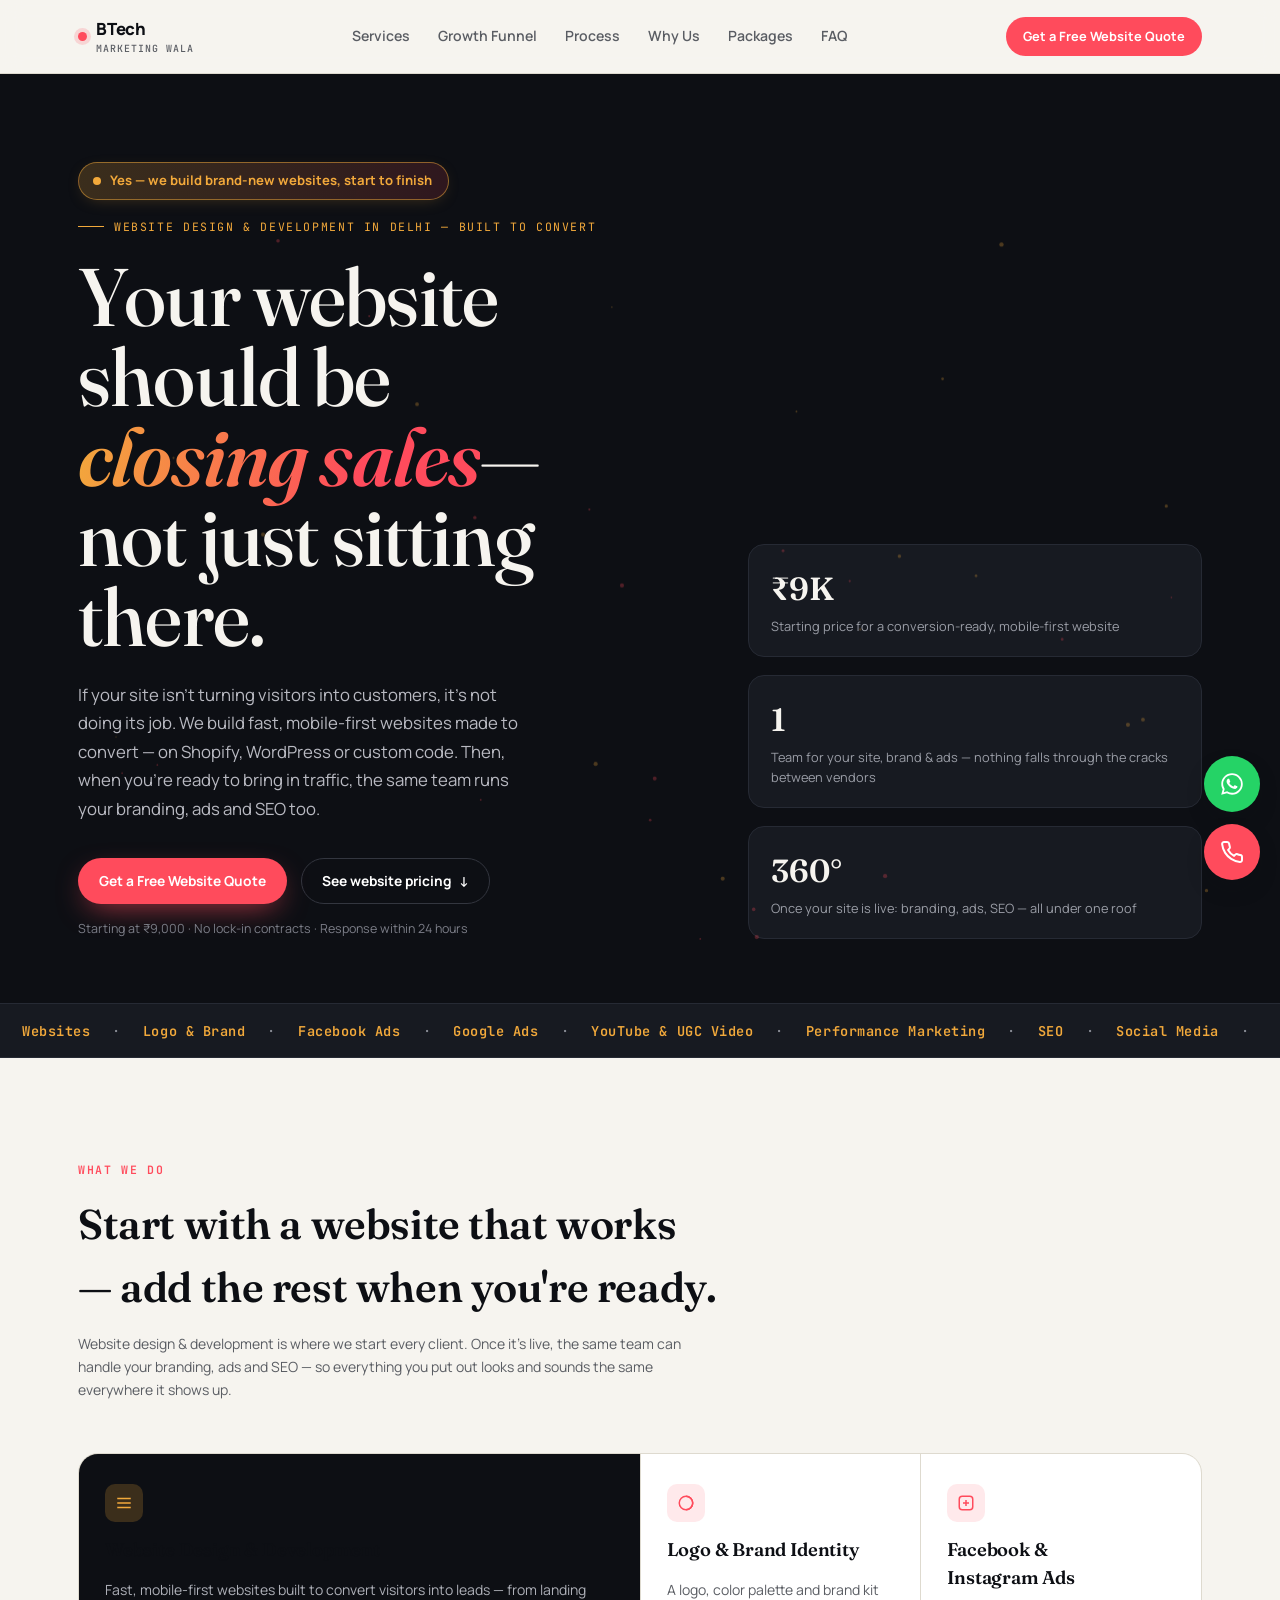
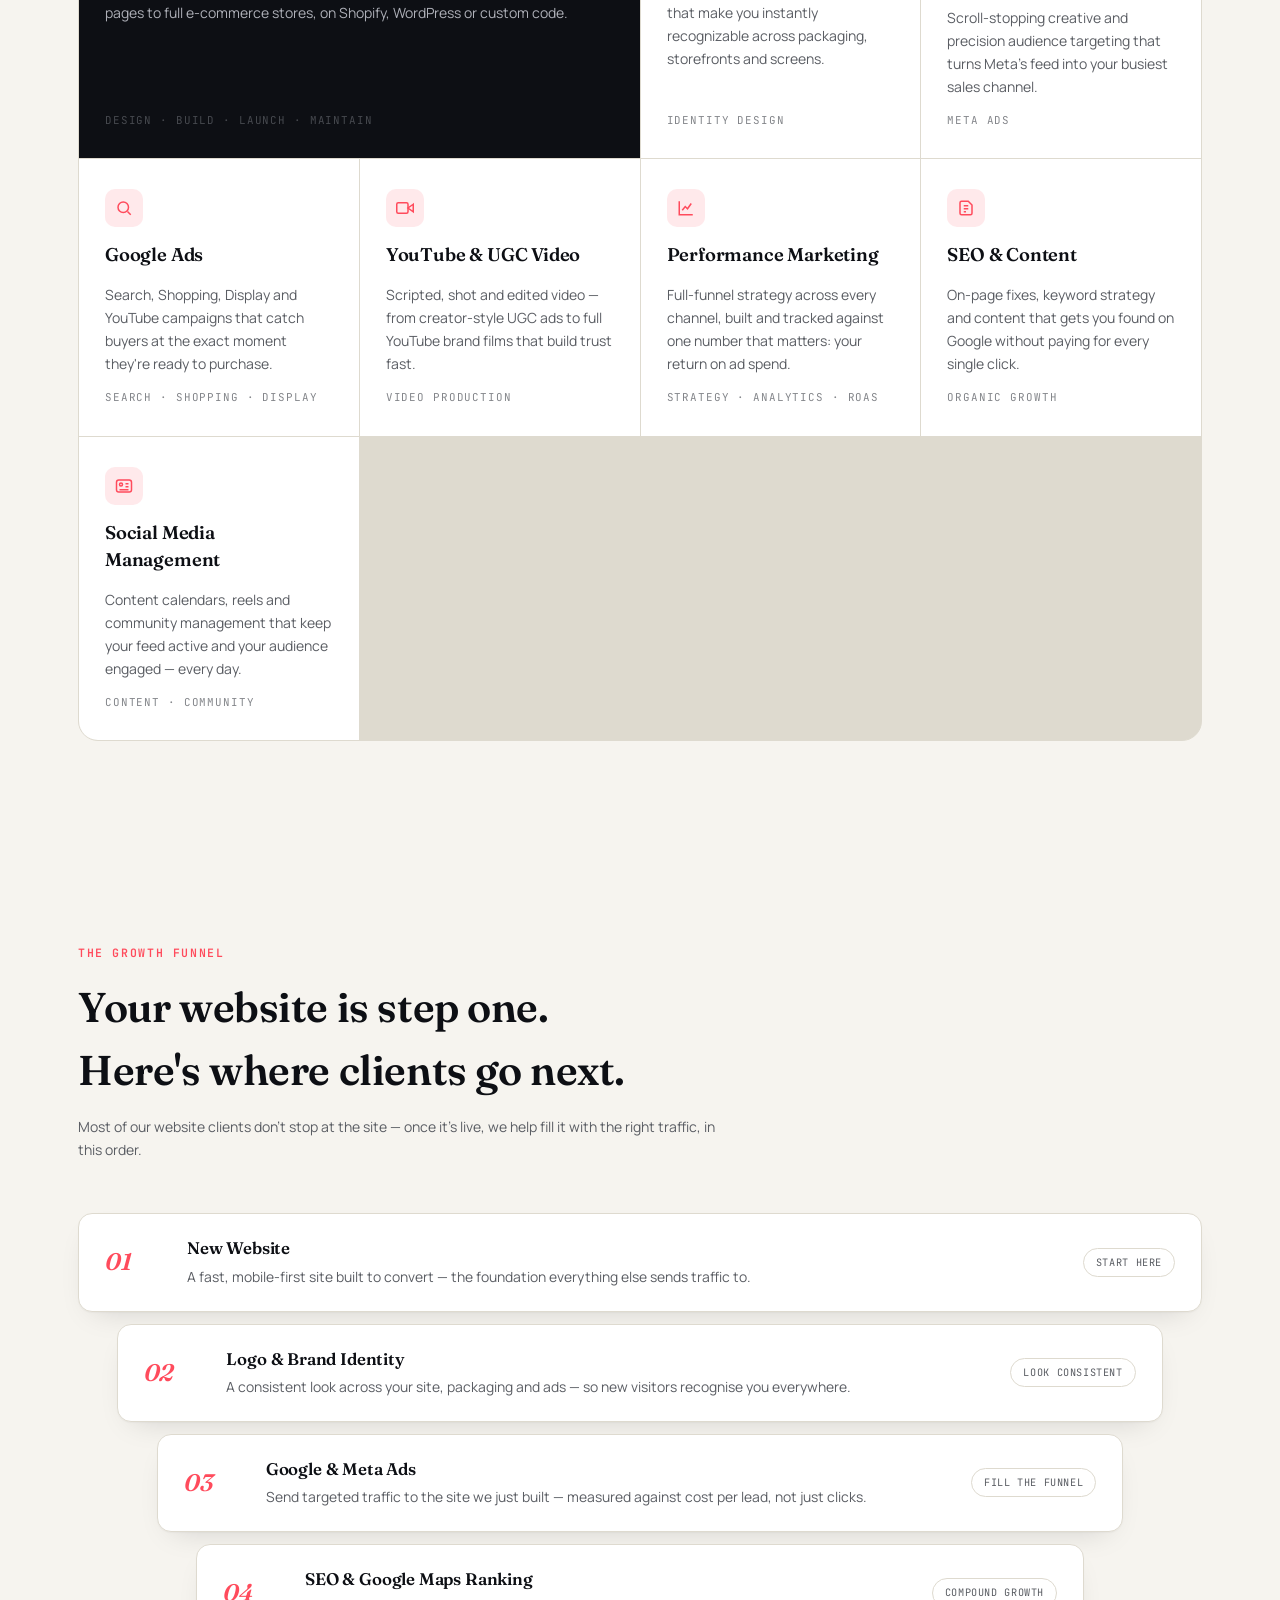
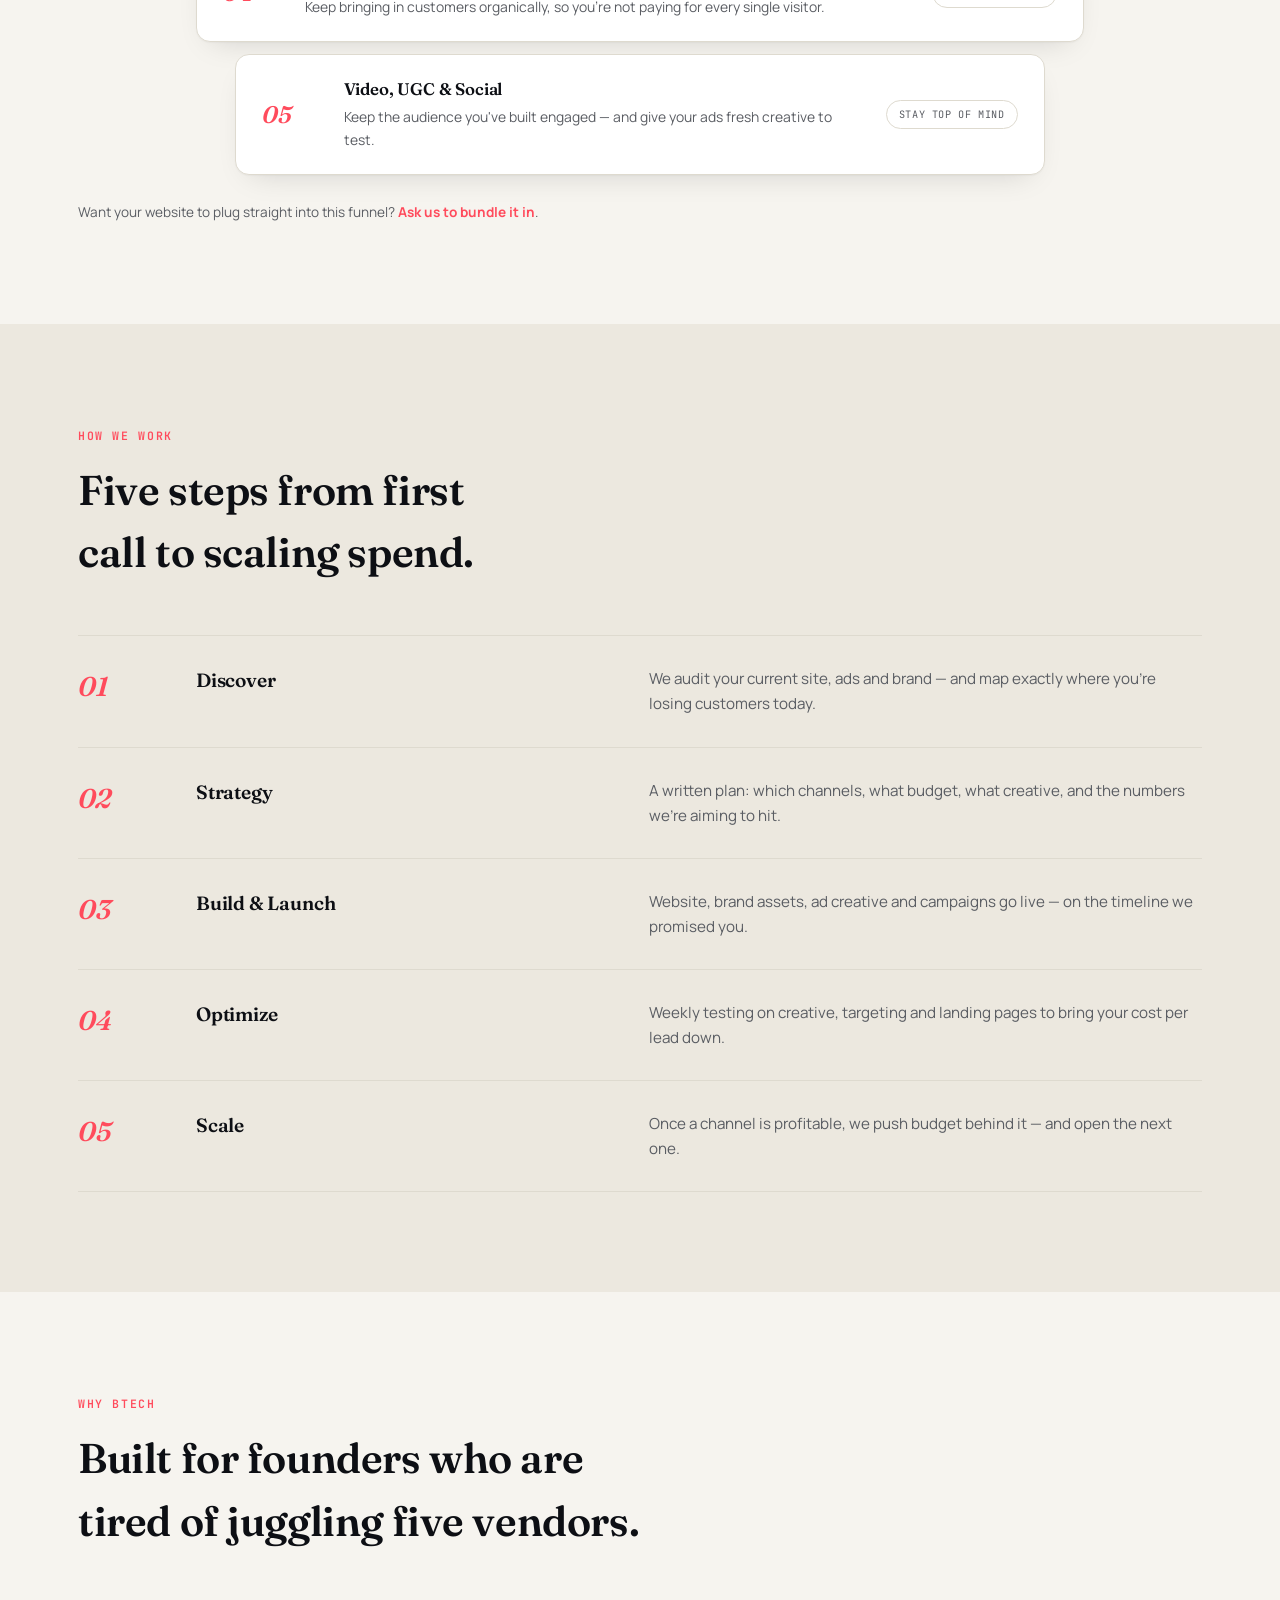
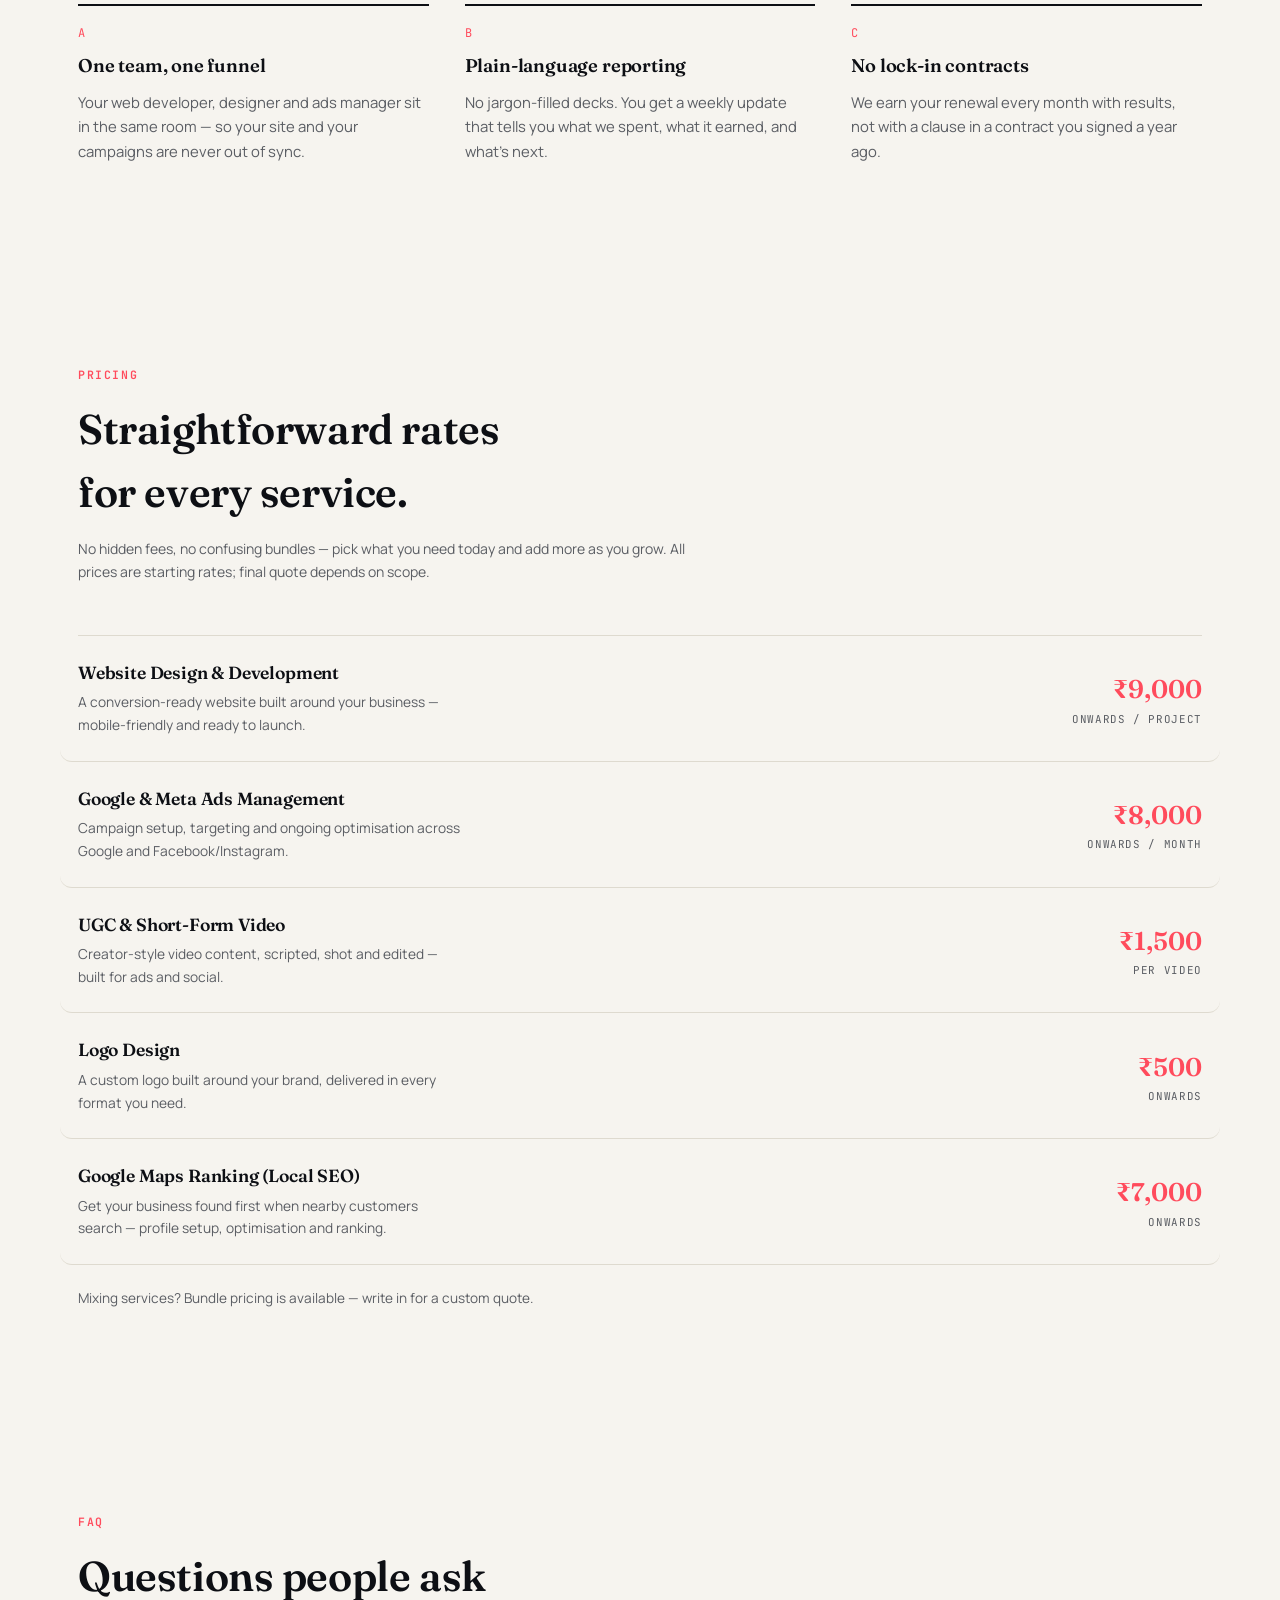
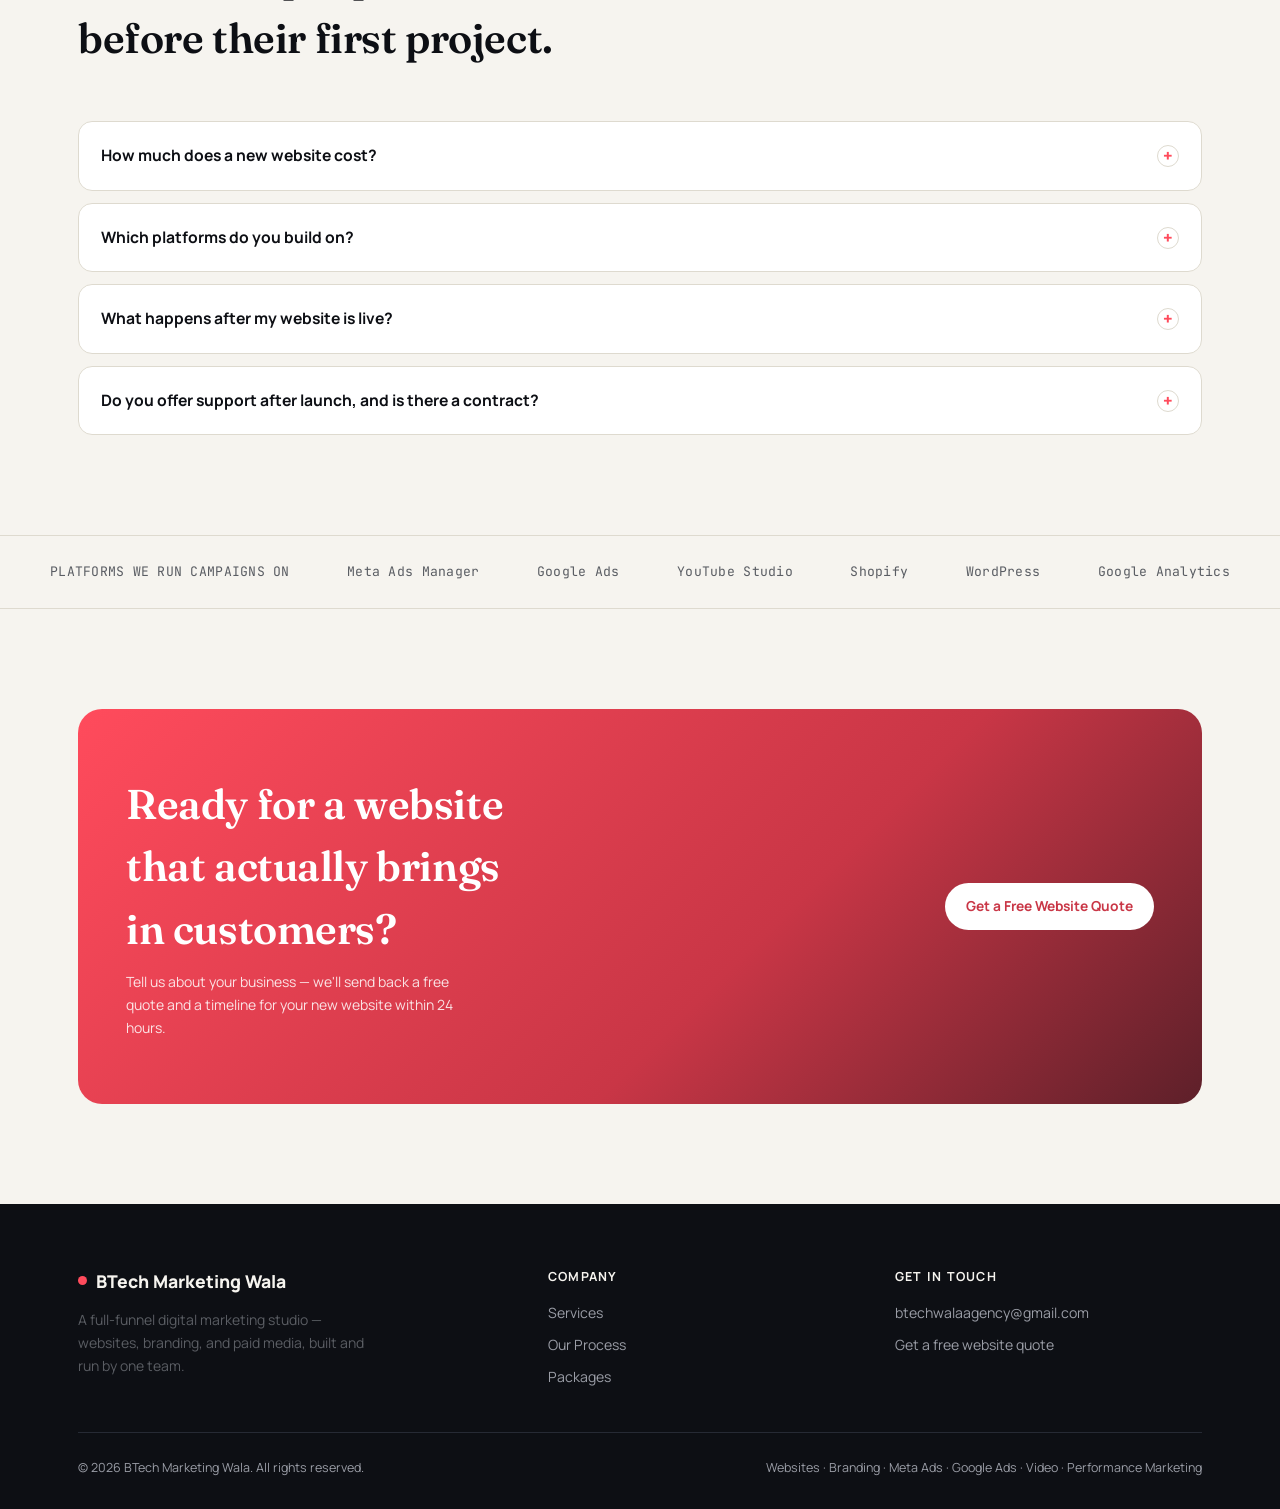
==== index.html @ d3431520 "Fix mobile navigation and tighten responsive rough edges - Add a hamburger menu with slide-down pane" ====
<!DOCTYPE html>
<html lang="en-IN">
<head>
<meta charset="utf-8">
<meta name="viewport" content="width=device-width, initial-scale=1">
<title>Website Design &amp; Development in Delhi | BTech Marketing Wala</title>
<meta name="description" content="Need a new website? Fast, mobile-first sites built to convert, starting at ₹9,000 — plus branding, ads and SEO from the same team once you're live. Free quote in 24 hours.">
<meta name="robots" content="index, follow, max-image-preview:large">
<link rel="canonical" href="https://btechmarketingwala.in/">
<meta name="theme-color" content="#0D0F14">
<meta name="author" content="BTech Marketing Wala">
<link rel="icon" type="image/svg+xml" href="data:image/svg+xml,%3Csvg xmlns='http://www.w3.org/2000/svg' viewBox='0 0 32 32'%3E%3Crect width='32' height='32' rx='7' fill='%230D0F14'/%3E%3Ccircle cx='16' cy='16' r='7' fill='%23FF4B5C'/%3E%3C/svg%3E">

<!-- Open Graph -->
<meta property="og:site_name" content="BTech Marketing Wala">
<meta property="og:title" content="Website Design &amp; Development in Delhi | BTech Marketing Wala">
<meta property="og:description" content="A conversion-ready website built around your business, starting at ₹9,000 — then the branding, ads and SEO to fill it with customers, all from one team.">
<meta property="og:type" content="website">
<meta property="og:url" content="https://btechmarketingwala.in/">
<meta property="og:locale" content="en_IN">
<meta property="og:image" content="https://btechmarketingwala.in/assets/og-image.png">
<meta property="og:image:width" content="1200">
<meta property="og:image:height" content="630">
<meta property="og:image:alt" content="BTech Marketing Wala — Website Design &amp; Development in Delhi">

<!-- Twitter -->
<meta name="twitter:card" content="summary_large_image">
<meta name="twitter:title" content="Website Design &amp; Development in Delhi | BTech Marketing Wala">
<meta name="twitter:description" content="Fast, mobile-first websites that convert — starting at ₹9,000. Branding, ads and SEO from the same team once you're live.">
<meta name="twitter:image" content="https://btechmarketingwala.in/assets/og-image.png">

<link rel="preconnect" href="https://fonts.googleapis.com">
<link rel="preconnect" href="https://fonts.gstatic.com" crossorigin>
<link rel="stylesheet" href="https://fonts.googleapis.com/css2?family=Fraunces:ital,opsz,wght@0,9..144,300..900;1,9..144,300..900&family=Manrope:wght@400;500;600;700;800&family=JetBrains+Mono:wght@400;500;600&display=swap">

<script type="application/ld+json">
{
  "@context": "https://schema.org",
  "@type": "AdvertisingAgency",
  "name": "BTech Marketing Wala",
  "alternateName": "BTech Marketing Wala Agency",
  "description": "Website design & development agency in Delhi, building fast, mobile-first, conversion-ready websites — with logo & brand identity, Facebook & Instagram Ads, Google Ads, YouTube & UGC video, performance marketing, SEO and Google Maps / local ranking available from the same team.",
  "url": "https://btechmarketingwala.in/",
  "image": "https://btechmarketingwala.in/assets/og-image.png",
  "email": "btechwalaagency@gmail.com",
  "telephone": "+91-72910-04406",
  "priceRange": "₹500 - ₹9,000+",
  "address": {
    "@type": "PostalAddress",
    "addressLocality": "Delhi",
    "addressRegion": "Delhi",
    "addressCountry": "IN"
  },
  "areaServed": {
    "@type": "Country",
    "name": "India"
  },
  "hasOfferCatalog": {
    "@type": "OfferCatalog",
    "name": "Digital Marketing Services",
    "itemListElement": [
      { "@type": "Offer", "itemOffered": { "@type": "Service", "name": "Website Design & Development" } },
      { "@type": "Offer", "itemOffered": { "@type": "Service", "name": "Logo & Brand Identity" } },
      { "@type": "Offer", "itemOffered": { "@type": "Service", "name": "Facebook & Instagram Ads" } },
      { "@type": "Offer", "itemOffered": { "@type": "Service", "name": "Google Ads" } },
      { "@type": "Offer", "itemOffered": { "@type": "Service", "name": "YouTube & UGC Video" } },
      { "@type": "Offer", "itemOffered": { "@type": "Service", "name": "Performance Marketing" } },
      { "@type": "Offer", "itemOffered": { "@type": "Service", "name": "SEO & Content" } },
      { "@type": "Offer", "itemOffered": { "@type": "Service", "name": "Social Media Management" } },
      { "@type": "Offer", "itemOffered": { "@type": "Service", "name": "Google Maps / Local SEO" } }
    ]
  }
}
</script>

<script type="application/ld+json">
{
  "@context": "https://schema.org",
  "@type": "FAQPage",
  "mainEntity": [
    {
      "@type": "Question",
      "name": "How much does a new website cost?",
      "acceptedAnswer": {
        "@type": "Answer",
        "text": "Website design & development starts at ₹9,000. The exact price depends on the number of pages, features and whether you need e-commerce — we'll confirm it after a quick chat about your business."
      }
    },
    {
      "@type": "Question",
      "name": "Which platforms do you build on?",
      "acceptedAnswer": {
        "@type": "Answer",
        "text": "Whatever fits your business best — Shopify for online stores, WordPress for content-heavy sites, or fully custom code when you need something specific."
      }
    },
    {
      "@type": "Question",
      "name": "What happens after my website is live?",
      "acceptedAnswer": {
        "@type": "Answer",
        "text": "You can stop there, or plug straight into our growth funnel — branding, Google & Meta Ads, SEO and video, all run by the same team that built your site."
      }
    },
    {
      "@type": "Question",
      "name": "Do you offer support after launch, and is there a contract?",
      "acceptedAnswer": {
        "@type": "Answer",
        "text": "Yes — we design, build, launch and maintain your site, and there's no lock-in contract. We earn your renewal every month with results."
      }
    }
  ]
}
</script>

<style>
  *{box-sizing:border-box}
  html{-webkit-text-size-adjust:100%}
  body{margin:0;font:400 14px/1.5 'Manrope',system-ui,-apple-system,sans-serif;background:#F6F4EF;color:#0D0F14}
  img{max-width:100%}
  [hidden]{display:none!important}
</style>
<style>
  :root{
    --ink:#0D0F14;
    --ink-2:#171A21;
    --paper:#F6F4EF;
    --paper-2:#ECE8DF;
    --coral:#FF4B5C;
    --coral-dim:#C93646;
    --gold:#F2A93B;
    --ash:#5A5D63;
    --line:#DEDACF;

    --bg: var(--paper);
    --bg-raised: #FFFFFF;
    --bg-sunken: var(--paper-2);
    --fg: var(--ink);
    --fg-soft: var(--ash);
    --border: var(--line);
    --accent: var(--coral);
    --accent-2: var(--gold);
    --on-accent: #FFFFFF;
    --shadow: 0 1px 2px rgba(13,15,20,.04), 0 12px 32px -16px rgba(13,15,20,.18);
  }

  @media (prefers-color-scheme: dark){
    :root:not([data-theme="light"]){
      --bg: var(--ink);
      --bg-raised: var(--ink-2);
      --bg-sunken: #0A0B0F;
      --fg: var(--paper);
      --fg-soft: #9A9DA6;
      --border: #2A2E38;
      --accent: var(--coral);
      --accent-2: var(--gold);
      --on-accent: #16090B;
      --shadow: 0 1px 2px rgba(0,0,0,.3), 0 20px 48px -20px rgba(0,0,0,.6);
    }
  }
  :root[data-theme="dark"]{
    --bg: var(--ink);
    --bg-raised: var(--ink-2);
    --bg-sunken: #0A0B0F;
    --fg: var(--paper);
    --fg-soft: #9A9DA6;
    --border: #2A2E38;
    --accent: var(--coral);
    --accent-2: var(--gold);
    --on-accent: #16090B;
    --shadow: 0 1px 2px rgba(0,0,0,.3), 0 20px 48px -20px rgba(0,0,0,.6);
  }

  *{box-sizing:border-box;}
  html{scroll-behavior:smooth;}
  body{
    margin:0;
    background:var(--bg);
    color:var(--fg);
    font-family:'Manrope',ui-sans-serif,system-ui,-apple-system,sans-serif;
    -webkit-font-smoothing:antialiased;
    overflow-x:hidden;
  }
  ::selection{ background:var(--accent); color:var(--on-accent); }

  h1,h2,h3,h4{
    font-family:'Fraunces',Georgia,'Times New Roman',serif;
    font-weight:600;
    letter-spacing:-0.01em;
    text-wrap:balance;
    margin:0;
    color:var(--fg);
  }
  p{ margin:0; color:var(--fg-soft); line-height:1.65; }
  a{ color:inherit; text-decoration:none; }
  .mono{
    font-family:'JetBrains Mono', ui-monospace, monospace;
    font-variant-numeric: tabular-nums;
  }
  .eyebrow{
    font-family:'JetBrains Mono', ui-monospace, monospace;
    font-size:.72rem;
    letter-spacing:.14em;
    text-transform:uppercase;
    color:var(--accent);
    font-weight:600;
  }

  .wrap{ max-width:1180px; margin:0 auto; padding:0 28px; }
  @media (max-width:640px){ .wrap{ padding:0 20px; } }

  section{ position:relative; }

  /* ---------- NAV ---------- */
  header.nav{
    position:sticky; top:0; z-index:50;
    background:color-mix(in srgb, var(--bg) 88%, transparent);
    backdrop-filter:blur(10px);
    border-bottom:1px solid var(--border);
  }
  .nav-inner{
    max-width:1180px; margin:0 auto; padding:16px 28px;
    display:flex; align-items:center; justify-content:space-between; gap:24px;
  }
  .logo{ display:flex; align-items:center; gap:9px; font-weight:800; font-size:1.05rem; letter-spacing:-0.01em; }
  .logo .dot{
    width:9px; height:9px; border-radius:50%; background:var(--accent);
    box-shadow:0 0 0 4px color-mix(in srgb, var(--accent) 18%, transparent);
  }
  .logo small{ font-family:'JetBrains Mono',monospace; font-weight:500; font-size:.62rem; letter-spacing:.1em; color:var(--fg-soft); display:block; margin-top:1px; }
  nav.links{ display:flex; gap:28px; }
  nav.links a{
    font-size:.88rem; font-weight:600; color:var(--fg-soft);
    padding:6px 0; border-bottom:2px solid transparent; transition:color .15s, border-color .15s;
  }
  nav.links a:hover{ color:var(--fg); border-color:var(--accent); }
  @media (max-width:860px){ nav.links{ display:none; } }

  .nav-toggle{
    display:none; flex-direction:column; justify-content:center; gap:5px;
    width:38px; height:38px; padding:0; border:1px solid var(--border); border-radius:10px;
    background:transparent; cursor:pointer; flex-shrink:0;
  }
  .nav-toggle span{
    display:block; width:16px; height:2px; margin:0 auto; background:var(--fg);
    transition:transform .2s ease, opacity .2s ease;
  }
  .nav-toggle[aria-expanded="true"] span:nth-child(1){ transform:translateY(7px) rotate(45deg); }
  .nav-toggle[aria-expanded="true"] span:nth-child(2){ opacity:0; }
  .nav-toggle[aria-expanded="true"] span:nth-child(3){ transform:translateY(-7px) rotate(-45deg); }
  @media (max-width:860px){ .nav-toggle{ display:flex; } }

  .mobile-menu{
    display:none; flex-direction:column;
    border-top:1px solid var(--border); background:var(--bg);
    padding:16px 20px 18px;
  }
  .mobile-menu.open{ display:flex; }
  .mobile-menu .btn-primary{ justify-content:center; margin-bottom:10px; }
  .mobile-menu a:not(.btn){
    padding:14px 2px; font-size:.95rem; font-weight:600; color:var(--fg-soft);
    border-bottom:1px solid var(--border);
  }
  .mobile-menu a:not(.btn):last-child{ border-bottom:none; }
  @media (min-width:861px){ .mobile-menu{ display:none!important; } }
  @media (max-width:640px){
    .nav-inner{ padding:14px 20px; gap:12px; }
    .nav-inner > a.btn{ display:none; }
  }

  .btn{
    display:inline-flex; align-items:center; gap:8px;
    font-family:'Manrope',sans-serif; font-weight:700; font-size:.86rem;
    padding:12px 20px; border-radius:100px; border:1px solid transparent;
    cursor:pointer; transition:transform .15s ease, box-shadow .15s ease, background .15s;
    white-space:nowrap;
  }
  .btn:focus-visible{ outline:2px solid var(--accent); outline-offset:3px; }
  .btn-primary{
    background:var(--accent); color:var(--on-accent);
    position:relative; overflow:hidden;
  }
  .btn-primary::after{
    content:''; position:absolute; inset:0;
    background:linear-gradient(115deg, transparent 30%, rgba(255,255,255,.45) 50%, transparent 70%);
    transform:translateX(-120%);
    transition:transform .6s ease;
  }
  .btn-primary:hover{ transform:translateY(-2px) scale(1.03); box-shadow:0 12px 28px -10px color-mix(in srgb, var(--accent) 75%, transparent); }
  .btn-primary:hover::after{ transform:translateX(120%); }
  .btn-ghost{ background:transparent; color:var(--fg); border-color:var(--border); }
  .btn-ghost:hover{ border-color:var(--fg-soft); transform:translateY(-1px); }
  .btn-ghost .arrow-bounce{ display:inline-block; animation:arrowBounce 1.6s ease-in-out infinite; }
  @keyframes arrowBounce{ 0%,100%{ transform:translateY(0); } 50%{ transform:translateY(4px); } }
  .btn-sm{ padding:9px 16px; font-size:.8rem; }
  @media (prefers-reduced-motion: reduce){
    .btn-primary::after{ display:none; }
    .btn-ghost .arrow-bounce{ animation:none; }
  }

  /* ---------- HERO ---------- */
  .hero{
    background:var(--ink); color:var(--paper);
    padding:88px 0 0;
    overflow:hidden;
  }
  :root[data-theme="light"] .hero, :root:not([data-theme]) .hero { }
  .hero-grid{
    max-width:1180px; margin:0 auto; padding:0 28px 64px;
    display:grid; grid-template-columns:1.15fr .85fr; gap:56px; align-items:end;
    position:relative;
  }
  @media (max-width:900px){ .hero-grid{ grid-template-columns:1fr; gap:36px; } }

  .hero h1{
    color:var(--paper);
    font-size:clamp(2.6rem, 6.4vw, 5.1rem);
    line-height:.98;
    font-weight:500;
  }
  .hero h1 em{
    font-style:italic; font-weight:600;
    background:linear-gradient(100deg, var(--gold), var(--coral) 70%);
    -webkit-background-clip:text; background-clip:text; color:transparent;
  }
  .hero-eyebrow{
    display:flex; align-items:center; gap:10px; margin-bottom:22px;
    font-family:'JetBrains Mono',monospace; font-size:.72rem; letter-spacing:.14em; text-transform:uppercase;
    color:var(--gold);
  }
  .hero-eyebrow::before{ content:''; width:26px; height:1px; background:var(--gold); }

  @keyframes fadeUp{ from{ opacity:0; transform:translateY(16px); } to{ opacity:1; transform:translateY(0); } }
  @keyframes pulseDot{
    0%{ box-shadow:0 0 0 0 rgba(242,169,59,.55); }
    70%{ box-shadow:0 0 0 9px rgba(242,169,59,0); }
    100%{ box-shadow:0 0 0 0 rgba(242,169,59,0); }
  }
  @keyframes ctaGlow{
    0%, 100%{ box-shadow:0 10px 30px -10px color-mix(in srgb, var(--accent) 75%, transparent); }
    50%{ box-shadow:0 14px 38px -8px color-mix(in srgb, var(--accent) 95%, transparent); }
  }

  .hero-badge{
    display:inline-flex; align-items:center; gap:9px; margin-bottom:18px;
    padding:8px 16px 8px 14px; border-radius:100px; border:1px solid color-mix(in srgb, var(--gold) 50%, transparent);
    background:linear-gradient(100deg, color-mix(in srgb, var(--gold) 20%, transparent), color-mix(in srgb, var(--coral) 14%, transparent));
    font-family:'Manrope',sans-serif; font-weight:700; font-size:.82rem; color:var(--gold);
    box-shadow:0 4px 18px -8px rgba(242,169,59,.35);
    animation:fadeUp .6s ease both;
  }
  .hero-badge .dot2{
    width:8px; height:8px; border-radius:50%; background:var(--gold); flex-shrink:0;
    animation:pulseDot 1.8s ease-out infinite;
  }

  .hero-sub{
    max-width:46ch; margin-top:24px; font-size:1.05rem; color:#B9BAC2; line-height:1.7;
    animation:fadeUp .7s ease .26s both;
  }
  .hero-cta{
    display:flex; gap:14px; margin-top:34px; flex-wrap:wrap;
    animation:fadeUp .7s ease .36s both;
  }
  .hero-cta .btn-primary{
    box-shadow:0 10px 30px -10px color-mix(in srgb, var(--accent) 75%, transparent);
    animation:ctaGlow 2.6s ease-in-out infinite;
  }
  .hero-note{
    margin-top:16px; font-size:.78rem; color:#7C7E88;
    animation:fadeUp .7s ease .46s both;
  }
  .hero-eyebrow{ animation:fadeUp .6s ease .08s both; }
  .hero h1{ animation:fadeUp .7s ease .16s both; }

  @media (prefers-reduced-motion: reduce){
    .hero-badge, .hero-eyebrow, .hero h1, .hero-sub, .hero-cta, .hero-note,
    .hero-badge .dot2, .hero-cta .btn-primary{ animation:none!important; }
  }

  .hero-side{ display:flex; flex-direction:column; gap:18px; }
  .hero-card{
    background:var(--ink-2); border:1px solid #262A34; border-radius:16px;
    padding:20px 22px;
  }
  .hero-card .num{ font-family:'Fraunces',serif; font-size:2rem; font-weight:600; color:var(--paper); }
  .hero-card .label{ font-size:.8rem; color:#9A9DA6; margin-top:4px; }

  /* marquee */
  .marquee{
    border-top:1px solid #262A34; border-bottom:1px solid #262A34;
    background:var(--ink-2);
    overflow:hidden; white-space:nowrap;
    padding:16px 0;
  }
  .marquee-track{
    display:inline-flex; gap:0; animation:scroll 34s linear infinite;
  }
  @media (prefers-reduced-motion: reduce){ .marquee-track{ animation:none; } .marquee{ overflow-x:auto; } }
  .marquee-track span{
    font-family:'JetBrains Mono',monospace; font-size:.85rem; letter-spacing:.04em;
    color:#8B8E97; padding:0 22px; display:inline-flex; align-items:center; gap:22px;
  }
  .marquee-track span b{ color:var(--gold); font-weight:600; }
  @keyframes scroll{ from{ transform:translateX(0); } to{ transform:translateX(-50%); } }

  /* ---------- SECTION HEADERS ---------- */
  .sec-head{ max-width:640px; margin-bottom:52px; }
  .sec-head h2{ font-size:clamp(1.8rem, 3.4vw, 2.6rem); margin-top:14px; }
  .sec-pad{ padding:100px 0; }
  @media (max-width:640px){ .sec-pad{ padding:70px 0; } }

  /* ---------- SERVICES ---------- */
  .service-grid{
    display:grid; grid-template-columns:repeat(4, 1fr); gap:1px;
    background:var(--border); border:1px solid var(--border); border-radius:20px; overflow:hidden;
  }
  @media (max-width:940px){ .service-grid{ grid-template-columns:repeat(2,1fr); } }
  @media (max-width:560px){ .service-grid{ grid-template-columns:1fr; } }
  .service-card{
    background:var(--bg-raised); padding:30px 26px; min-height:220px;
    display:flex; flex-direction:column; gap:14px; position:relative; z-index:1;
    transition:background .18s, transform .22s ease, box-shadow .22s ease;
  }
  .service-card:hover{
    background:var(--bg-sunken); transform:translateY(-6px); z-index:2;
    box-shadow:0 20px 40px -18px rgba(13,15,20,.35);
  }
  .service-card .ic{
    width:38px; height:38px; border-radius:10px; display:flex; align-items:center; justify-content:center;
    background:color-mix(in srgb, var(--accent) 12%, transparent); color:var(--accent);
    transition:transform .22s ease;
  }
  .service-card:hover .ic{ transform:scale(1.12) rotate(-4deg); }
  .service-card.lead{ grid-column:span 2; grid-row:span 1; background:var(--ink); color:var(--paper); }
  .service-card.lead p{ color:#AEB0B8; }
  .service-card.lead .ic{ background:color-mix(in srgb, var(--gold) 20%, transparent); color:var(--gold); }
  .service-card h3{ font-size:1.15rem; font-weight:600; }
  .service-card .tag{
    margin-top:auto; font-family:'JetBrains Mono',monospace; font-size:.68rem; letter-spacing:.08em;
    text-transform:uppercase; color:var(--fg-soft); opacity:.75;
  }

  /* ---------- FUNNEL ---------- */
  .funnel-list{ display:flex; flex-direction:column; gap:12px; }
  .funnel-row{
    display:grid; grid-template-columns:60px 1fr auto; gap:22px; align-items:center;
    padding:22px 26px; border:1px solid var(--border); border-radius:14px; background:var(--bg-raised);
    box-shadow:var(--shadow);
  }
  .funnel-row:nth-child(1){ width:100%; margin-inline:auto; }
  .funnel-row:nth-child(2){ width:93%; margin-inline:auto; }
  .funnel-row:nth-child(3){ width:86%; margin-inline:auto; }
  .funnel-row:nth-child(4){ width:79%; margin-inline:auto; }
  .funnel-row:nth-child(5){ width:72%; margin-inline:auto; }
  .funnel-num{ font-family:'Fraunces',serif; font-style:italic; font-size:1.5rem; color:var(--accent); font-weight:600; }
  .funnel-body h3{ font-size:1.05rem; margin-bottom:4px; }
  .funnel-body p{ font-size:.87rem; }
  .funnel-tag{
    font-family:'JetBrains Mono',monospace; font-size:.64rem; letter-spacing:.06em; text-transform:uppercase;
    color:var(--fg-soft); white-space:nowrap; padding:6px 12px; border:1px solid var(--border); border-radius:100px;
  }
  @media (max-width:700px){
    .funnel-row{ grid-template-columns:40px 1fr; padding:18px 20px; }
    .funnel-tag{ grid-column:2/3; justify-self:start; margin-top:4px; }
    .funnel-row:nth-child(n){ width:100%!important; }
  }

  /* ---------- PROCESS ---------- */
  .process{ background:var(--bg-sunken); }
  .process-list{ display:flex; flex-direction:column; }
  .process-row{
    display:grid; grid-template-columns:90px 1fr 1.3fr; gap:28px; padding:30px 0;
    border-top:1px solid var(--border); align-items:start;
  }
  .process-row:last-child{ border-bottom:1px solid var(--border); }
  @media (max-width:760px){ .process-row{ grid-template-columns:50px 1fr; } .process-row p.step-desc{ grid-column:2/3; } }
  .process-row .step-num{ font-family:'Fraunces',serif; font-style:italic; font-size:1.7rem; color:var(--accent); font-weight:600; }
  .process-row h3{ font-size:1.2rem; }
  .process-row p{ font-size:.95rem; }

  /* ---------- WHY ---------- */
  .why-grid{ display:grid; grid-template-columns:repeat(3,1fr); gap:36px; }
  @media (max-width:820px){ .why-grid{ grid-template-columns:1fr; gap:28px; } }
  .why-item{ border-top:2px solid var(--fg); padding-top:18px; }
  .why-item .n{ font-family:'JetBrains Mono',monospace; font-size:.75rem; color:var(--accent); margin-bottom:10px; display:block; }
  .why-item h3{ font-size:1.15rem; margin-bottom:10px; }
  .why-item p{ font-size:.93rem; }

  /* ---------- PACKAGES ---------- */
  .rate-list{ display:flex; flex-direction:column; border-top:1px solid var(--border); }
  .rate-row{
    display:grid; grid-template-columns:1fr auto; gap:18px; align-items:center;
    padding:24px 18px; margin:0 -18px; border-bottom:1px solid var(--border); border-radius:12px;
    transition:background .2s ease, transform .2s ease;
  }
  .rate-row:hover{ background:var(--bg-sunken); transform:translateX(4px); }
  .rate-row h3{ font-size:1.1rem; margin-bottom:5px; }
  .rate-row p{ font-size:.86rem; max-width:48ch; }
  .rate-price{ text-align:right; white-space:nowrap; }
  .rate-price .amt{ font-family:'Fraunces',serif; font-weight:600; font-size:1.6rem; color:var(--accent); transition:transform .2s ease; }
  .rate-row:hover .rate-price .amt{ transform:scale(1.08); }
  .rate-price .unit{ display:block; font-family:'JetBrains Mono',monospace; font-size:.68rem; letter-spacing:.06em; text-transform:uppercase; color:var(--fg-soft); margin-top:2px; }
  @media (max-width:600px){
    .rate-row{ grid-template-columns:1fr; gap:8px; padding:20px 14px; margin:0 -14px; }
    .rate-row:hover{ transform:none; }
    .rate-price{ text-align:left; }
  }
  .pkg-grid{ display:grid; grid-template-columns:repeat(3,1fr); gap:22px; }
  @media (max-width:900px){ .pkg-grid{ grid-template-columns:1fr; } }
  .pkg{
    border:1px solid var(--border); border-radius:18px; padding:32px 28px; background:var(--bg-raised);
    display:flex; flex-direction:column; box-shadow:var(--shadow);
  }
  .pkg.feat{ border-color:var(--accent); position:relative; background:var(--ink); }
  .pkg.feat h3, .pkg.feat .price, .pkg.feat li{ color:var(--paper); }
  .pkg.feat p{ color:#AEB0B8; }
  .pkg.feat li{ border-color:#2A2E38; }
  .pkg .pill{
    align-self:flex-start; font-family:'JetBrains Mono',monospace; font-size:.66rem; letter-spacing:.08em;
    text-transform:uppercase; background:var(--accent); color:var(--on-accent); padding:4px 10px; border-radius:100px;
    margin-bottom:18px;
  }
  .pkg h3{ font-size:1.3rem; margin-bottom:6px; }
  .pkg .price{ font-family:'Fraunces',serif; font-size:2.1rem; font-weight:600; margin:10px 0 4px; }
  .pkg .price span{ font-family:'Manrope',sans-serif; font-size:.85rem; font-weight:600; color:var(--fg-soft); }
  .pkg .desc{ font-size:.88rem; margin-bottom:22px; }
  .pkg ul{ list-style:none; margin:0 0 26px; padding:0; display:flex; flex-direction:column; gap:11px; flex:1; }
  .pkg li{ font-size:.87rem; padding-bottom:11px; border-bottom:1px dashed var(--border); display:flex; gap:9px; color:var(--fg); }
  .pkg li:last-child{ border-bottom:none; padding-bottom:0; }
  .pkg li::before{ content:'—'; color:var(--accent); flex-shrink:0; }

  /* ---------- FAQ ---------- */
  .faq-list{ display:flex; flex-direction:column; gap:12px; }
  .faq-item{
    border:1px solid var(--border); border-radius:14px; background:var(--bg-raised);
    padding:4px 22px; transition:border-color .18s, background .18s;
  }
  .faq-item[open]{ border-color:var(--accent); background:var(--bg-sunken); }
  .faq-item summary{
    list-style:none; cursor:pointer; padding:18px 0;
    display:flex; align-items:center; justify-content:space-between; gap:16px;
    font-family:'Manrope',sans-serif; font-weight:700; font-size:.98rem; color:var(--fg);
  }
  .faq-item summary::-webkit-details-marker{ display:none; }
  .faq-item summary .plus{
    flex-shrink:0; width:22px; height:22px; border-radius:50%; border:1px solid var(--border);
    display:flex; align-items:center; justify-content:center; font-family:'JetBrains Mono',monospace;
    font-size:1rem; color:var(--accent); transition:transform .2s ease;
  }
  .faq-item[open] summary .plus{ transform:rotate(45deg); }
  .faq-item p{ font-size:.9rem; padding-bottom:20px; max-width:64ch; }

  /* ---------- TOOLS STRIP ---------- */
  .tools{ border-top:1px solid var(--border); border-bottom:1px solid var(--border); }
  .tools-inner{ display:flex; flex-wrap:wrap; gap:10px 0; justify-content:space-between; padding:26px 0; }
  .tools-inner span{
    font-family:'JetBrains Mono',monospace; font-size:.82rem; color:var(--fg-soft); letter-spacing:.02em;
  }

  /* ---------- CTA BANNER ---------- */
  .cta-banner{
    background:linear-gradient(135deg, var(--coral), var(--coral-dim) 60%, var(--ink) 130%);
    color:#fff; border-radius:24px; padding:64px 48px; text-align:left;
    display:flex; justify-content:space-between; align-items:center; gap:32px; flex-wrap:wrap;
  }
  .cta-banner h2{ color:#fff; font-size:clamp(1.8rem,3.6vw,2.6rem); max-width:16ch; }
  .cta-banner p{ color:rgba(255,255,255,.85); margin-top:10px; max-width:40ch; }
  .cta-banner .btn-primary{ background:#fff; color:var(--coral-dim); }
  @media (max-width:640px){ .cta-banner{ padding:44px 26px; } }

  /* ---------- FOOTER ---------- */
  footer{ background:var(--ink); color:#9A9DA6; padding:64px 0 32px; }
  .foot-grid{ display:grid; grid-template-columns:1.4fr 1fr 1fr; gap:40px; padding-bottom:44px; border-bottom:1px solid #262A34; }
  @media (max-width:700px){ .foot-grid{ grid-template-columns:1fr; gap:32px; } }
  footer h4{ color:var(--paper); font-family:'Manrope',sans-serif; font-size:.78rem; text-transform:uppercase; letter-spacing:.1em; font-weight:700; margin-bottom:16px; }
  footer .flinks{ display:flex; flex-direction:column; gap:11px; }
  footer .flinks a{ font-size:.88rem; color:#9A9DA6; transition:color .15s; }
  footer .flinks a:hover{ color:var(--gold); }
  footer .foot-logo{ color:var(--paper); font-weight:800; font-size:1.1rem; display:flex; align-items:center; gap:9px; margin-bottom:14px; }
  footer .foot-bottom{ display:flex; justify-content:space-between; padding-top:26px; font-size:.78rem; flex-wrap:wrap; gap:12px; }

  .reveal{ opacity:1; }

  #hookCanvas{ position:absolute; inset:0; width:100%; height:100%; pointer-events:none; opacity:.55; }

  /* ---------- FLOATING CONTACT BUTTONS ---------- */
  .float-contact{
    position:fixed; right:20px; bottom:20px; z-index:60;
    display:flex; flex-direction:column; gap:12px; align-items:flex-end;
  }
  .float-btn{
    width:56px; height:56px; border-radius:50%;
    display:flex; align-items:center; justify-content:center;
    color:#fff; box-shadow:0 10px 24px -8px rgba(13,15,20,.45);
    transition:transform .15s ease, box-shadow .15s ease;
  }
  .float-btn:hover{ transform:translateY(-2px) scale(1.08); }
  .float-btn:focus-visible{ outline:2px solid var(--accent); outline-offset:3px; }
  .float-btn.whatsapp{ background:#25D366; position:relative; }
  .float-btn.call{ background:var(--accent); position:relative; }
  .float-btn::before{
    content:''; position:absolute; inset:0; border-radius:50%;
    box-shadow:0 0 0 0 currentColor; opacity:.55;
    animation:floatPing 2.4s ease-out infinite;
  }
  .float-btn.whatsapp::before{ color:#25D366; }
  .float-btn.call::before{ color:var(--accent); animation-delay:1.2s; }
  @keyframes floatPing{
    0%{ box-shadow:0 0 0 0 currentColor; opacity:.45; }
    75%{ box-shadow:0 0 0 16px currentColor; opacity:0; }
    100%{ box-shadow:0 0 0 16px currentColor; opacity:0; }
  }
  @media (max-width:640px){
    .float-contact{ right:14px; bottom:14px; gap:10px; }
    .float-btn{ width:50px; height:50px; }
  }
  @media (prefers-reduced-motion: reduce){
    .float-btn::before{ animation:none; display:none; }
  }

  /* ---------- SCROLL REVEAL ---------- */
  .reveal-up{
    opacity:0; transform:translateY(28px);
    transition:opacity .7s cubic-bezier(.16,.84,.44,1), transform .7s cubic-bezier(.16,.84,.44,1);
  }
  .reveal-up.is-visible{ opacity:1; transform:translateY(0); }
  @media (prefers-reduced-motion: reduce){
    .reveal-up{ opacity:1; transform:none; transition:none; }
  }
</style>
</head>
<body>

<header class="nav">
  <div class="nav-inner">
    <a class="logo" href="#top">
      <span class="dot"></span>
      <span>BTech<small>MARKETING WALA</small></span>
    </a>
    <nav class="links">
      <a href="#services">Services</a>
      <a href="#funnel">Growth Funnel</a>
      <a href="#process">Process</a>
      <a href="#why">Why Us</a>
      <a href="#packages">Packages</a>
      <a href="#faq">FAQ</a>
    </nav>
    <a class="btn btn-primary btn-sm" href="https://wa.me/917291004406?text=Hi%2C%20I%27d%20like%20a%20free%20website%20quote" target="_blank" rel="noopener">Get a Free Website Quote</a>
    <button class="nav-toggle" id="navToggle" aria-label="Open menu" aria-expanded="false" aria-controls="mobileMenu">
      <span></span><span></span><span></span>
    </button>
  </div>
  <nav class="mobile-menu" id="mobileMenu">
    <a class="btn btn-primary" href="https://wa.me/917291004406?text=Hi%2C%20I%27d%20like%20a%20free%20website%20quote" target="_blank" rel="noopener">Get a Free Website Quote</a>
    <a href="#services">Services</a>
    <a href="#funnel">Growth Funnel</a>
    <a href="#process">Process</a>
    <a href="#why">Why Us</a>
    <a href="#packages">Packages</a>
    <a href="#faq">FAQ</a>
  </nav>
</header>

<main id="top">

  <section class="hero">
    <div class="hero-grid" style="position:relative;">
      <canvas id="hookCanvas"></canvas>
      <div style="position:relative;">
        <div class="hero-badge"><span class="dot2"></span> Yes &mdash; we build brand-new websites, start to finish</div>
        <div class="hero-eyebrow">Website Design &amp; Development in Delhi &mdash; Built to Convert</div>
        <h1>Your website should be <em>closing sales</em>&mdash;<br>not just sitting there.</h1>
        <p class="hero-sub">If your site isn't turning visitors into customers, it's not doing its job. We build fast, mobile-first websites made to convert &mdash; on Shopify, WordPress or custom code. Then, when you're ready to bring in traffic, the same team runs your branding, ads and SEO too.</p>
        <div class="hero-cta">
          <a class="btn btn-primary" href="https://wa.me/917291004406?text=Hi%2C%20I%27d%20like%20a%20free%20website%20quote" target="_blank" rel="noopener">Get a Free Website Quote</a>
          <a class="btn btn-ghost" href="#packages" style="color:#fff;border-color:#33363F;">See website pricing <span class="arrow-bounce">&darr;</span></a>
        </div>
        <div class="hero-note">Starting at &#8377;9,000 &middot; No lock-in contracts &middot; Response within 24 hours</div>
      </div>
      <div class="hero-side">
        <div class="hero-card">
          <div class="num">&#8377;9K</div>
          <div class="label">Starting price for a conversion-ready, mobile-first website</div>
        </div>
        <div class="hero-card">
          <div class="num">1</div>
          <div class="label">Team for your site, brand &amp; ads &mdash; nothing falls through the cracks between vendors</div>
        </div>
        <div class="hero-card">
          <div class="num">360&deg;</div>
          <div class="label">Once your site is live: branding, ads, SEO &mdash; all under one roof</div>
        </div>
      </div>
    </div>
    <div class="marquee" aria-hidden="true">
      <div class="marquee-track">
        <span><b>Websites</b> &middot; <b>Logo &amp; Brand</b> &middot; <b>Facebook Ads</b> &middot; <b>Google Ads</b> &middot; <b>YouTube &amp; UGC Video</b> &middot; <b>Performance Marketing</b> &middot; <b>SEO</b> &middot; <b>Social Media</b> &middot;</span>
        <span><b>Websites</b> &middot; <b>Logo &amp; Brand</b> &middot; <b>Facebook Ads</b> &middot; <b>Google Ads</b> &middot; <b>YouTube &amp; UGC Video</b> &middot; <b>Performance Marketing</b> &middot; <b>SEO</b> &middot; <b>Social Media</b> &middot;</span>
      </div>
    </div>
  </section>

  <section class="sec-pad" id="services">
    <div class="wrap">
      <div class="sec-head reveal-up">
        <span class="eyebrow">What We Do</span>
        <h2>Start with a website that works &mdash; add the rest when you're ready.</h2>
        <p style="margin-top:14px;">Website design &amp; development is where we start every client. Once it's live, the same team can handle your branding, ads and SEO &mdash; so everything you put out looks and sounds the same everywhere it shows up.</p>
      </div>

      <div class="service-grid">
        <div class="service-card lead reveal-up">
          <div class="ic">
            <svg width="18" height="18" viewBox="0 0 24 24" fill="none" stroke="currentColor" stroke-width="2" aria-hidden="true" focusable="false"><path d="M3 12h18M3 6h18M3 18h18"/></svg>
          </div>
          <h3>Website Design &amp; Development</h3>
          <p>Fast, mobile-first websites built to convert visitors into leads &mdash; from landing pages to full e-commerce stores, on Shopify, WordPress or custom code.</p>
          <span class="tag">Design &middot; Build &middot; Launch &middot; Maintain</span>
        </div>

        <div class="service-card reveal-up">
          <div class="ic"><svg width="18" height="18" viewBox="0 0 24 24" fill="none" stroke="currentColor" stroke-width="2" aria-hidden="true" focusable="false"><circle cx="12" cy="12" r="9"/><path d="M12 3a9 9 0 0 1 0 18"/></svg></div>
          <h3>Logo &amp; Brand Identity</h3>
          <p>A logo, color palette and brand kit that make you instantly recognizable across packaging, storefronts and screens.</p>
          <span class="tag">Identity Design</span>
        </div>

        <div class="service-card reveal-up">
          <div class="ic"><svg width="18" height="18" viewBox="0 0 24 24" fill="none" stroke="currentColor" stroke-width="2" aria-hidden="true" focusable="false"><rect x="3" y="3" width="18" height="18" rx="4"/><path d="M12 8v8M8 12h8"/></svg></div>
          <h3>Facebook &amp; Instagram Ads</h3>
          <p>Scroll-stopping creative and precision audience targeting that turns Meta's feed into your busiest sales channel.</p>
          <span class="tag">Meta Ads</span>
        </div>

        <div class="service-card reveal-up">
          <div class="ic"><svg width="18" height="18" viewBox="0 0 24 24" fill="none" stroke="currentColor" stroke-width="2" aria-hidden="true" focusable="false"><circle cx="11" cy="11" r="7"/><path d="M21 21l-4.35-4.35"/></svg></div>
          <h3>Google Ads</h3>
          <p>Search, Shopping, Display and YouTube campaigns that catch buyers at the exact moment they're ready to purchase.</p>
          <span class="tag">Search &middot; Shopping &middot; Display</span>
        </div>

        <div class="service-card reveal-up">
          <div class="ic"><svg width="18" height="18" viewBox="0 0 24 24" fill="none" stroke="currentColor" stroke-width="2" aria-hidden="true" focusable="false"><path d="M23 7l-7 5 7 5V7z"/><rect x="1" y="5" width="15" height="14" rx="2"/></svg></div>
          <h3>YouTube &amp; UGC Video</h3>
          <p>Scripted, shot and edited video &mdash; from creator-style UGC ads to full YouTube brand films that build trust fast.</p>
          <span class="tag">Video Production</span>
        </div>

        <div class="service-card reveal-up">
          <div class="ic"><svg width="18" height="18" viewBox="0 0 24 24" fill="none" stroke="currentColor" stroke-width="2" aria-hidden="true" focusable="false"><path d="M3 3v18h18"/><path d="M7 15l4-5 3 3 5-7"/></svg></div>
          <h3>Performance Marketing</h3>
          <p>Full-funnel strategy across every channel, built and tracked against one number that matters: your return on ad spend.</p>
          <span class="tag">Strategy &middot; Analytics &middot; ROAS</span>
        </div>

        <div class="service-card reveal-up">
          <div class="ic"><svg width="18" height="18" viewBox="0 0 24 24" fill="none" stroke="currentColor" stroke-width="2" aria-hidden="true" focusable="false"><path d="M4 19V5a2 2 0 0 1 2-2h9l5 5v11a2 2 0 0 1-2 2H6a2 2 0 0 1-2-2z"/><path d="M9 9h6M9 13h6M9 17h3"/></svg></div>
          <h3>SEO &amp; Content</h3>
          <p>On-page fixes, keyword strategy and content that gets you found on Google without paying for every single click.</p>
          <span class="tag">Organic Growth</span>
        </div>

        <div class="service-card reveal-up">
          <div class="ic"><svg width="18" height="18" viewBox="0 0 24 24" fill="none" stroke="currentColor" stroke-width="2" aria-hidden="true" focusable="false"><rect x="2" y="4" width="20" height="16" rx="3"/><circle cx="8" cy="10" r="2"/><path d="M14 9h4M14 13h4M6 17h12"/></svg></div>
          <h3>Social Media Management</h3>
          <p>Content calendars, reels and community management that keep your feed active and your audience engaged &mdash; every day.</p>
          <span class="tag">Content &middot; Community</span>
        </div>
      </div>
    </div>
  </section>

  <section class="sec-pad" id="funnel">
    <div class="wrap">
      <div class="sec-head reveal-up">
        <span class="eyebrow">The Growth Funnel</span>
        <h2>Your website is step one. Here's where clients go next.</h2>
        <p style="margin-top:14px;">Most of our website clients don't stop at the site &mdash; once it's live, we help fill it with the right traffic, in this order.</p>
      </div>
      <div class="funnel-list">
        <div class="funnel-row reveal-up">
          <div class="funnel-num mono">01</div>
          <div class="funnel-body">
            <h3>New Website</h3>
            <p>A fast, mobile-first site built to convert &mdash; the foundation everything else sends traffic to.</p>
          </div>
          <span class="funnel-tag">Start here</span>
        </div>
        <div class="funnel-row reveal-up">
          <div class="funnel-num mono">02</div>
          <div class="funnel-body">
            <h3>Logo &amp; Brand Identity</h3>
            <p>A consistent look across your site, packaging and ads &mdash; so new visitors recognise you everywhere.</p>
          </div>
          <span class="funnel-tag">Look consistent</span>
        </div>
        <div class="funnel-row reveal-up">
          <div class="funnel-num mono">03</div>
          <div class="funnel-body">
            <h3>Google &amp; Meta Ads</h3>
            <p>Send targeted traffic to the site we just built &mdash; measured against cost per lead, not just clicks.</p>
          </div>
          <span class="funnel-tag">Fill the funnel</span>
        </div>
        <div class="funnel-row reveal-up">
          <div class="funnel-num mono">04</div>
          <div class="funnel-body">
            <h3>SEO &amp; Google Maps Ranking</h3>
            <p>Keep bringing in customers organically, so you're not paying for every single visitor.</p>
          </div>
          <span class="funnel-tag">Compound growth</span>
        </div>
        <div class="funnel-row reveal-up">
          <div class="funnel-num mono">05</div>
          <div class="funnel-body">
            <h3>Video, UGC &amp; Social</h3>
            <p>Keep the audience you've built engaged &mdash; and give your ads fresh creative to test.</p>
          </div>
          <span class="funnel-tag">Stay top of mind</span>
        </div>
      </div>
      <p style="margin-top:26px; font-size:.85rem;">Want your website to plug straight into this funnel? <a href="mailto:btechwalaagency@gmail.com?subject=Website%20%2B%20Growth%20Funnel%20Quote" style="color:var(--accent); font-weight:700;">Ask us to bundle it in</a>.</p>
    </div>
  </section>

  <section class="sec-pad process" id="process">
    <div class="wrap">
      <div class="sec-head reveal-up">
        <span class="eyebrow">How We Work</span>
        <h2>Five steps from first call to scaling spend.</h2>
      </div>
      <div class="process-list">
        <div class="process-row reveal-up">
          <div class="step-num mono">01</div>
          <h3>Discover</h3>
          <p class="step-desc">We audit your current site, ads and brand &mdash; and map exactly where you're losing customers today.</p>
        </div>
        <div class="process-row reveal-up">
          <div class="step-num mono">02</div>
          <h3>Strategy</h3>
          <p class="step-desc">A written plan: which channels, what budget, what creative, and the numbers we're aiming to hit.</p>
        </div>
        <div class="process-row reveal-up">
          <div class="step-num mono">03</div>
          <h3>Build &amp; Launch</h3>
          <p class="step-desc">Website, brand assets, ad creative and campaigns go live &mdash; on the timeline we promised you.</p>
        </div>
        <div class="process-row reveal-up">
          <div class="step-num mono">04</div>
          <h3>Optimize</h3>
          <p class="step-desc">Weekly testing on creative, targeting and landing pages to bring your cost per lead down.</p>
        </div>
        <div class="process-row reveal-up">
          <div class="step-num mono">05</div>
          <h3>Scale</h3>
          <p class="step-desc">Once a channel is profitable, we push budget behind it &mdash; and open the next one.</p>
        </div>
      </div>
    </div>
  </section>

  <section class="sec-pad" id="why">
    <div class="wrap">
      <div class="sec-head reveal-up">
        <span class="eyebrow">Why BTech</span>
        <h2>Built for founders who are tired of juggling five vendors.</h2>
      </div>
      <div class="why-grid">
        <div class="why-item reveal-up">
          <span class="n mono">A</span>
          <h3>One team, one funnel</h3>
          <p>Your web developer, designer and ads manager sit in the same room &mdash; so your site and your campaigns are never out of sync.</p>
        </div>
        <div class="why-item reveal-up">
          <span class="n mono">B</span>
          <h3>Plain-language reporting</h3>
          <p>No jargon-filled decks. You get a weekly update that tells you what we spent, what it earned, and what's next.</p>
        </div>
        <div class="why-item reveal-up">
          <span class="n mono">C</span>
          <h3>No lock-in contracts</h3>
          <p>We earn your renewal every month with results, not with a clause in a contract you signed a year ago.</p>
        </div>
      </div>
    </div>
  </section>

  <section class="sec-pad" id="packages">
    <div class="wrap">
      <div class="sec-head reveal-up">
        <span class="eyebrow">Pricing</span>
        <h2>Straightforward rates for every service.</h2>
        <p style="margin-top:14px;">No hidden fees, no confusing bundles &mdash; pick what you need today and add more as you grow. All prices are starting rates; final quote depends on scope.</p>
      </div>
      <div class="rate-list">
        <div class="rate-row reveal-up">
          <div>
            <h3>Website Design &amp; Development</h3>
            <p>A conversion-ready website built around your business &mdash; mobile-friendly and ready to launch.</p>
          </div>
          <div class="rate-price"><span class="amt mono">&#8377;9,000</span><span class="unit">onwards / project</span></div>
        </div>
        <div class="rate-row reveal-up">
          <div>
            <h3>Google &amp; Meta Ads Management</h3>
            <p>Campaign setup, targeting and ongoing optimisation across Google and Facebook/Instagram.</p>
          </div>
          <div class="rate-price"><span class="amt mono">&#8377;8,000</span><span class="unit">onwards / month</span></div>
        </div>
        <div class="rate-row reveal-up">
          <div>
            <h3>UGC &amp; Short-Form Video</h3>
            <p>Creator-style video content, scripted, shot and edited &mdash; built for ads and social.</p>
          </div>
          <div class="rate-price"><span class="amt mono">&#8377;1,500</span><span class="unit">per video</span></div>
        </div>
        <div class="rate-row reveal-up">
          <div>
            <h3>Logo Design</h3>
            <p>A custom logo built around your brand, delivered in every format you need.</p>
          </div>
          <div class="rate-price"><span class="amt mono">&#8377;500</span><span class="unit">onwards</span></div>
        </div>
        <div class="rate-row reveal-up">
          <div>
            <h3>Google Maps Ranking (Local SEO)</h3>
            <p>Get your business found first when nearby customers search &mdash; profile setup, optimisation and ranking.</p>
          </div>
          <div class="rate-price"><span class="amt mono">&#8377;7,000</span><span class="unit">onwards</span></div>
        </div>
      </div>
      <p style="margin-top:22px; font-size:.85rem;">Mixing services? Bundle pricing is available &mdash; write in for a custom quote.</p>
    </div>
  </section>

  <section class="sec-pad" id="faq">
    <div class="wrap">
      <div class="sec-head reveal-up">
        <span class="eyebrow">FAQ</span>
        <h2>Questions people ask before their first project.</h2>
      </div>
      <div class="faq-list">
        <details class="faq-item reveal-up">
          <summary>How much does a new website cost?<span class="plus">+</span></summary>
          <p>Website design &amp; development starts at &#8377;9,000. The exact price depends on the number of pages, features and whether you need e-commerce &mdash; we'll confirm it after a quick chat about your business.</p>
        </details>
        <details class="faq-item reveal-up">
          <summary>Which platforms do you build on?<span class="plus">+</span></summary>
          <p>Whatever fits your business best &mdash; Shopify for online stores, WordPress for content-heavy sites, or fully custom code when you need something specific.</p>
        </details>
        <details class="faq-item reveal-up">
          <summary>What happens after my website is live?<span class="plus">+</span></summary>
          <p>You can stop there, or plug straight into our growth funnel &mdash; branding, Google &amp; Meta Ads, SEO and video, all run by the same team that built your site.</p>
        </details>
        <details class="faq-item reveal-up">
          <summary>Do you offer support after launch, and is there a contract?<span class="plus">+</span></summary>
          <p>Yes &mdash; we design, build, launch and maintain your site, and there's no lock-in contract. We earn your renewal every month with results.</p>
        </details>
      </div>
    </div>
  </section>

  <section class="tools">
    <div class="wrap tools-inner">
      <span>PLATFORMS WE RUN CAMPAIGNS ON</span>
      <span>Meta Ads Manager</span>
      <span>Google Ads</span>
      <span>YouTube Studio</span>
      <span>Shopify</span>
      <span>WordPress</span>
      <span>Google Analytics</span>
    </div>
  </section>

  <section class="sec-pad">
    <div class="wrap">
      <div class="cta-banner reveal-up">
        <div>
          <h2>Ready for a website that actually brings in customers?</h2>
          <p>Tell us about your business &mdash; we'll send back a free quote and a timeline for your new website within 24 hours.</p>
        </div>
        <a class="btn btn-primary" href="https://wa.me/917291004406?text=Hi%2C%20I%27d%20like%20a%20free%20website%20quote" target="_blank" rel="noopener">Get a Free Website Quote</a>
      </div>
    </div>
  </section>

  <div class="float-contact">
    <a class="float-btn whatsapp" href="https://wa.me/917291004406?text=Hi%2C%20I%27d%20like%20a%20free%20marketing%20audit" target="_blank" rel="noopener" aria-label="Chat with us on WhatsApp">
      <svg width="26" height="26" viewBox="0 0 24 24" fill="currentColor" aria-hidden="true" focusable="false"><path d="M12.04 2C6.58 2 2.13 6.45 2.13 11.91c0 1.75.46 3.45 1.32 4.95L2.05 22l5.25-1.38a9.9 9.9 0 0 0 4.74 1.21h.01c5.46 0 9.9-4.45 9.9-9.91C21.95 6.45 17.5 2 12.04 2zm0 18.06h-.01a8.2 8.2 0 0 1-4.18-1.14l-.3-.18-3.12.82.83-3.04-.2-.31a8.16 8.16 0 0 1-1.26-4.3c0-4.52 3.68-8.2 8.24-8.2 2.2 0 4.27.86 5.83 2.42a8.15 8.15 0 0 1 2.41 5.79c0 4.52-3.68 8.14-8.24 8.14zm4.52-6.14c-.25-.12-1.46-.72-1.69-.8-.23-.08-.39-.12-.56.12-.17.25-.64.8-.78.96-.14.17-.29.19-.53.06-.25-.12-1.05-.39-2-1.23-.74-.66-1.24-1.47-1.39-1.72-.14-.25-.02-.38.11-.51.11-.11.25-.29.37-.43.12-.14.16-.25.25-.41.08-.17.04-.31-.02-.43-.06-.12-.56-1.35-.77-1.85-.2-.48-.41-.42-.56-.42h-.48c-.17 0-.43.06-.66.31-.23.25-.86.84-.86 2.05 0 1.21.88 2.38 1 2.54.12.17 1.74 2.66 4.22 3.73.59.25 1.05.4 1.41.52.59.19 1.13.16 1.55.1.47-.07 1.46-.6 1.67-1.17.2-.58.2-1.08.14-1.18-.06-.11-.23-.17-.48-.29z"/></svg>
    </a>
    <a class="float-btn call" href="tel:+917291004406" aria-label="Call us">
      <svg width="24" height="24" viewBox="0 0 24 24" fill="none" stroke="currentColor" stroke-width="2" stroke-linecap="round" stroke-linejoin="round" aria-hidden="true" focusable="false"><path d="M22 16.92v3a2 2 0 0 1-2.18 2 19.79 19.79 0 0 1-8.63-3.07 19.5 19.5 0 0 1-6-6 19.79 19.79 0 0 1-3.07-8.67A2 2 0 0 1 4.11 2h3a2 2 0 0 1 2 1.72c.127.96.361 1.903.7 2.81a2 2 0 0 1-.45 2.11L8.09 9.91a16 16 0 0 0 6 6l1.27-1.27a2 2 0 0 1 2.11-.45c.907.339 1.85.573 2.81.7A2 2 0 0 1 22 16.92z"/></svg>
    </a>
  </div>

</main>

<footer>
  <div class="wrap">
    <div class="foot-grid">
      <div>
        <div class="foot-logo"><span class="dot" style="width:9px;height:9px;border-radius:50%;background:var(--coral);display:inline-block;"></span> BTech Marketing Wala</div>
        <p style="max-width:34ch;">A full-funnel digital marketing studio &mdash; websites, branding, and paid media, built and run by one team.</p>
      </div>
      <div>
        <h4>Company</h4>
        <div class="flinks">
          <a href="#services">Services</a>
          <a href="#process">Our Process</a>
          <a href="#packages">Packages</a>
        </div>
      </div>
      <div>
        <h4>Get in touch</h4>
        <div class="flinks">
          <a href="mailto:btechwalaagency@gmail.com">btechwalaagency@gmail.com</a>
          <a href="https://wa.me/917291004406?text=Hi%2C%20I%27d%20like%20a%20free%20website%20quote" target="_blank" rel="noopener">Get a free website quote</a>
        </div>
      </div>
    </div>
    <div class="foot-bottom">
      <span>&copy; <span id="yr"></span> BTech Marketing Wala. All rights reserved.</span>
      <span>Websites &middot; Branding &middot; Meta Ads &middot; Google Ads &middot; Video &middot; Performance Marketing</span>
    </div>
  </div>
</footer>

<script>
  document.getElementById('yr').textContent = new Date().getFullYear();

  // mobile nav toggle
  (function(){
    var toggle = document.getElementById('navToggle');
    var menu = document.getElementById('mobileMenu');
    if(!toggle || !menu) return;
    function close(){
      menu.classList.remove('open');
      toggle.setAttribute('aria-expanded', 'false');
    }
    toggle.addEventListener('click', function(){
      var open = menu.classList.toggle('open');
      toggle.setAttribute('aria-expanded', open ? 'true' : 'false');
    });
    menu.querySelectorAll('a').forEach(function(a){
      a.addEventListener('click', close);
    });
    window.addEventListener('resize', function(){
      if(window.innerWidth > 860) close();
    });
  })();

  // scroll-reveal: fade/rise sections and cards into view, staggered per group
  (function(){
    var items = document.querySelectorAll('.reveal-up');
    var reduce = window.matchMedia('(prefers-reduced-motion: reduce)').matches;
    if(reduce || !('IntersectionObserver' in window)){
      items.forEach(function(el){ el.classList.add('is-visible'); });
      return;
    }
    // stagger by position within immediate parent
    var parentCounts = new Map();
    items.forEach(function(el){
      var parent = el.parentElement;
      var i = parentCounts.get(parent) || 0;
      el.style.transitionDelay = Math.min(i, 6) * 70 + 'ms';
      parentCounts.set(parent, i + 1);
    });
    var io = new IntersectionObserver(function(entries){
      entries.forEach(function(entry){
        if(entry.isIntersecting){
          entry.target.classList.add('is-visible');
          io.unobserve(entry.target);
        }
      });
    }, { threshold: 0.15, rootMargin: '0px 0px -8% 0px' });
    items.forEach(function(el){ io.observe(el); });
  })();

  // subtle ambient hook animation behind hero headline
  (function(){
    var canvas = document.getElementById('hookCanvas');
    if(!canvas) return;
    var reduce = window.matchMedia('(prefers-reduced-motion: reduce)').matches;
    var ctx = canvas.getContext('2d');
    var dpr = Math.min(window.devicePixelRatio || 1, 2);
    var w, h, particles = [];
    function size(){
      var rect = canvas.parentElement.getBoundingClientRect();
      w = canvas.width = rect.width * dpr;
      h = canvas.height = rect.height * dpr;
      canvas.style.width = rect.width + 'px';
      canvas.style.height = rect.height + 'px';
    }
    function init(){
      particles = [];
      var count = Math.min(36, Math.floor((w*h) / (26000 * dpr * dpr)));
      for(var i=0;i<count;i++){
        particles.push({
          x: Math.random()*w, y: Math.random()*h,
          r: (Math.random()*1.6+0.6) * dpr,
          vx: (Math.random()-0.5)*0.18*dpr, vy: (Math.random()-0.5)*0.18*dpr,
          c: Math.random() > 0.6 ? '#F2A93B' : '#FF4B5C'
        });
      }
    }
    function tick(){
      ctx.clearRect(0,0,w,h);
      for(var i=0;i<particles.length;i++){
        var p = particles[i];
        p.x += p.vx; p.y += p.vy;
        if(p.x < 0 || p.x > w) p.vx *= -1;
        if(p.y < 0 || p.y > h) p.vy *= -1;
        ctx.beginPath();
        ctx.arc(p.x, p.y, p.r, 0, Math.PI*2);
        ctx.fillStyle = p.c;
        ctx.globalAlpha = 0.5;
        ctx.fill();
      }
      ctx.globalAlpha = 1;
      if(!reduce) requestAnimationFrame(tick);
    }
    size(); init();
    window.addEventListener('resize', function(){ size(); init(); });
    if(!reduce){ requestAnimationFrame(tick); } else { tick(); }
  })();
</script>

</body>
</html>
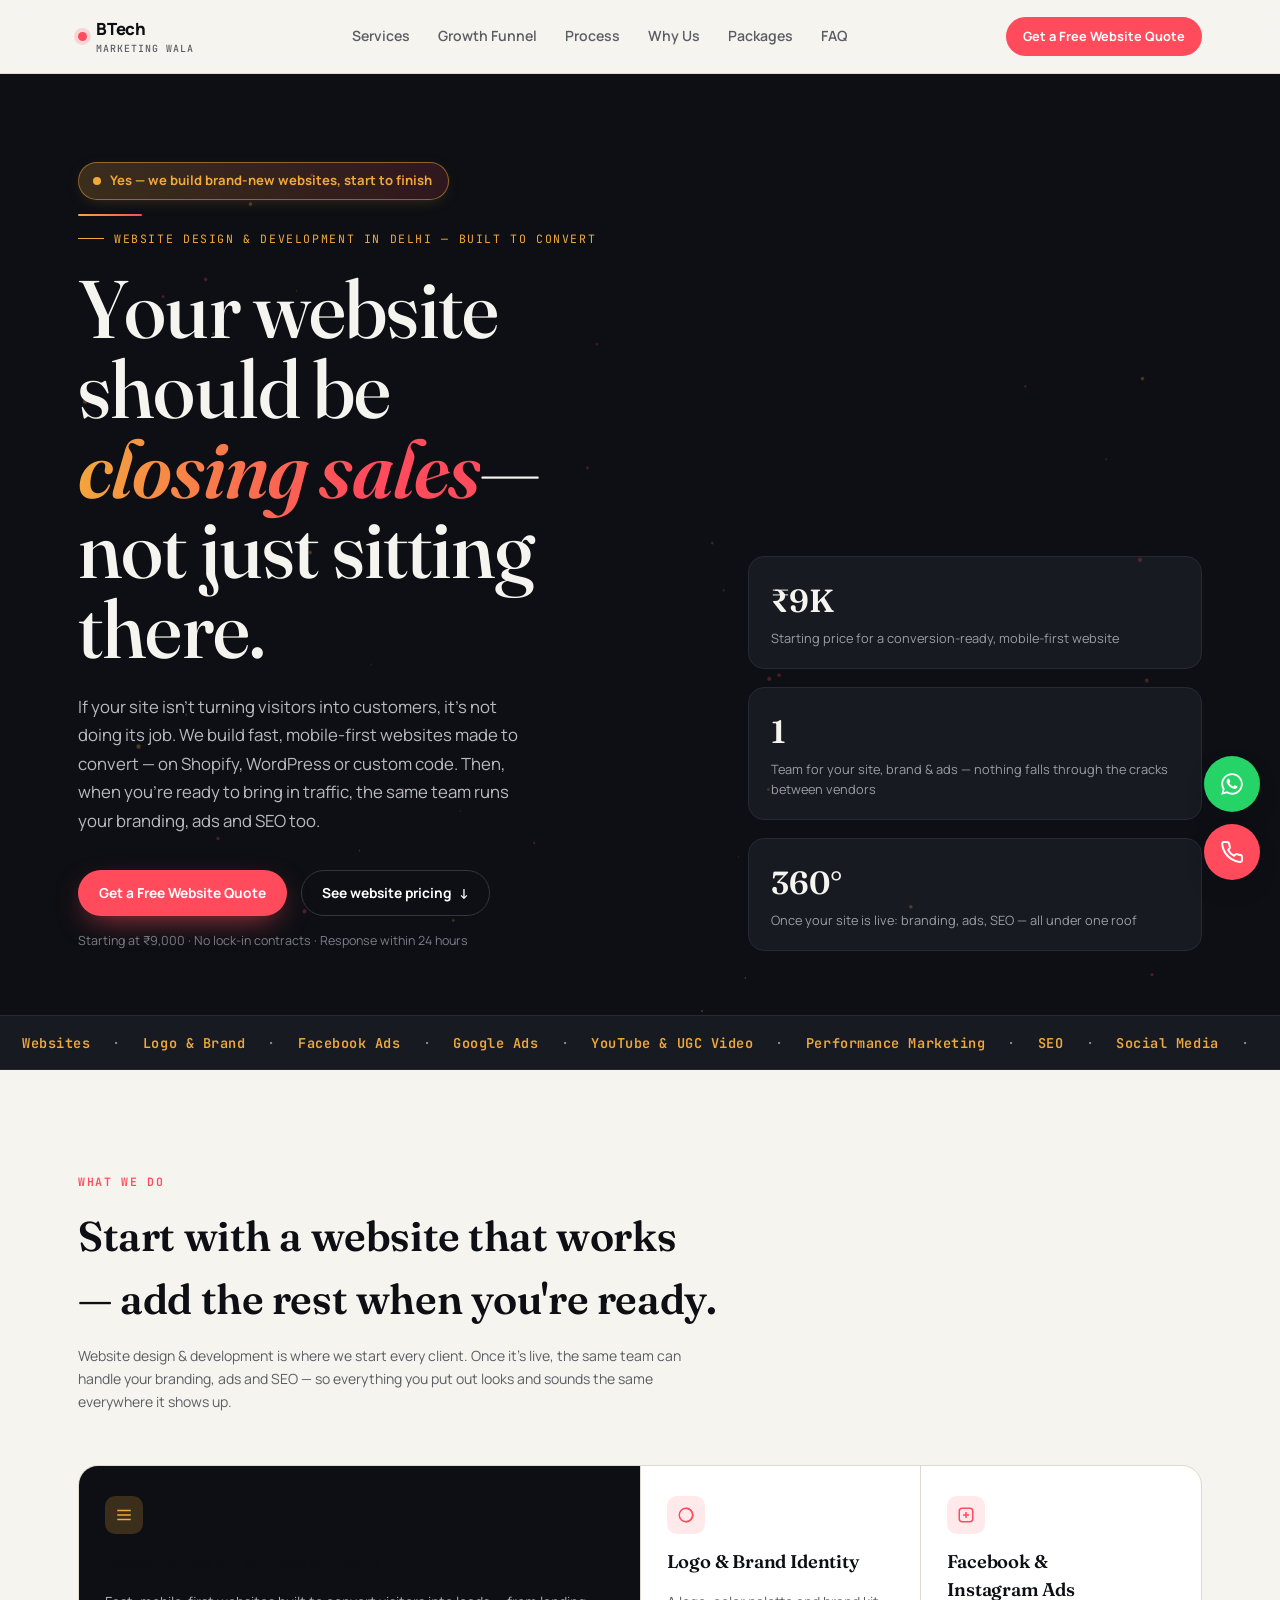
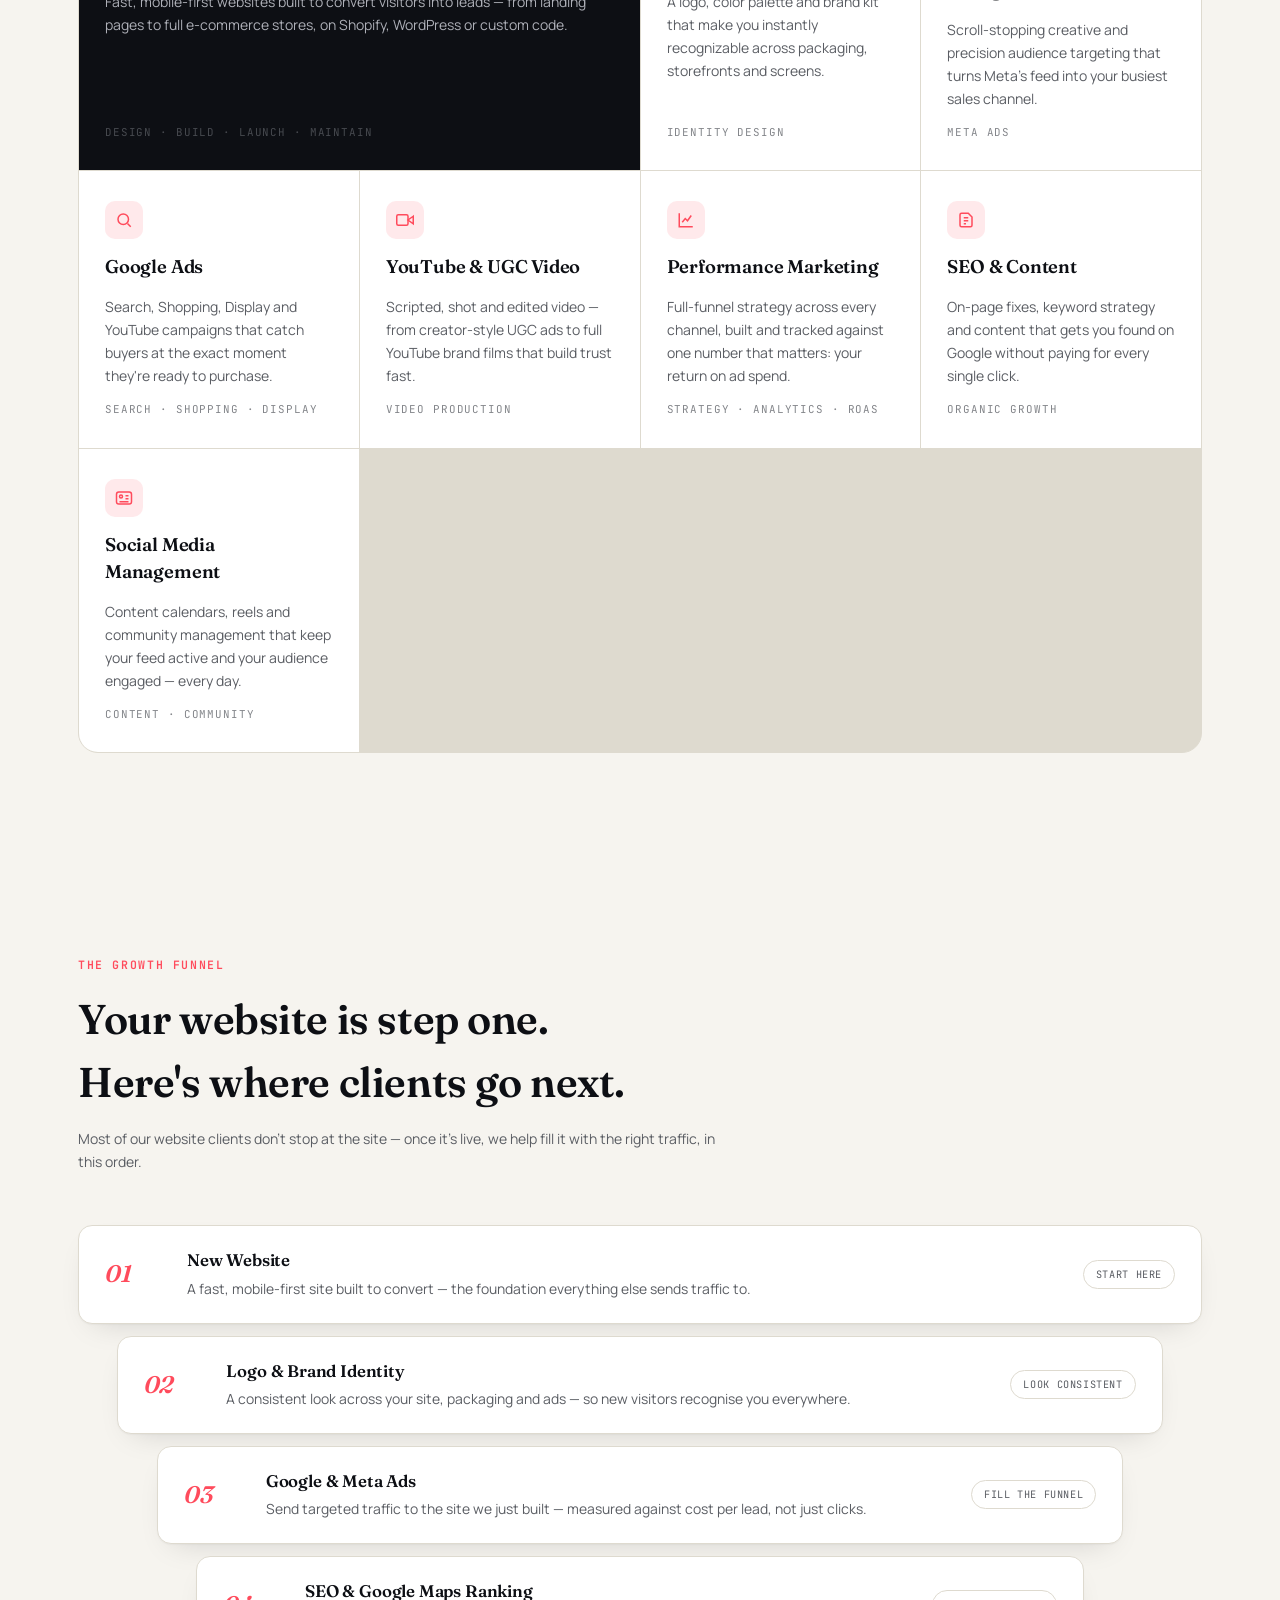
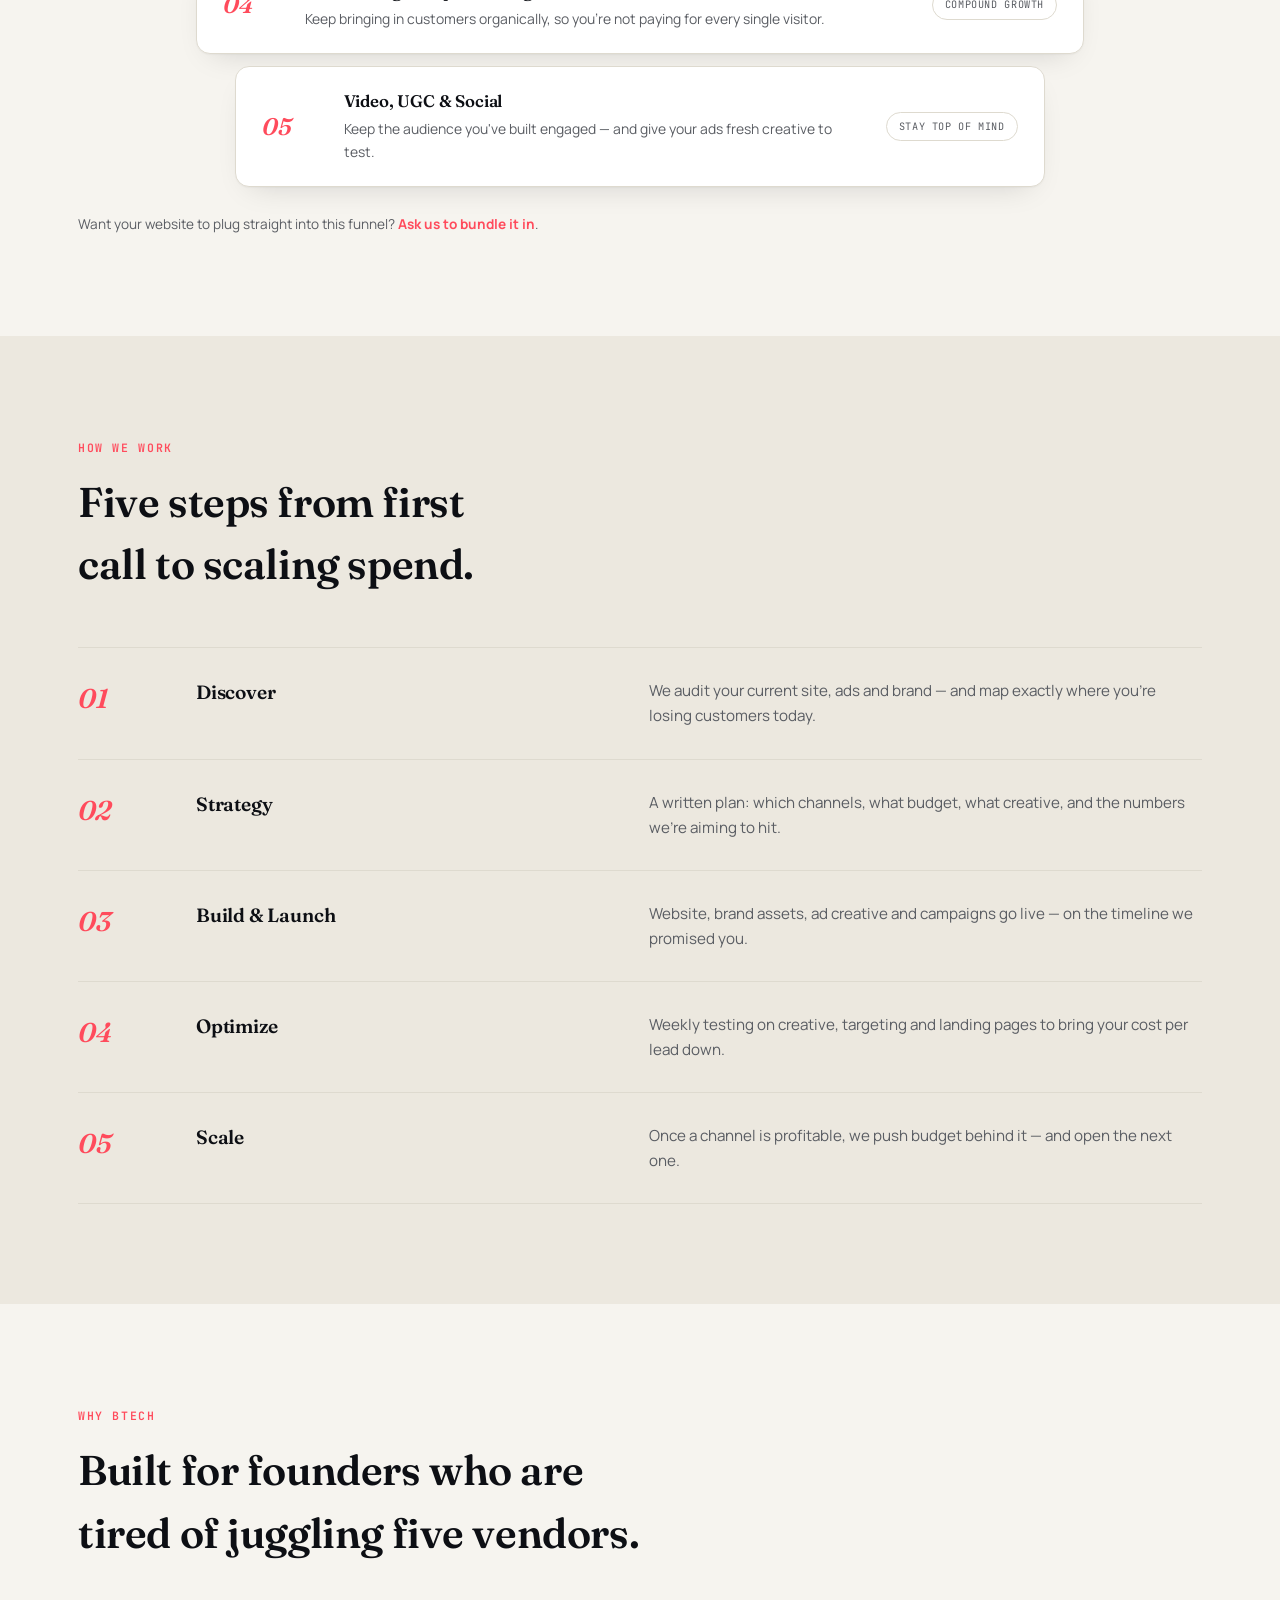
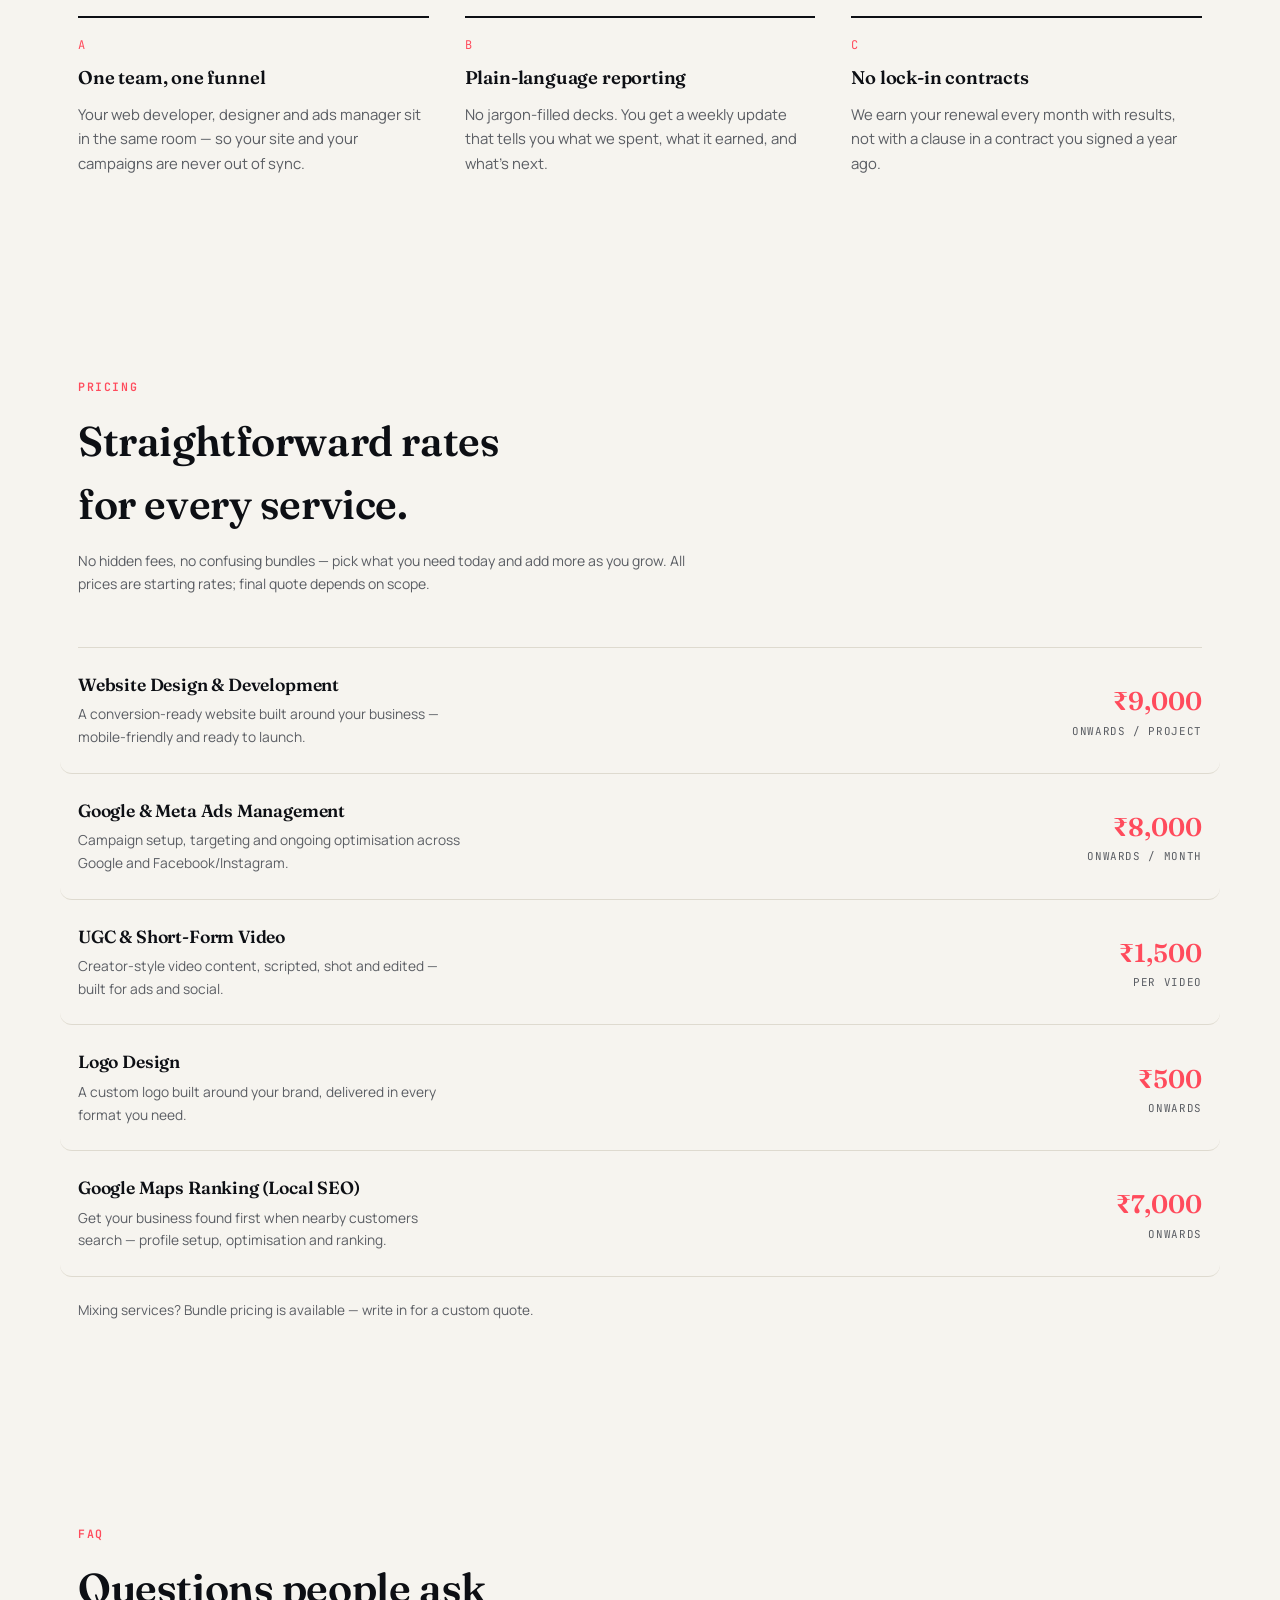
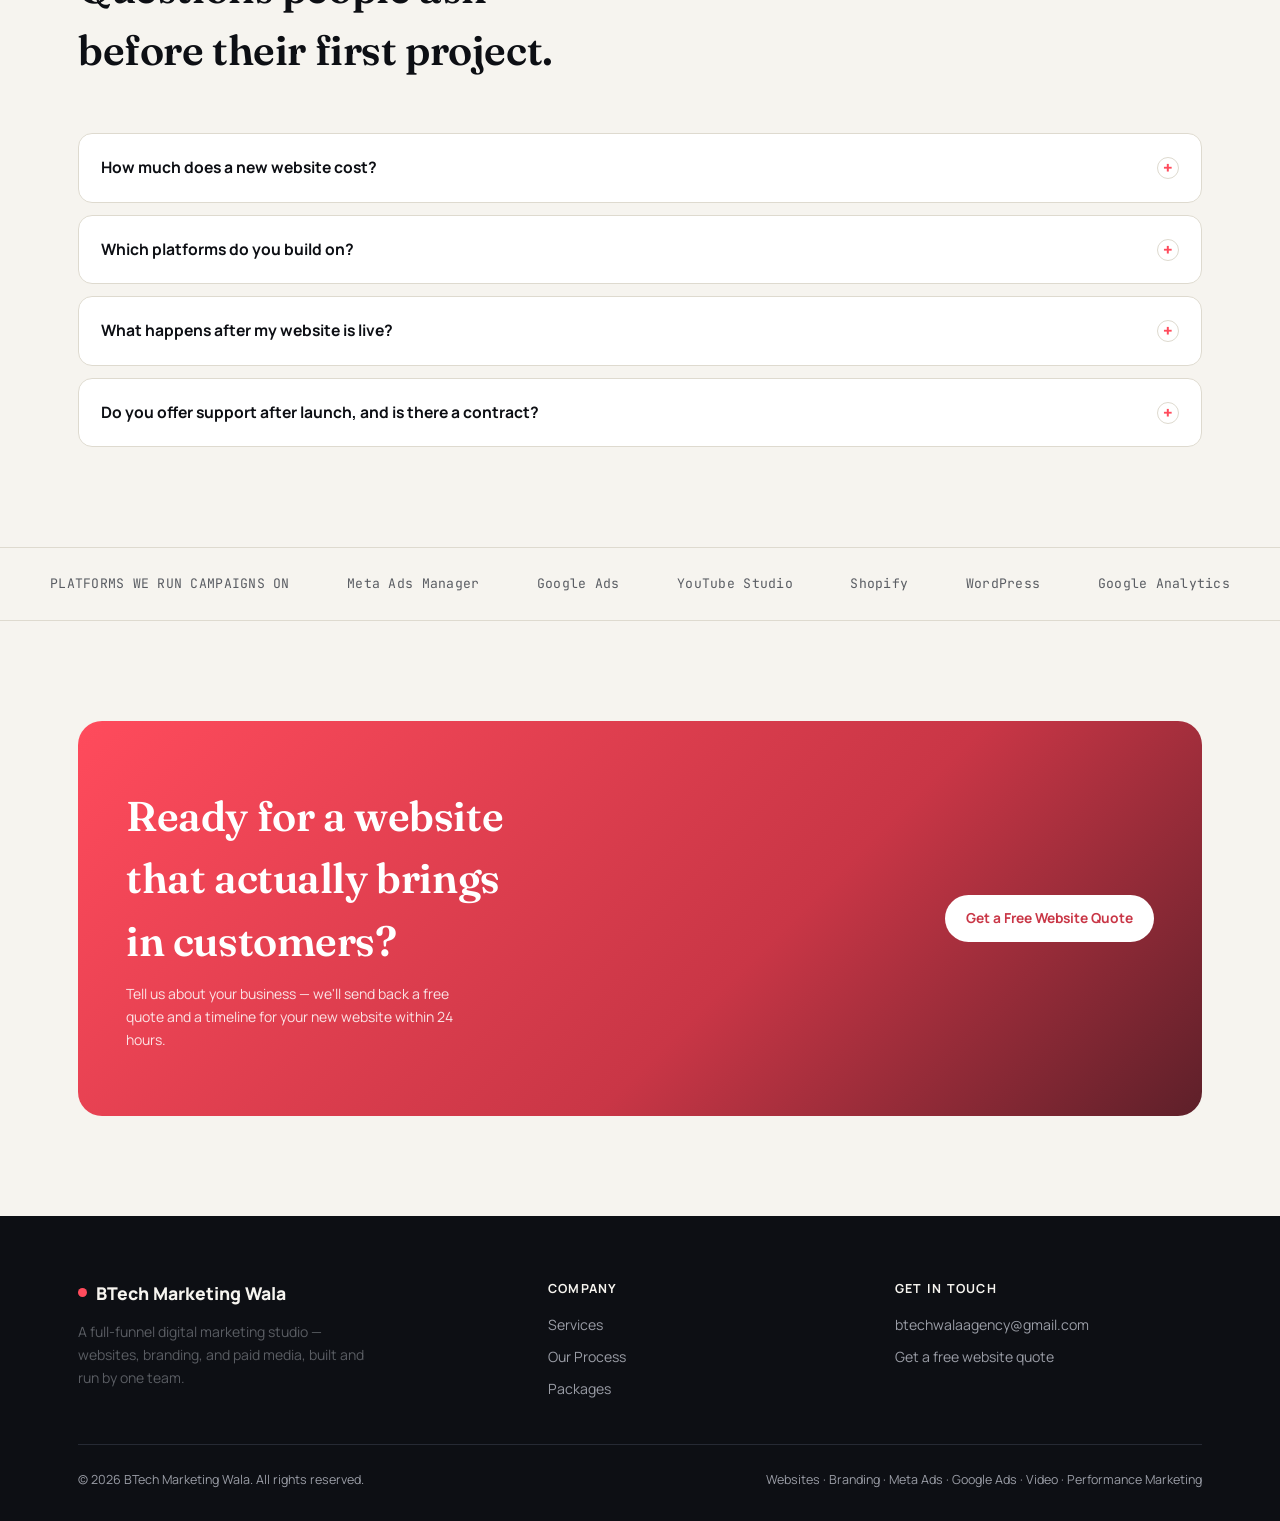
==== commit f3da77a1: "Fill hero badge/eyebrow gap with an animated gradient divider Tightened the spacing and added a smal" ====
--- a/index.html
+++ b/index.html
@@ -343,7 +343,7 @@
   }
 
   .hero-badge{
-    display:inline-flex; align-items:center; gap:9px; margin-bottom:18px;
+    display:inline-flex; align-items:center; gap:9px; margin-bottom:14px;
     padding:8px 16px 8px 14px; border-radius:100px; border:1px solid color-mix(in srgb, var(--gold) 50%, transparent);
     background:linear-gradient(100deg, color-mix(in srgb, var(--gold) 20%, transparent), color-mix(in srgb, var(--coral) 14%, transparent));
     font-family:'Manrope',sans-serif; font-weight:700; font-size:.82rem; color:var(--gold);
@@ -355,6 +355,15 @@
     animation:pulseDot 1.8s ease-out infinite;
   }
 
+  .hero-divider{
+    width:64px; height:2px; margin:0 0 14px; border-radius:2px; transform-origin:left center;
+    background:linear-gradient(90deg, var(--gold), var(--coral), var(--gold));
+    background-size:200% 100%;
+    animation:lineGrow .7s cubic-bezier(.16,.84,.44,1) .5s both, lineShimmer 2.6s ease-in-out .9s infinite;
+  }
+  @keyframes lineGrow{ from{ transform:scaleX(0); opacity:0; } to{ transform:scaleX(1); opacity:1; } }
+  @keyframes lineShimmer{ 0%,100%{ background-position:0% 50%; } 50%{ background-position:100% 50%; } }
+
   .hero-sub{
     max-width:46ch; margin-top:24px; font-size:1.05rem; color:#B9BAC2; line-height:1.7;
     animation:fadeUp .7s ease .26s both;
@@ -375,8 +384,9 @@
   .hero h1{ animation:fadeUp .7s ease .16s both; }
 
   @media (prefers-reduced-motion: reduce){
-    .hero-badge, .hero-eyebrow, .hero h1, .hero-sub, .hero-cta, .hero-note,
+    .hero-badge, .hero-eyebrow, .hero h1, .hero-sub, .hero-cta, .hero-note, .hero-divider,
     .hero-badge .dot2, .hero-cta .btn-primary{ animation:none!important; }
+    .hero-divider{ transform:none; opacity:1; }
   }
 
   .hero-side{ display:flex; flex-direction:column; gap:18px; }
@@ -670,6 +680,7 @@
       <canvas id="hookCanvas"></canvas>
       <div style="position:relative;">
         <div class="hero-badge"><span class="dot2"></span> Yes &mdash; we build brand-new websites, start to finish</div>
+        <div class="hero-divider" aria-hidden="true"></div>
         <div class="hero-eyebrow">Website Design &amp; Development in Delhi &mdash; Built to Convert</div>
         <h1>Your website should be <em>closing sales</em>&mdash;<br>not just sitting there.</h1>
         <p class="hero-sub">If your site isn't turning visitors into customers, it's not doing its job. We build fast, mobile-first websites made to convert &mdash; on Shopify, WordPress or custom code. Then, when you're ready to bring in traffic, the same team runs your branding, ads and SEO too.</p>
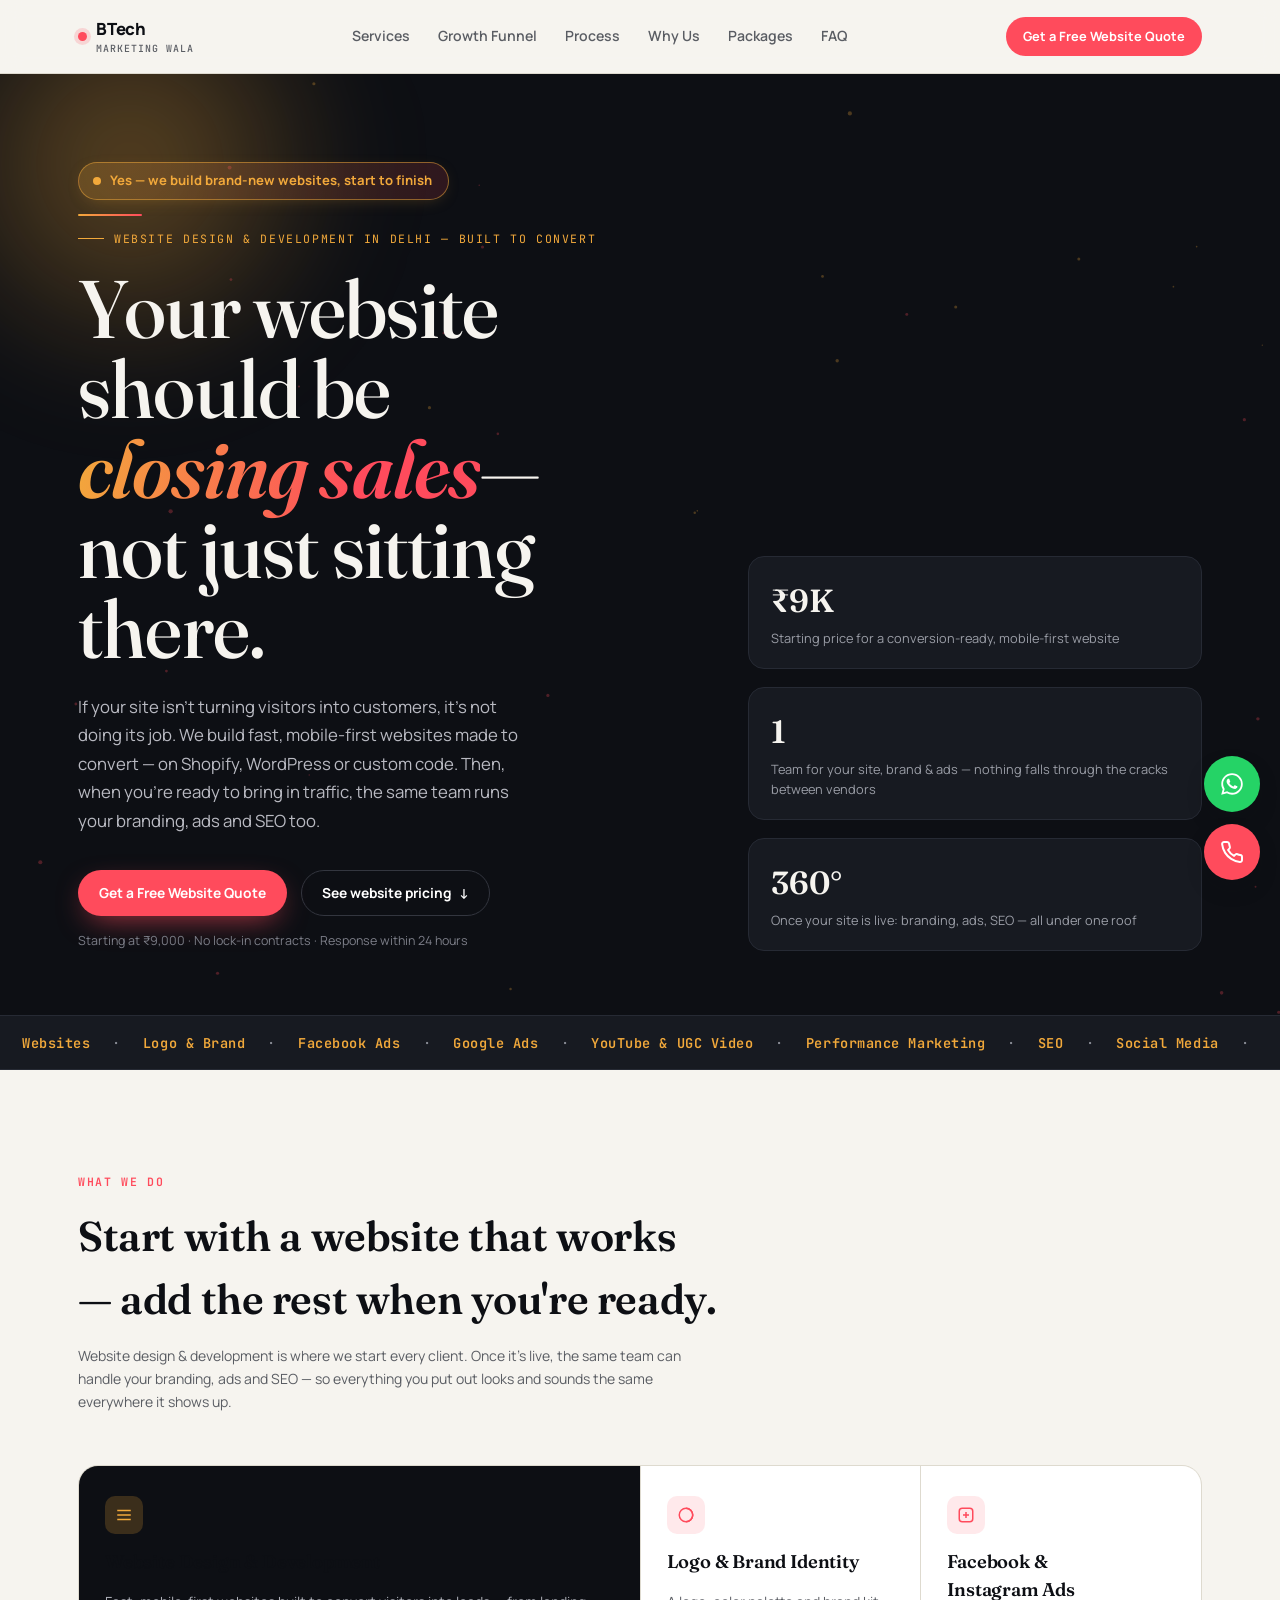
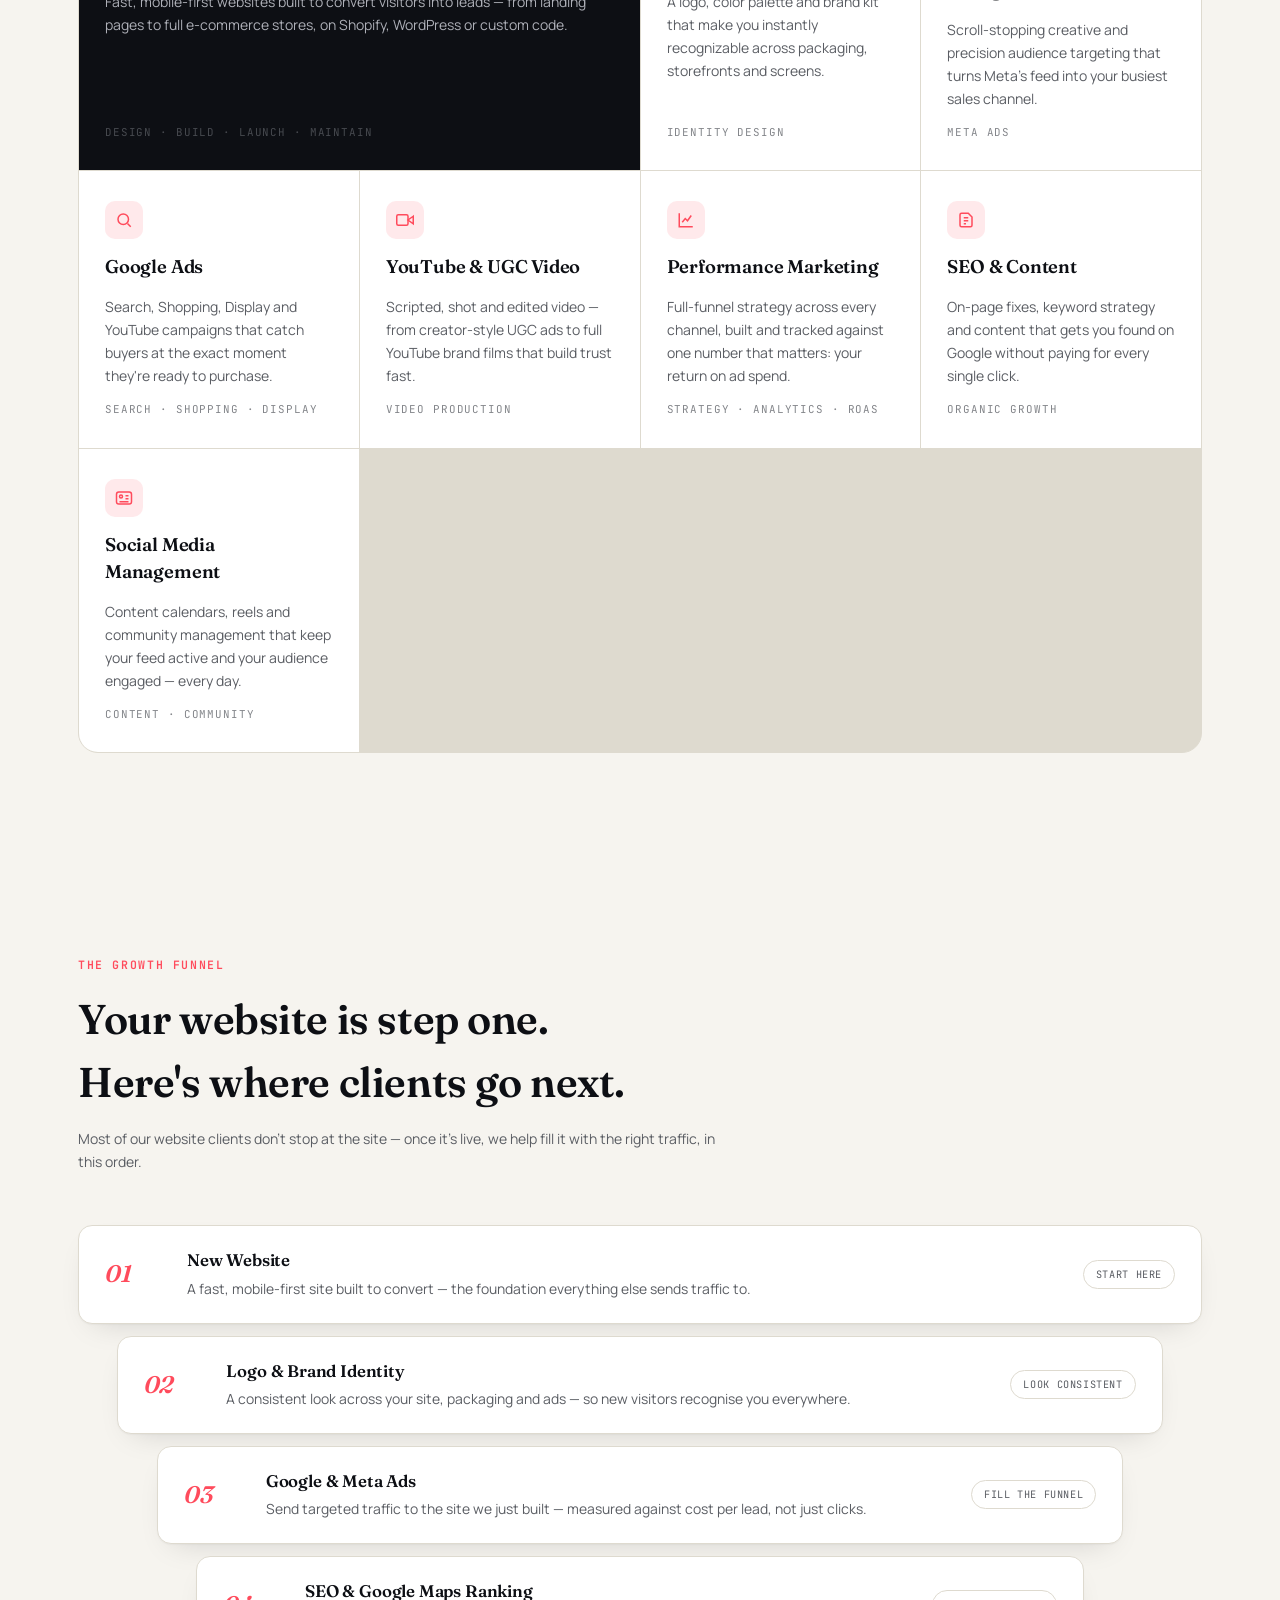
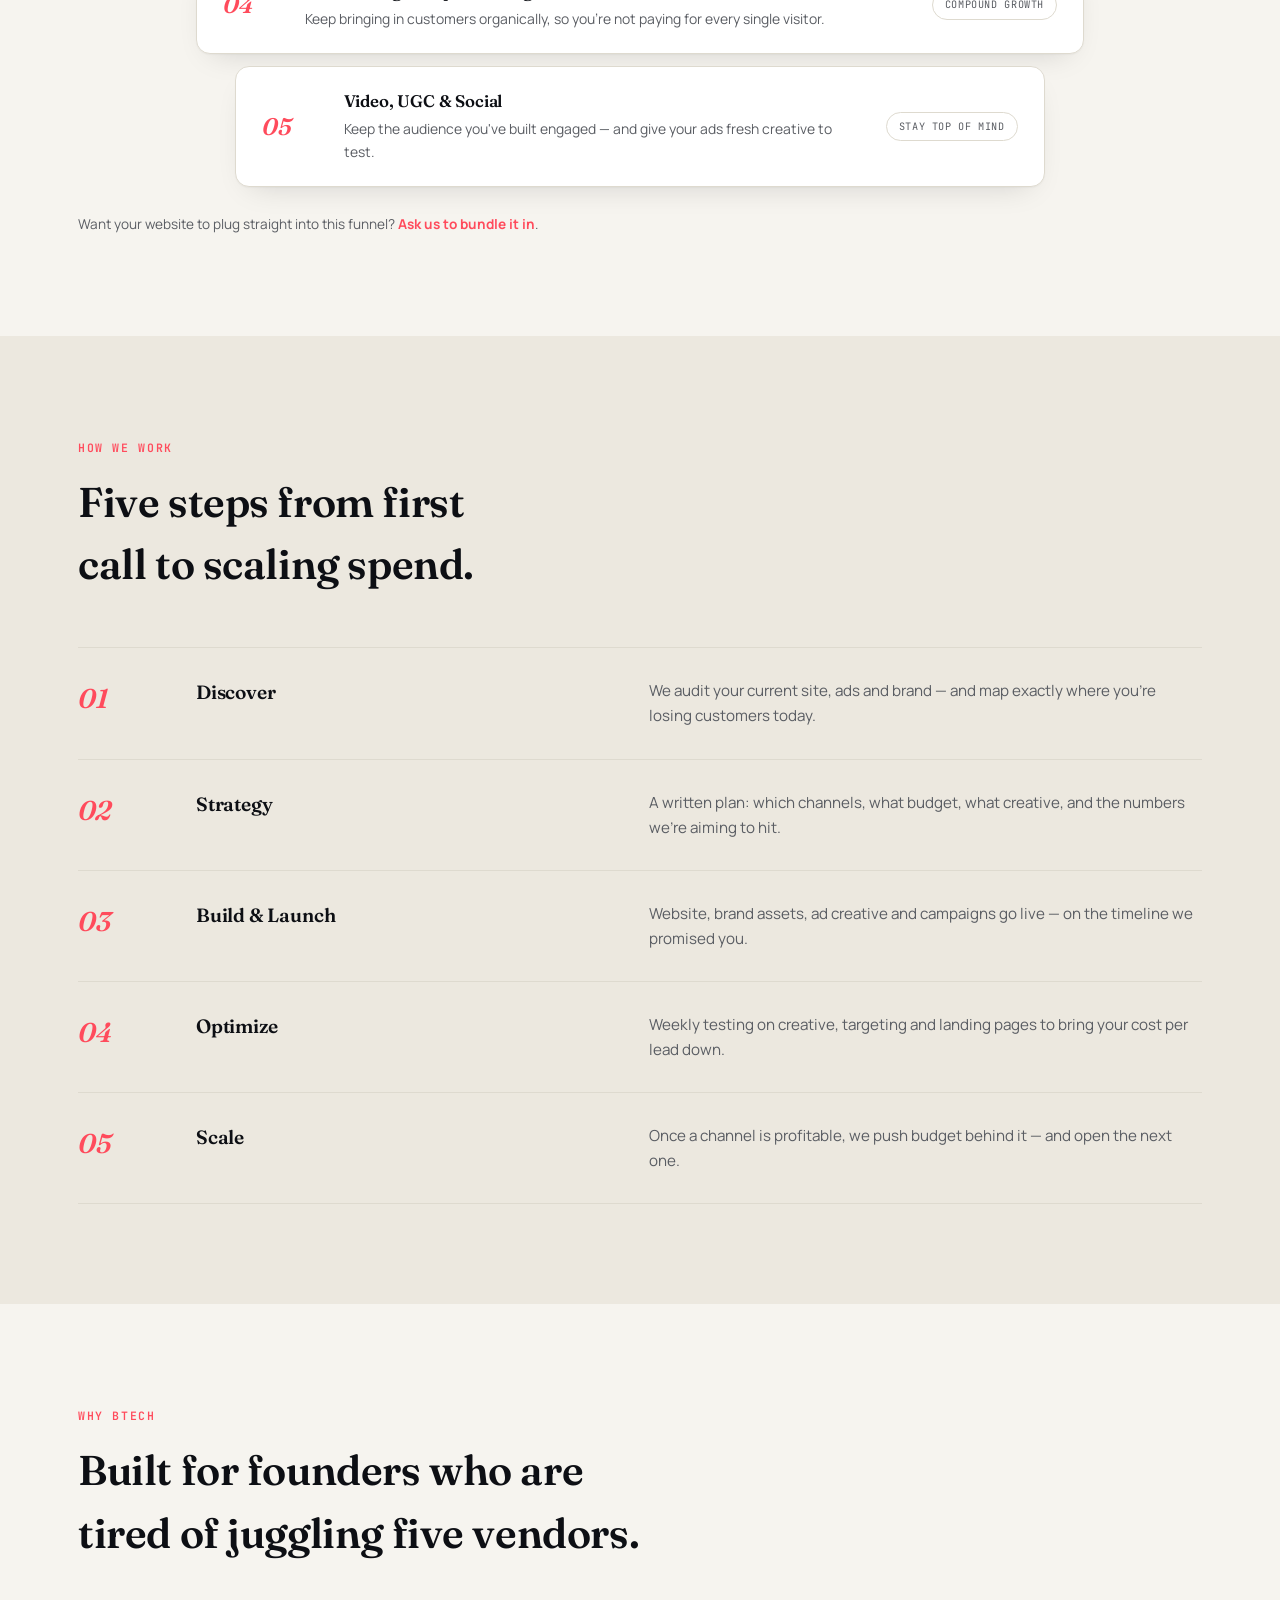
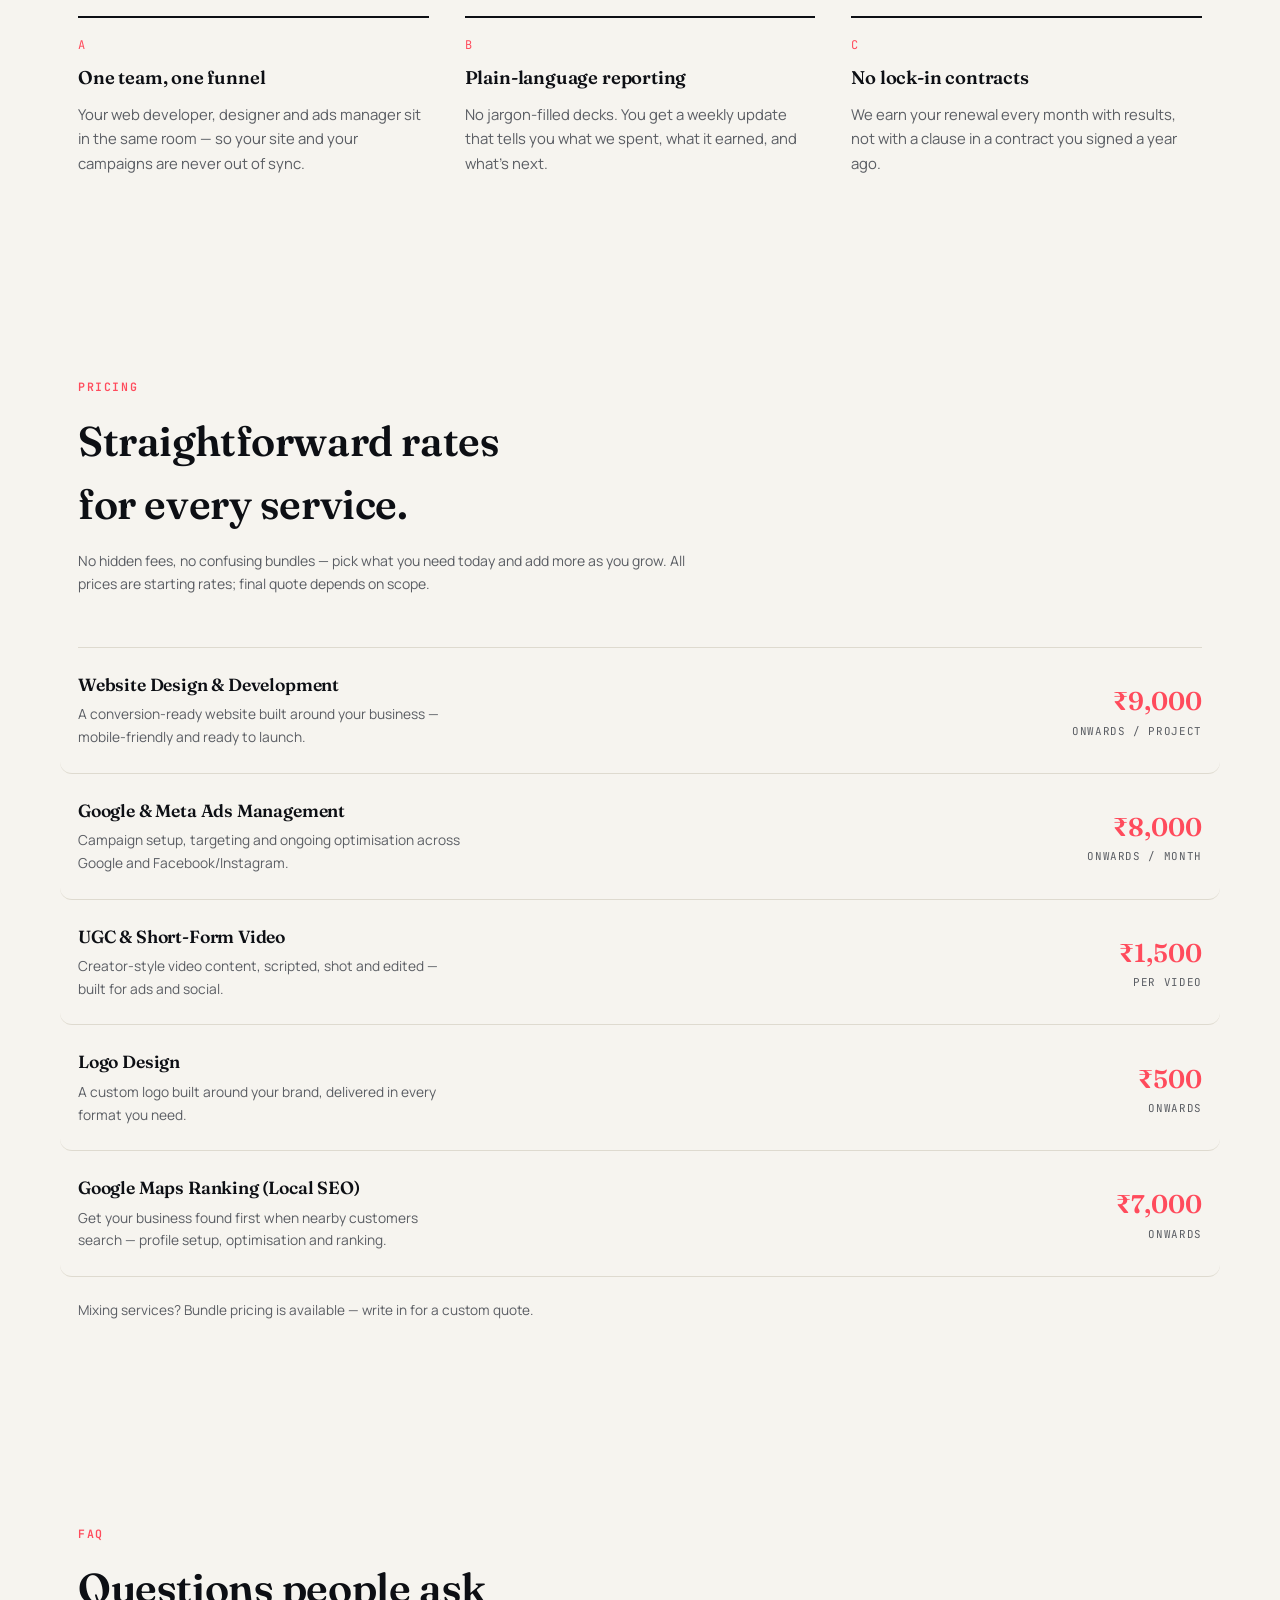
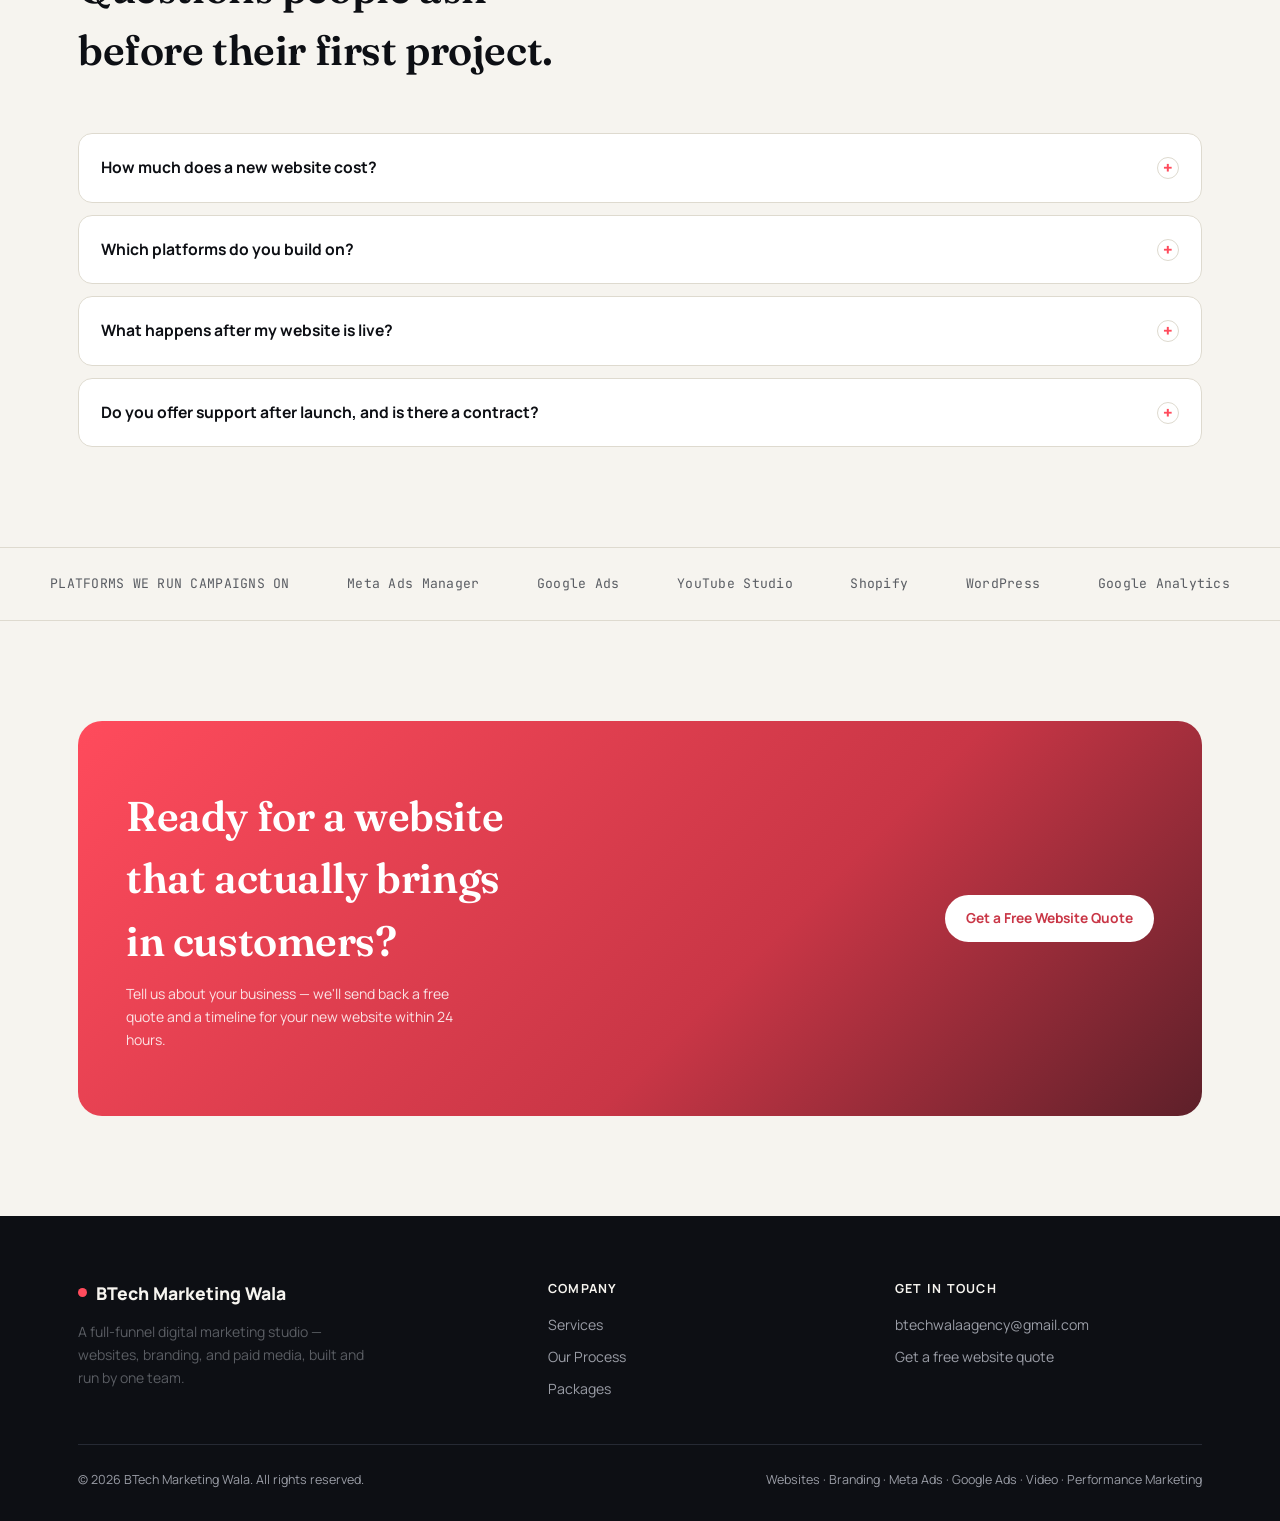
==== commit ab1562dd: "Fill dead black space at top of hero with particles + ambient glow The particle canvas lived inside " ====
--- a/index.html
+++ b/index.html
@@ -304,8 +304,20 @@
     background:var(--ink); color:var(--paper);
     padding:88px 0 0;
     overflow:hidden;
+    position:relative;
   }
   :root[data-theme="light"] .hero, :root:not([data-theme]) .hero { }
+  .hero::before{
+    content:''; position:absolute; top:-140px; left:-100px; width:460px; height:460px;
+    background:radial-gradient(circle, color-mix(in srgb, var(--gold) 38%, transparent), transparent 70%);
+    filter:blur(50px); pointer-events:none; z-index:0;
+    animation:heroGlow 7s ease-in-out infinite;
+  }
+  @keyframes heroGlow{
+    0%,100%{ opacity:.45; transform:scale(1); }
+    50%{ opacity:.8; transform:scale(1.15); }
+  }
+  @media (prefers-reduced-motion: reduce){ .hero::before{ animation:none; opacity:.6; } }
   .hero-grid{
     max-width:1180px; margin:0 auto; padding:0 28px 64px;
     display:grid; grid-template-columns:1.15fr .85fr; gap:56px; align-items:end;
@@ -676,8 +688,8 @@
 <main id="top">
 
   <section class="hero">
+    <canvas id="hookCanvas"></canvas>
     <div class="hero-grid" style="position:relative;">
-      <canvas id="hookCanvas"></canvas>
       <div style="position:relative;">
         <div class="hero-badge"><span class="dot2"></span> Yes &mdash; we build brand-new websites, start to finish</div>
         <div class="hero-divider" aria-hidden="true"></div>
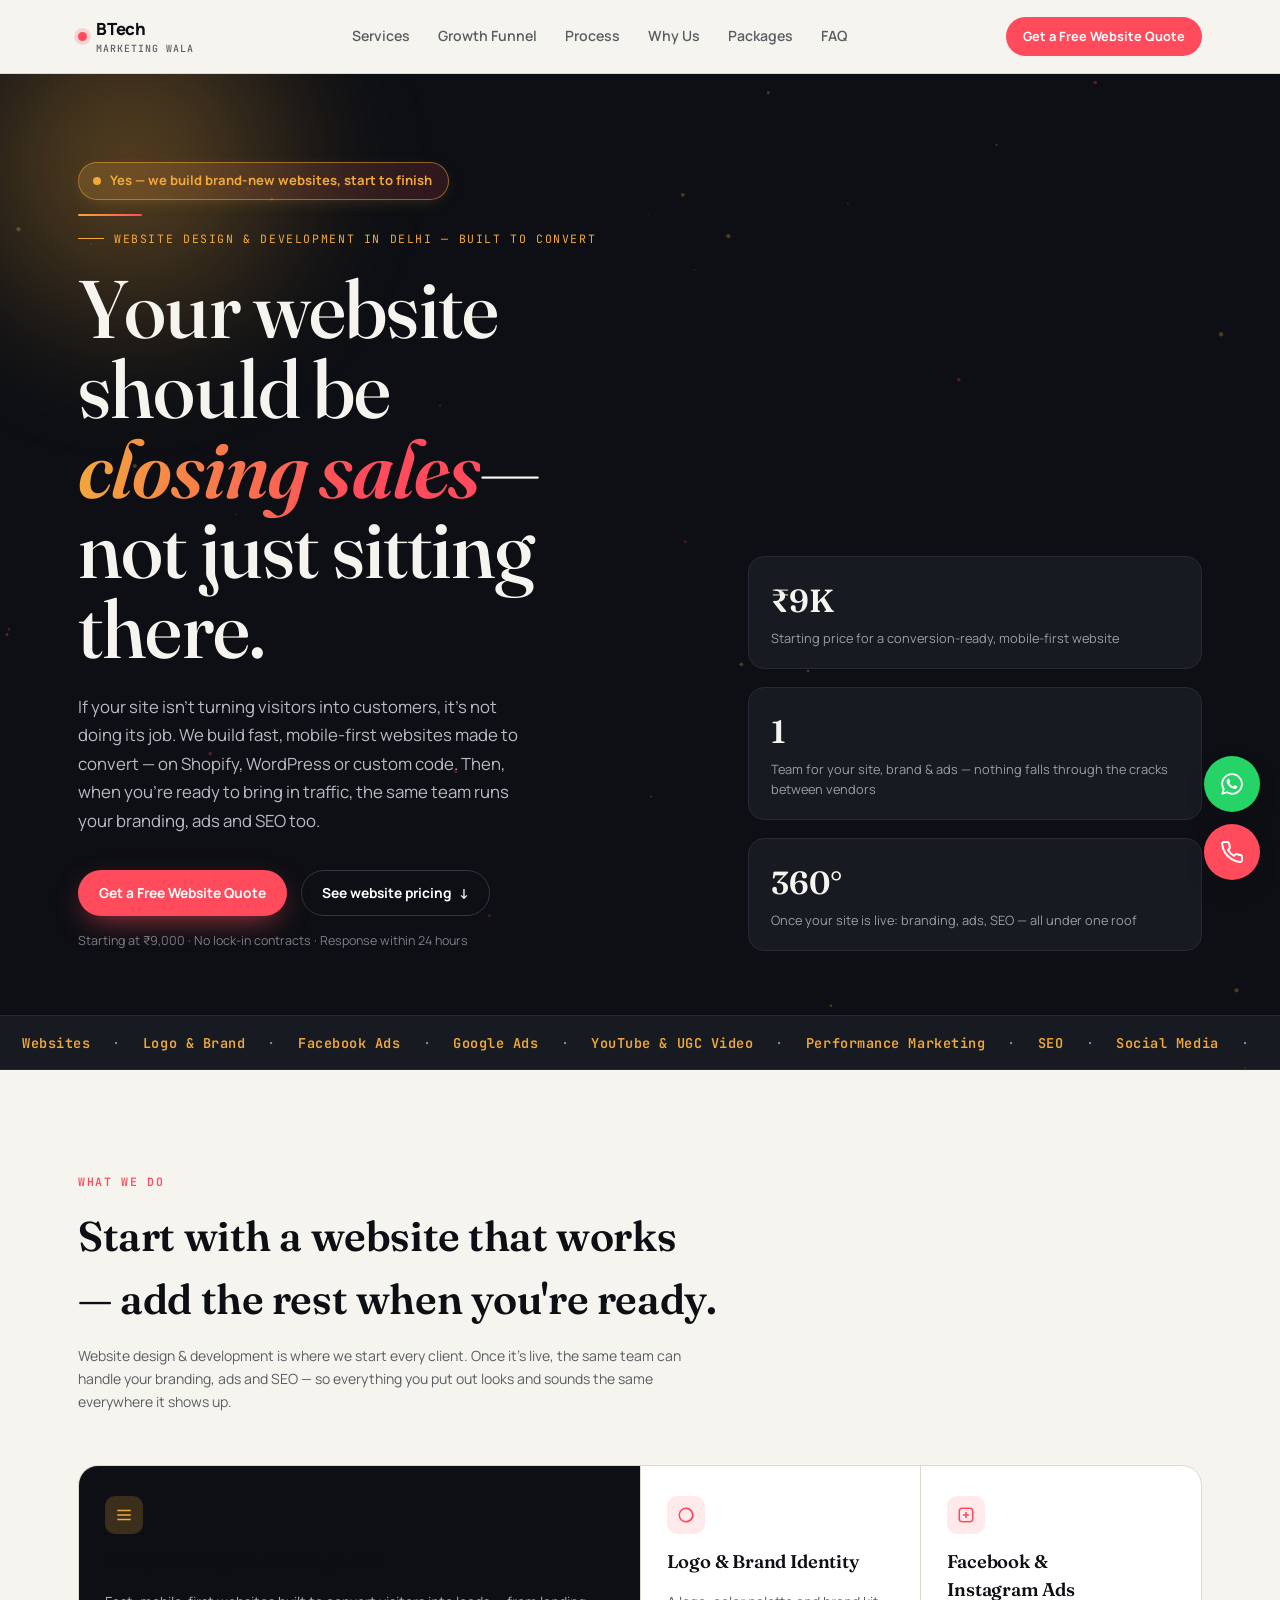
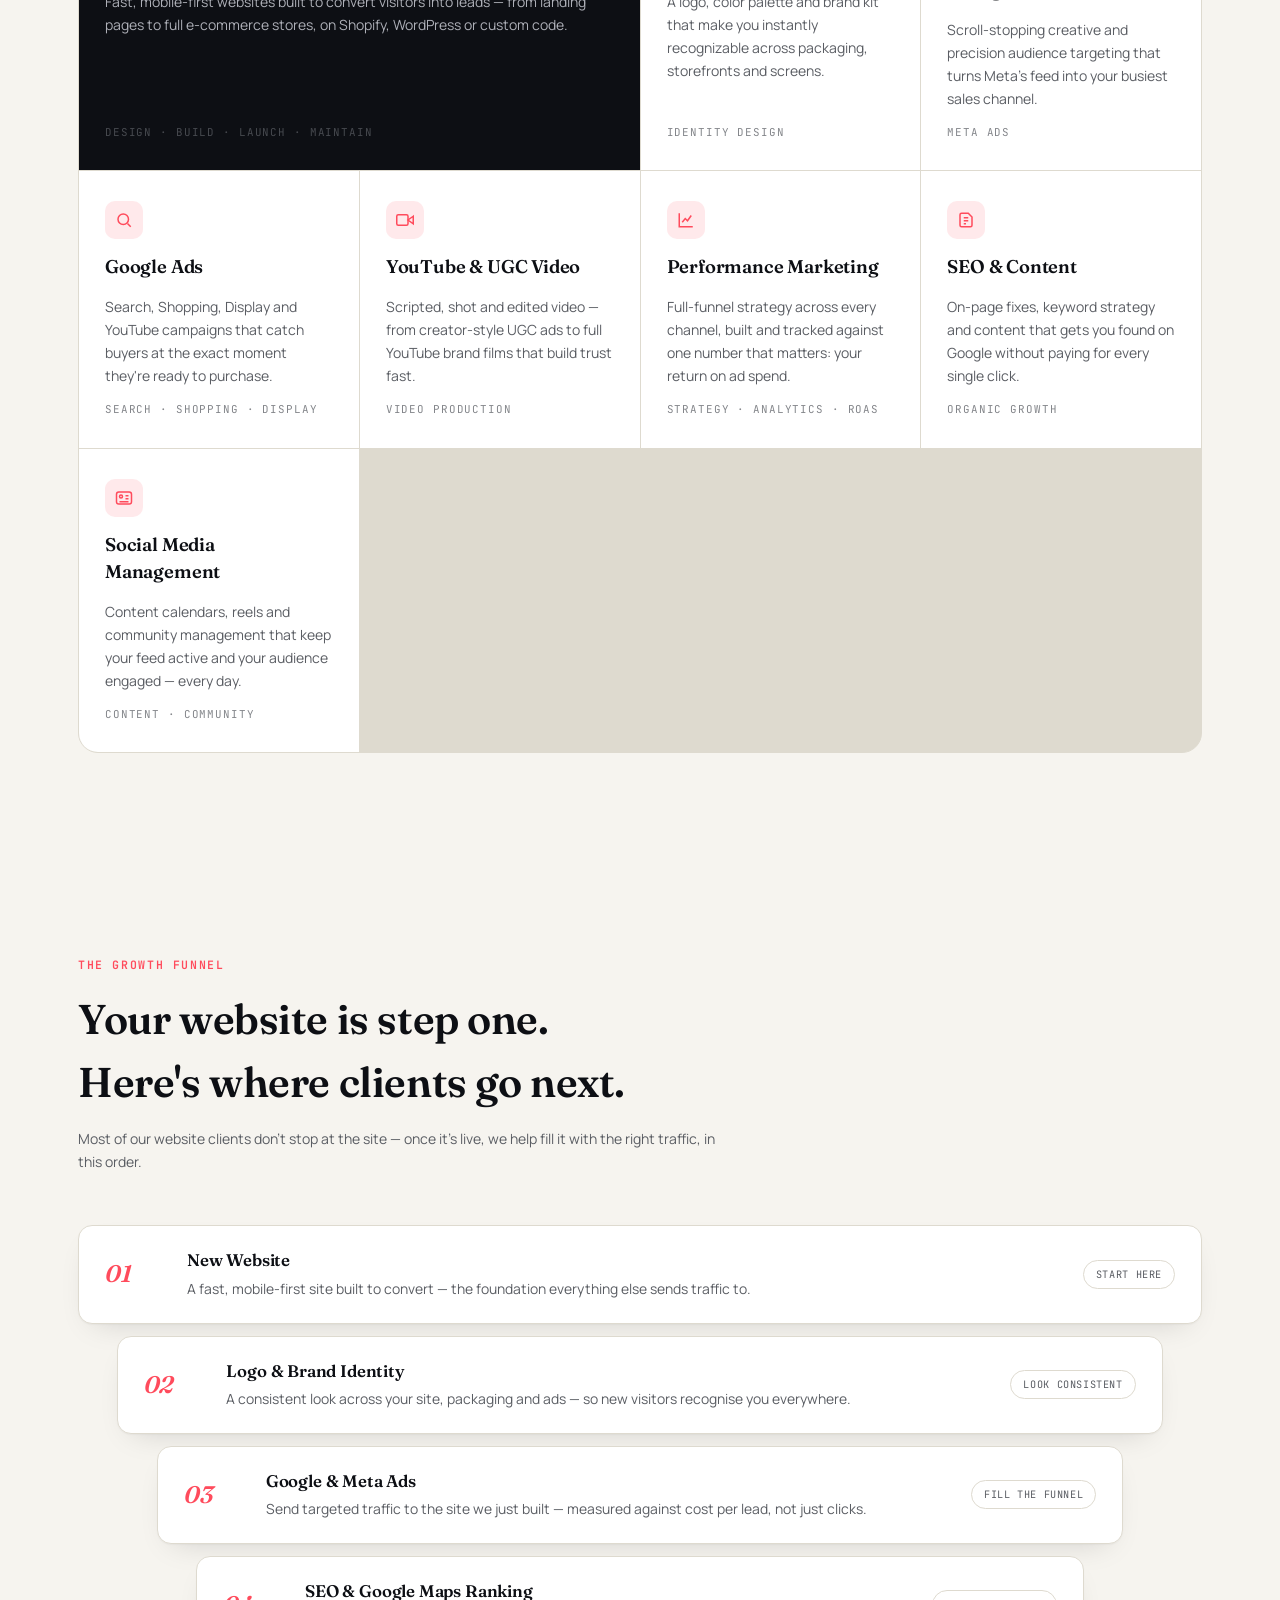
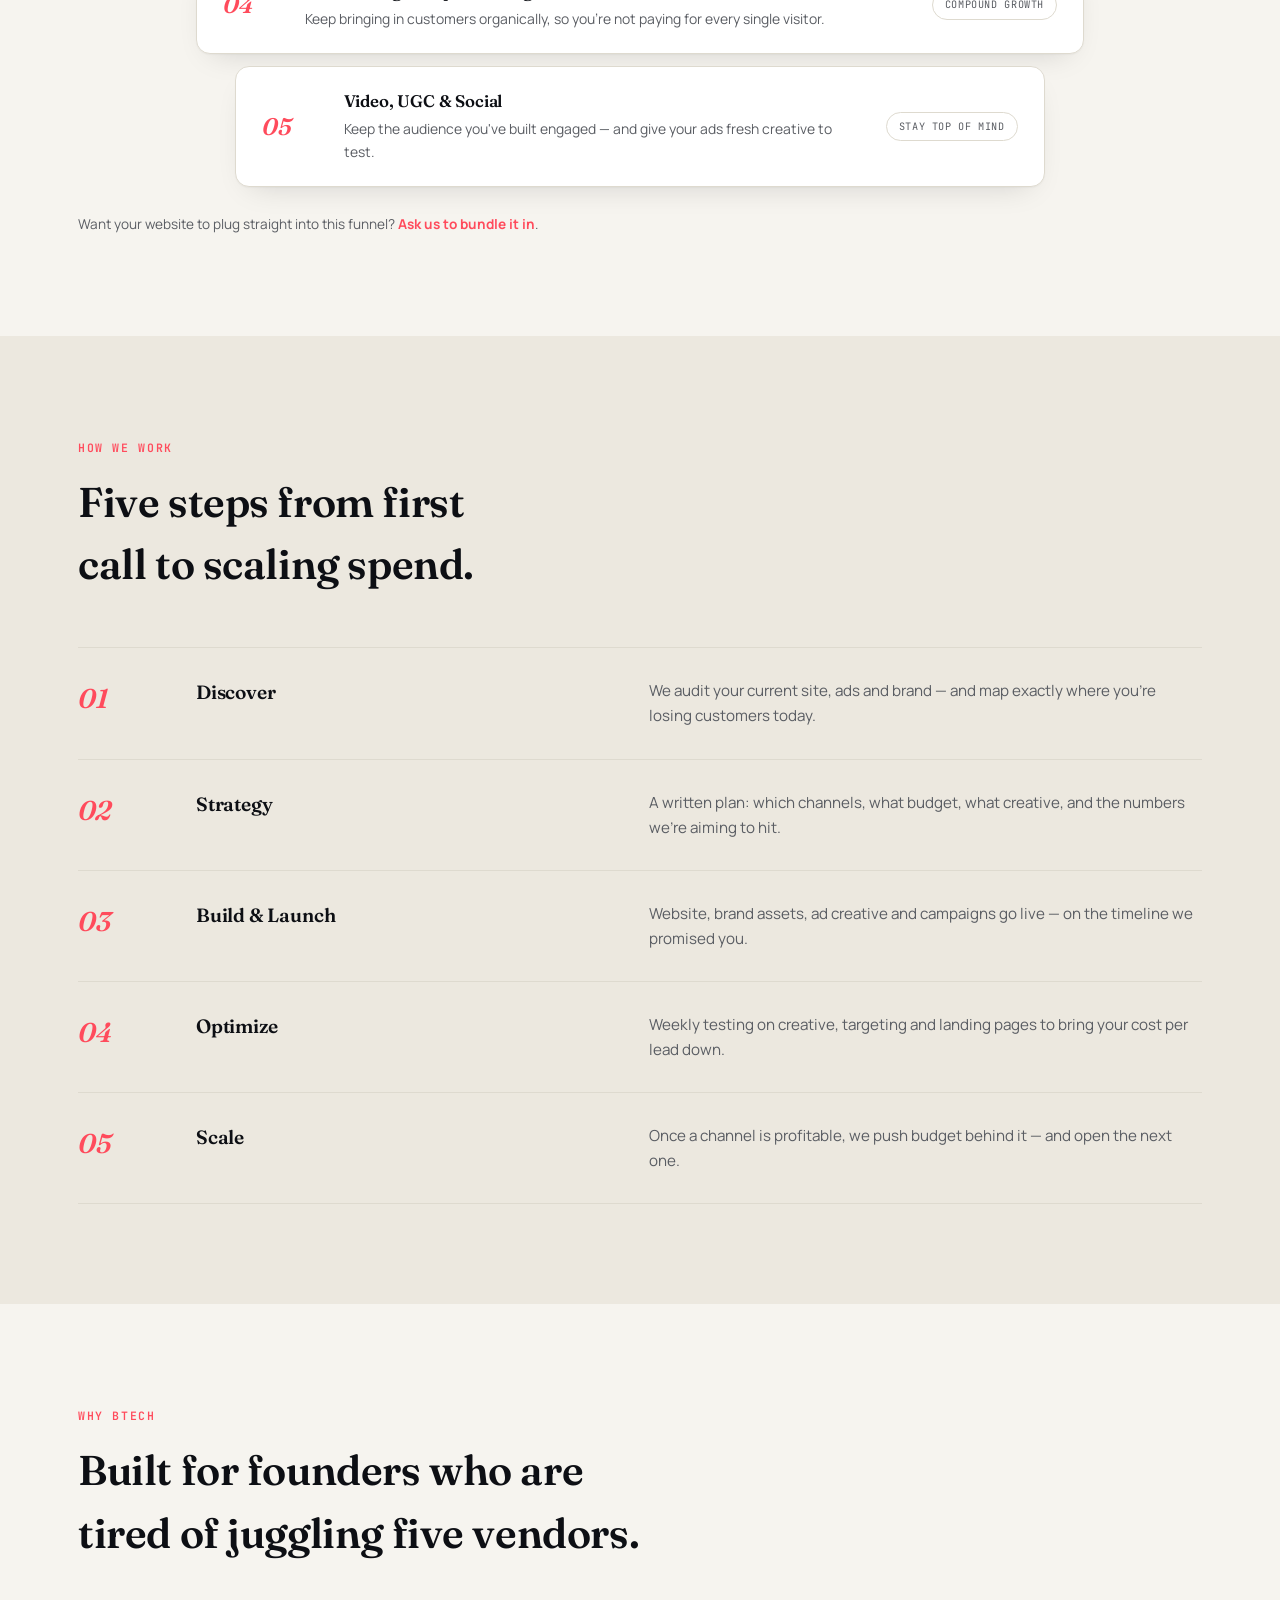
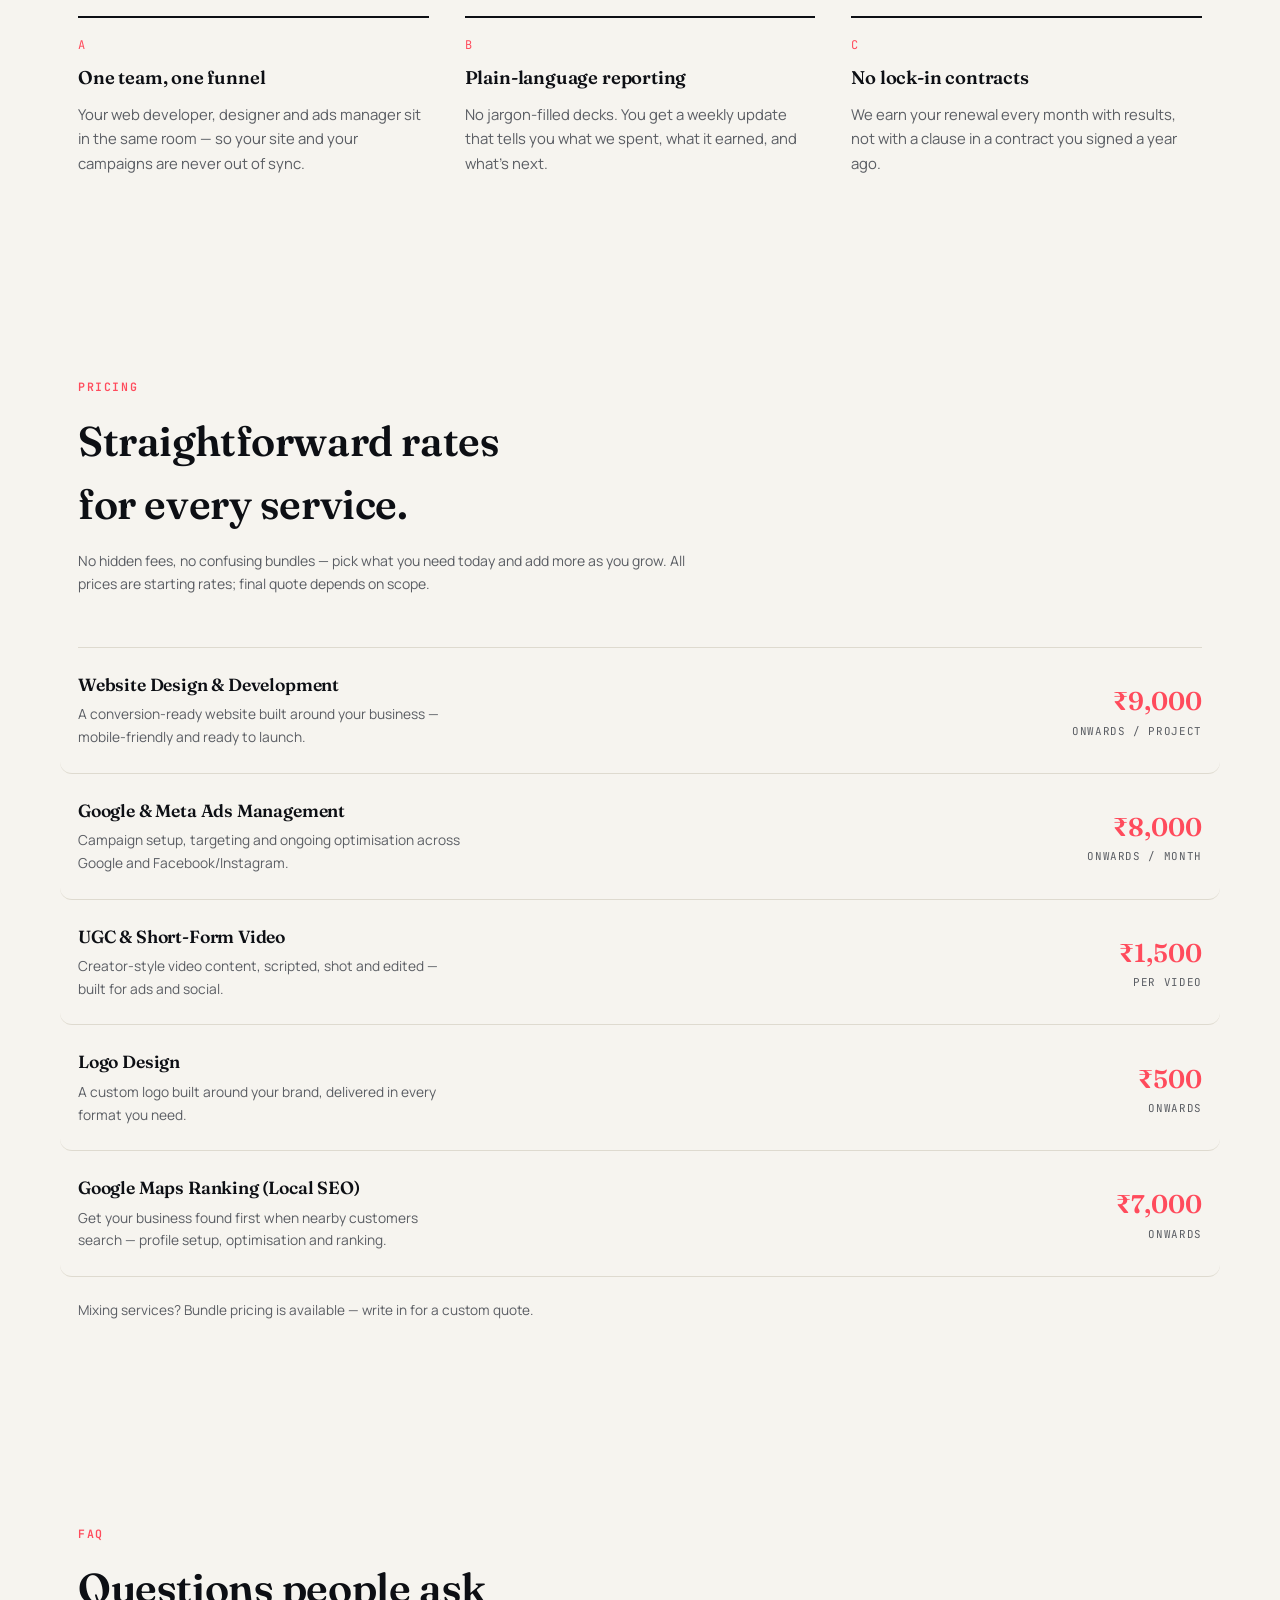
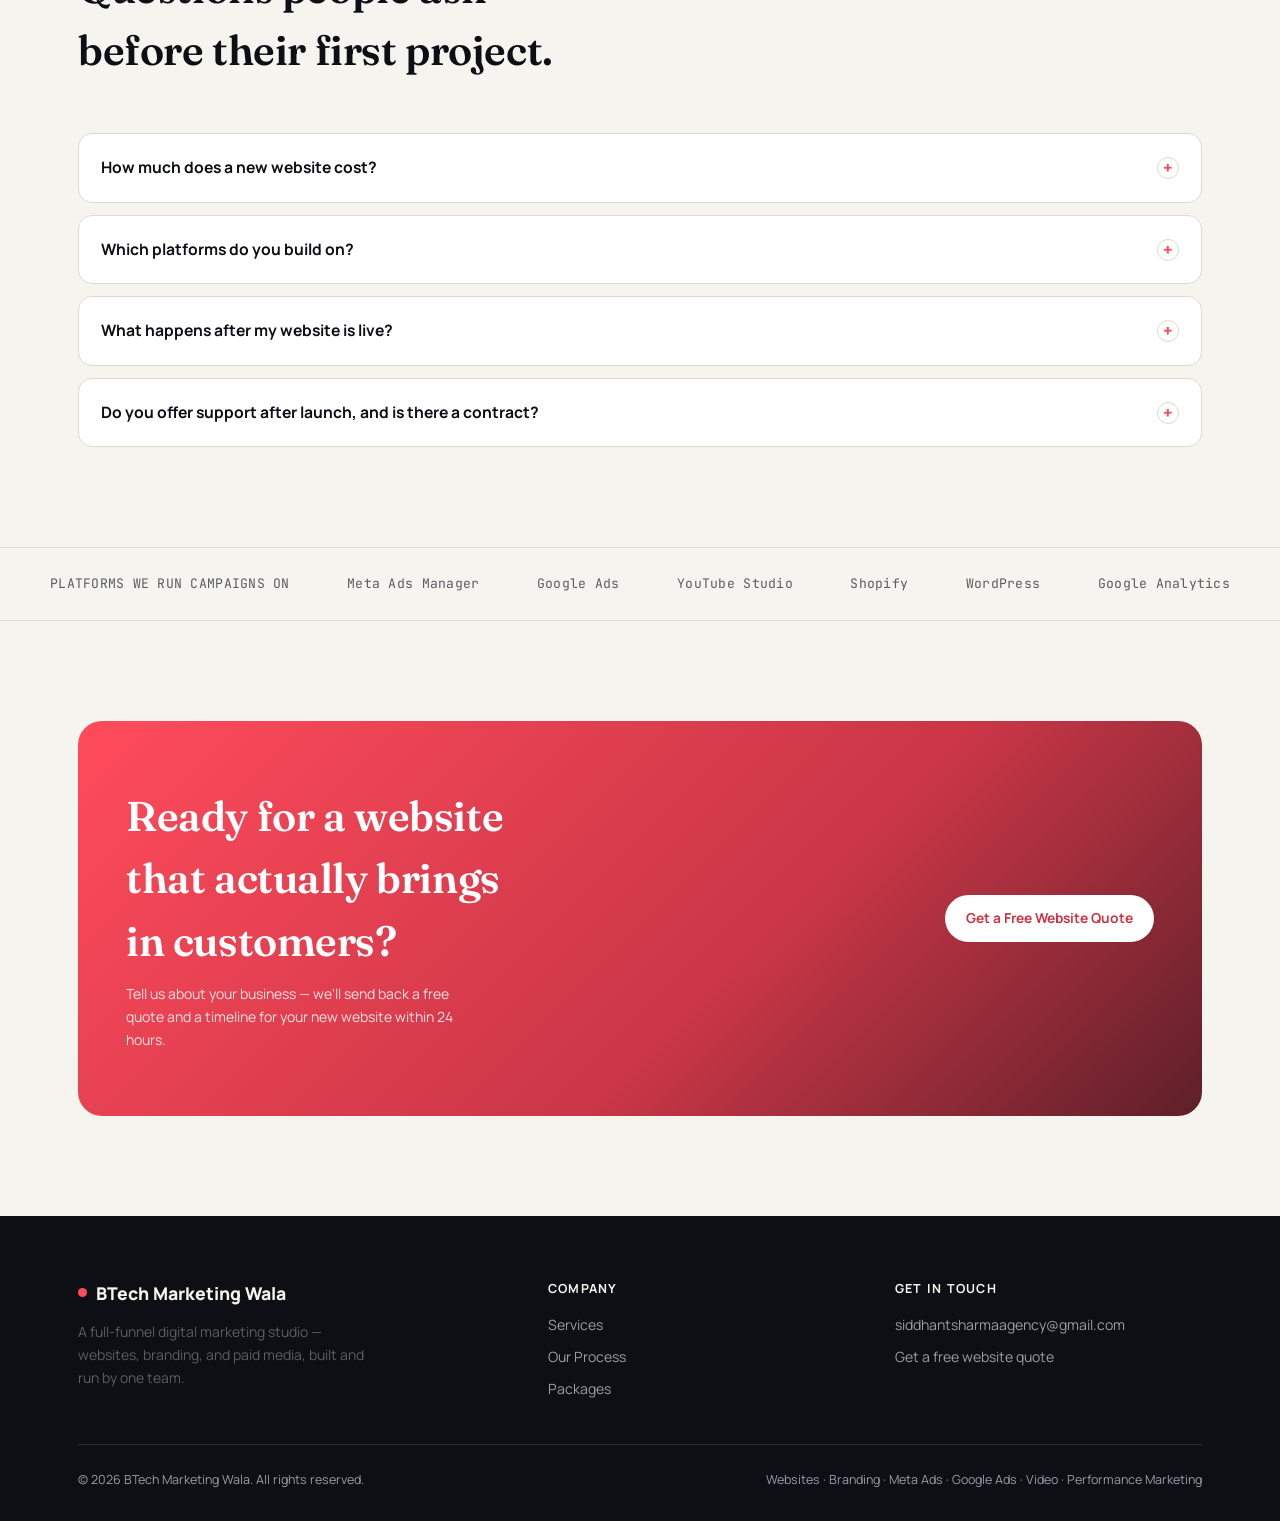
==== commit 2acc442f: "Update contact email to siddhantsharmaagency@gmail.com Co-Authored-By: Claude Sonnet 5 <noreply@anth" ====
--- a/index.html
+++ b/index.html
@@ -42,7 +42,7 @@
   "description": "Website design & development agency in Delhi, building fast, mobile-first, conversion-ready websites — with logo & brand identity, Facebook & Instagram Ads, Google Ads, YouTube & UGC video, performance marketing, SEO and Google Maps / local ranking available from the same team.",
   "url": "https://btechmarketingwala.in/",
   "image": "https://btechmarketingwala.in/assets/og-image.png",
-  "email": "btechwalaagency@gmail.com",
+  "email": "siddhantsharmaagency@gmail.com",
   "telephone": "+91-72910-04406",
   "priceRange": "₹500 - ₹9,000+",
   "address": {
@@ -844,7 +844,7 @@
           <span class="funnel-tag">Stay top of mind</span>
         </div>
       </div>
-      <p style="margin-top:26px; font-size:.85rem;">Want your website to plug straight into this funnel? <a href="mailto:btechwalaagency@gmail.com?subject=Website%20%2B%20Growth%20Funnel%20Quote" style="color:var(--accent); font-weight:700;">Ask us to bundle it in</a>.</p>
+      <p style="margin-top:26px; font-size:.85rem;">Want your website to plug straight into this funnel? <a href="mailto:siddhantsharmaagency@gmail.com?subject=Website%20%2B%20Growth%20Funnel%20Quote" style="color:var(--accent); font-weight:700;">Ask us to bundle it in</a>.</p>
     </div>
   </section>
 
@@ -1038,7 +1038,7 @@
       <div>
         <h4>Get in touch</h4>
         <div class="flinks">
-          <a href="mailto:btechwalaagency@gmail.com">btechwalaagency@gmail.com</a>
+          <a href="mailto:siddhantsharmaagency@gmail.com">siddhantsharmaagency@gmail.com</a>
           <a href="https://wa.me/917291004406?text=Hi%2C%20I%27d%20like%20a%20free%20website%20quote" target="_blank" rel="noopener">Get a free website quote</a>
         </div>
       </div>
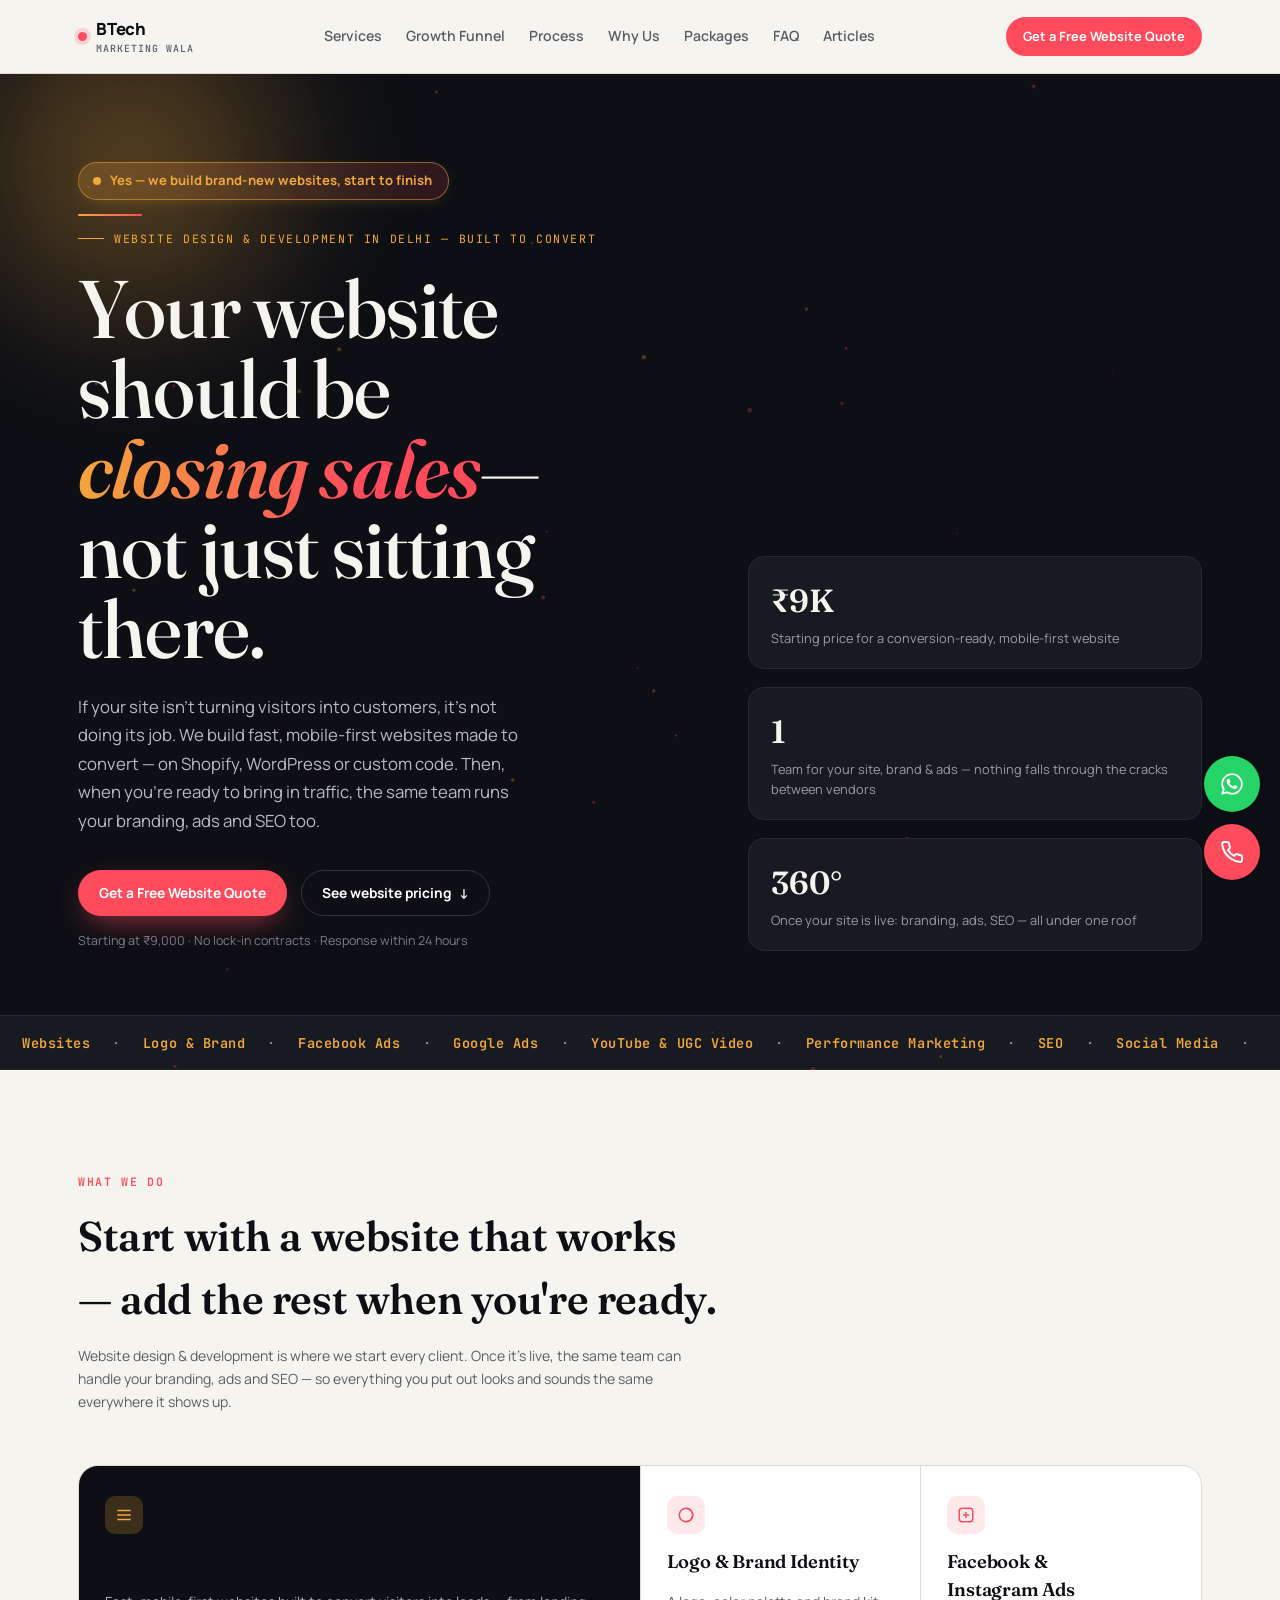
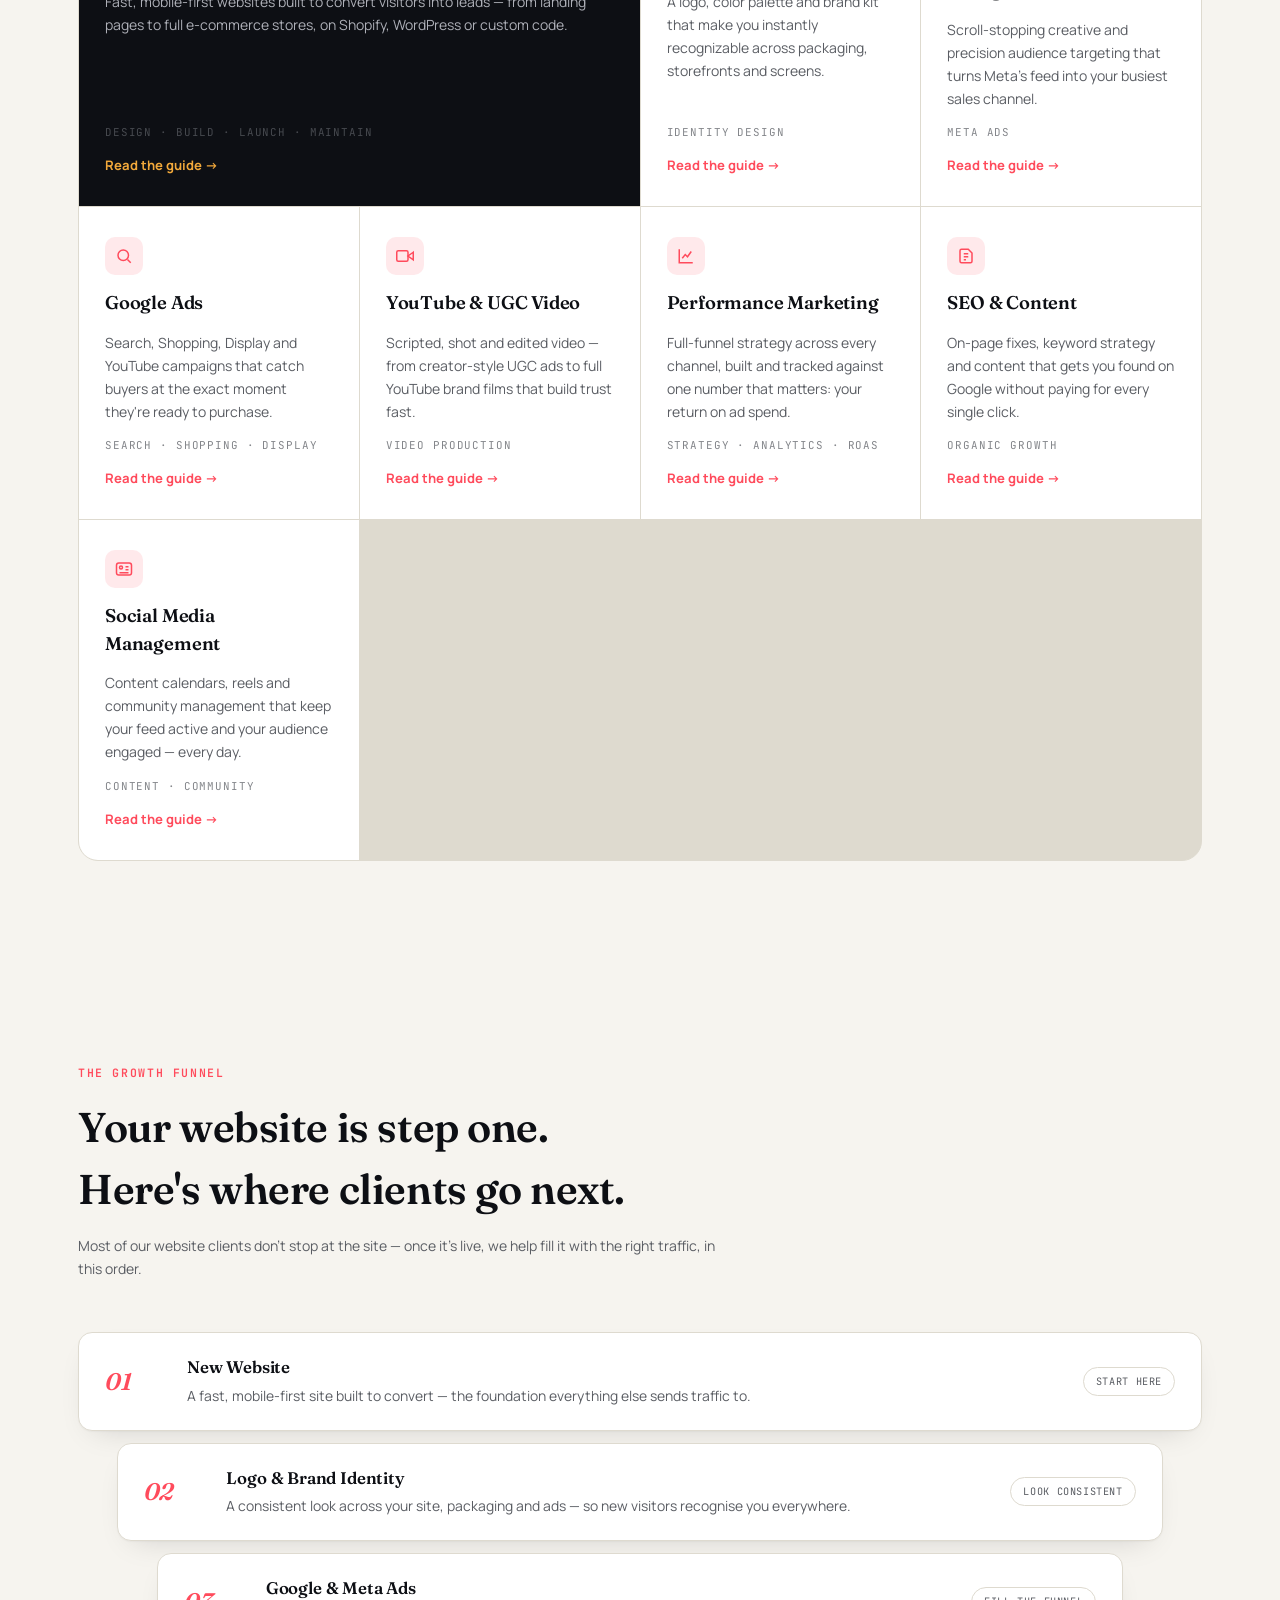
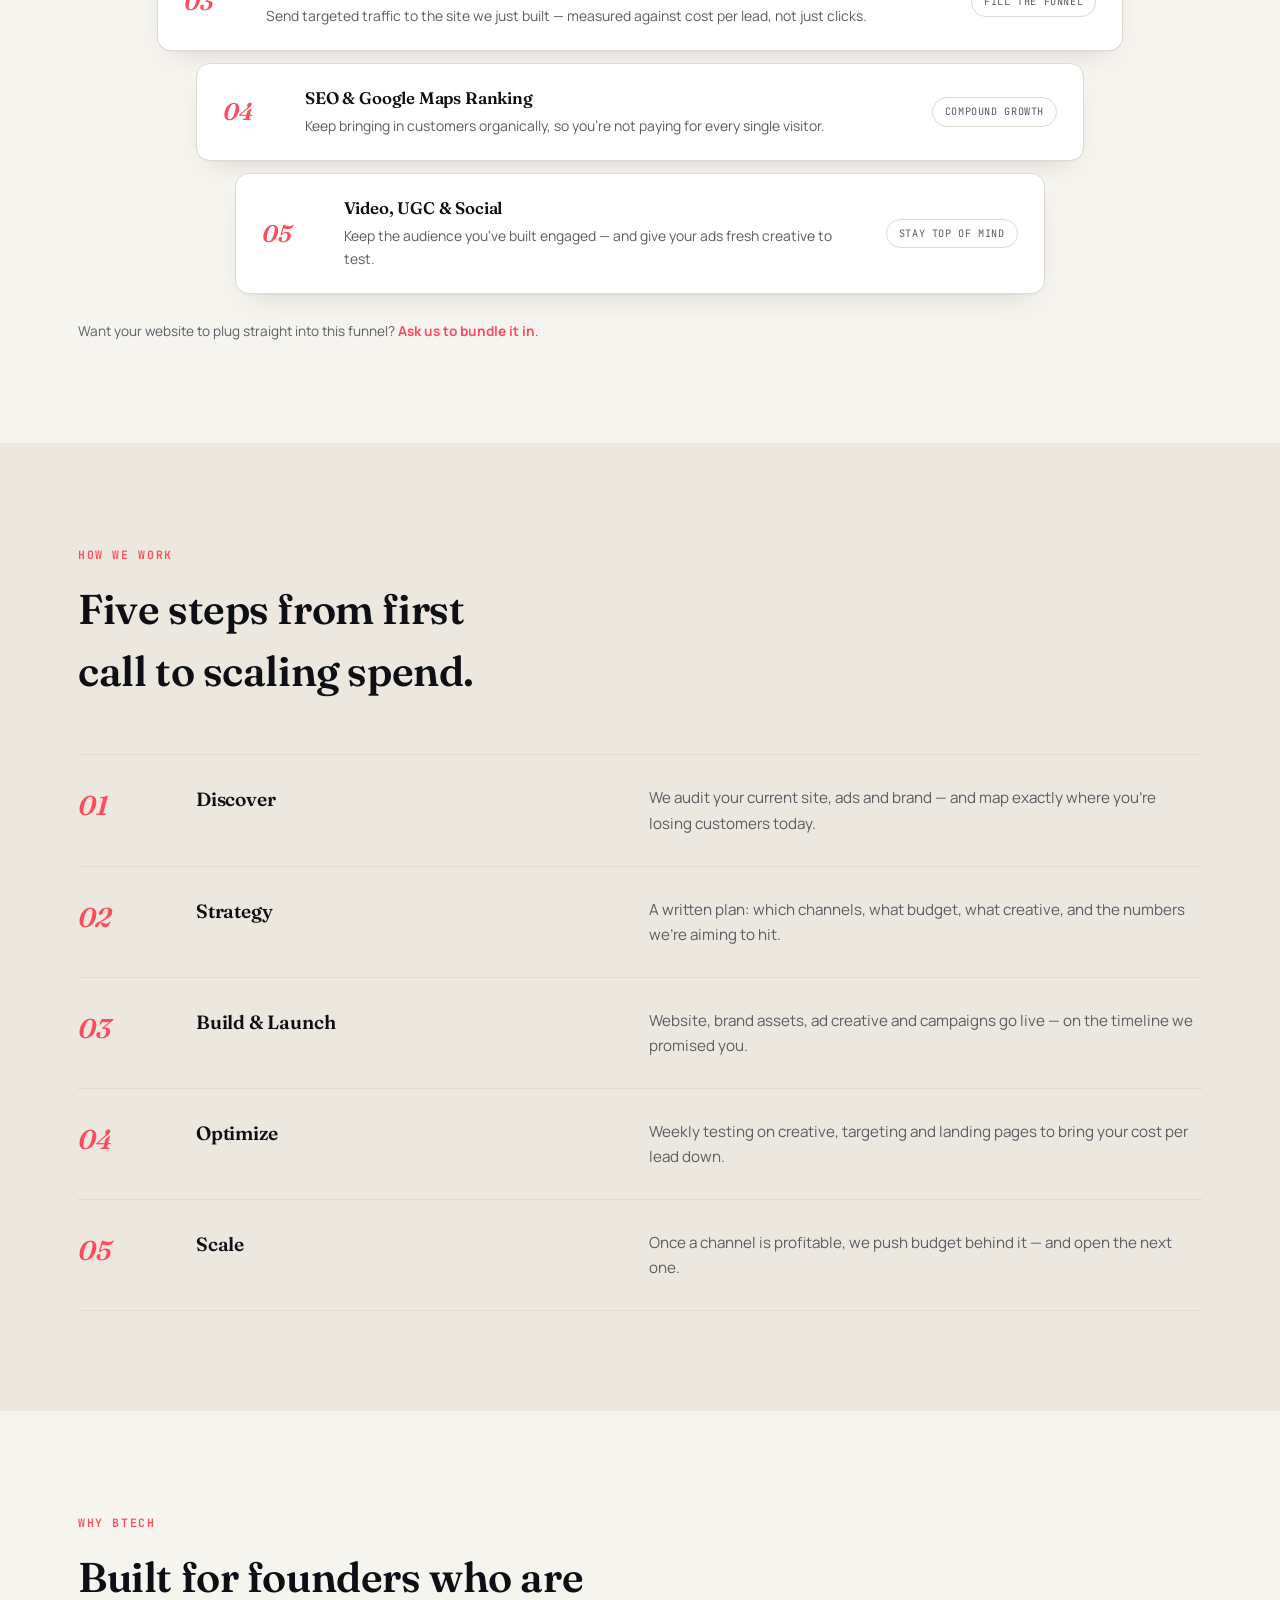
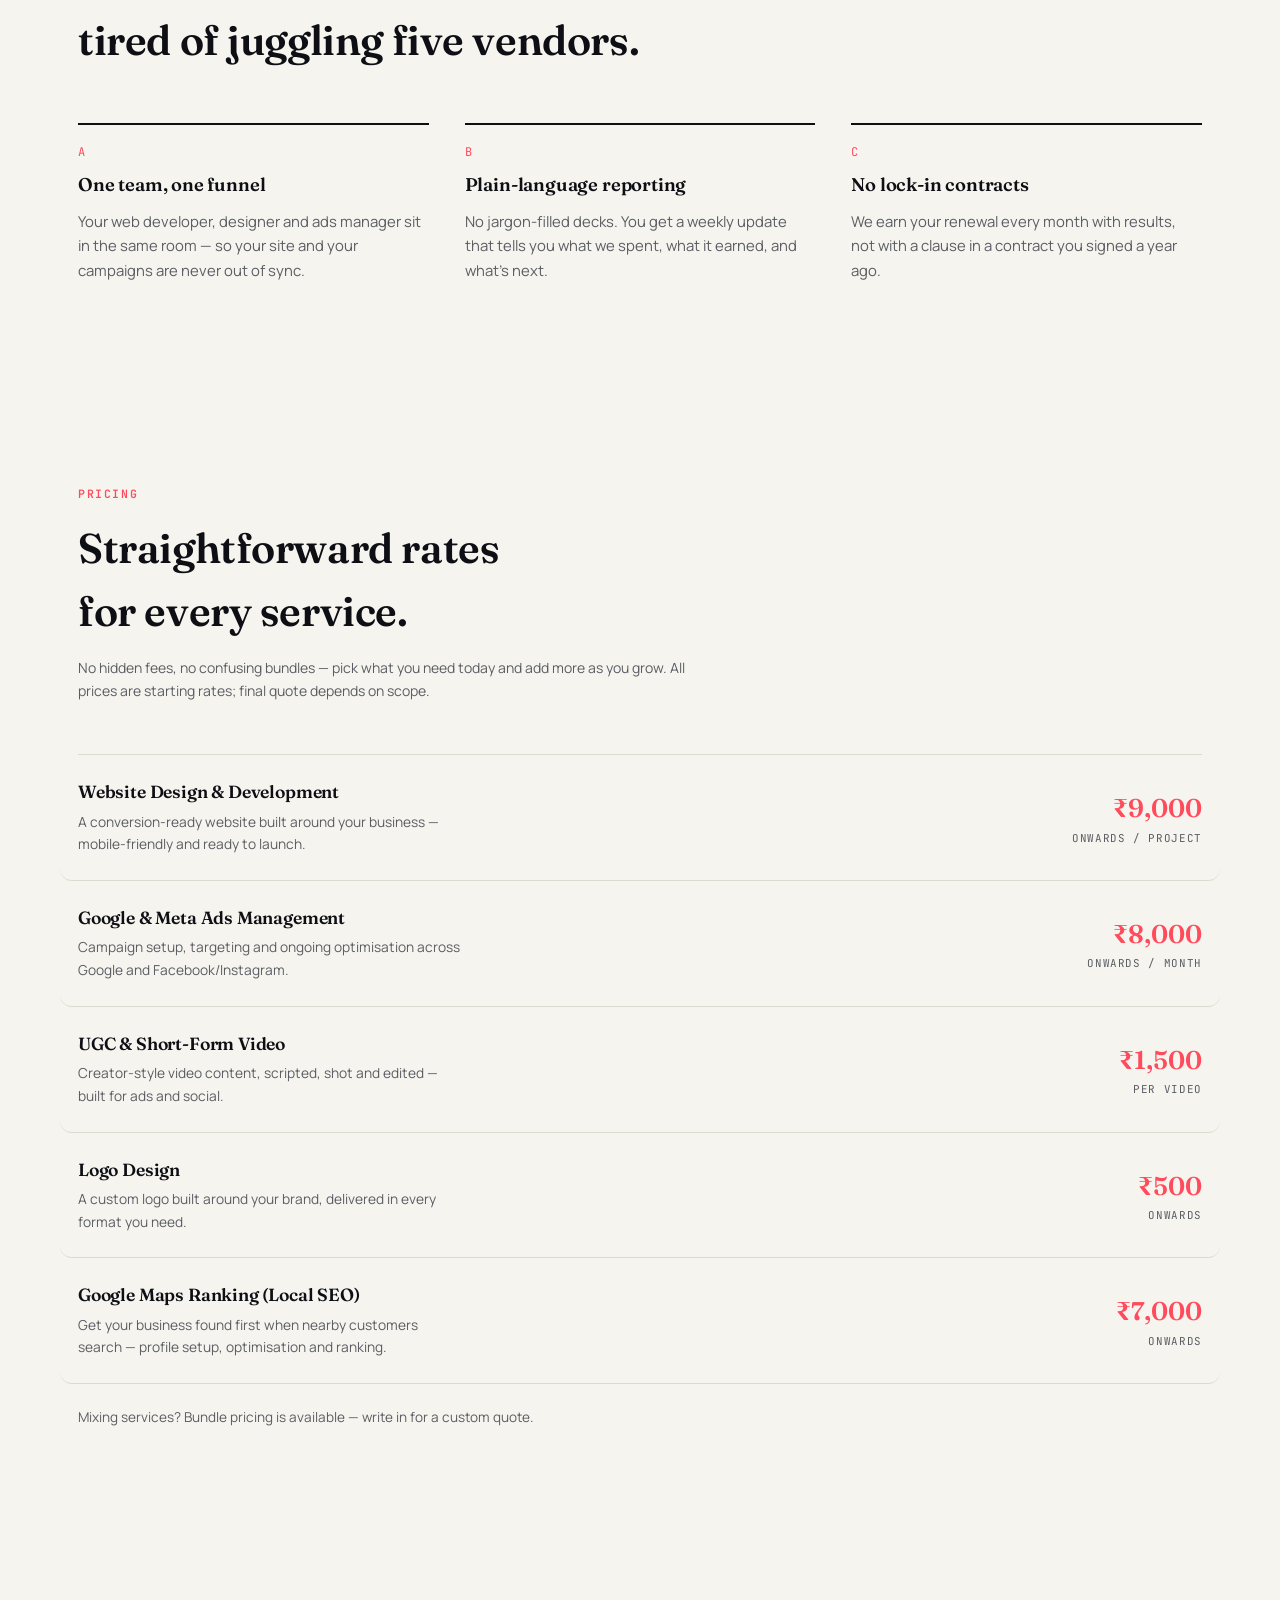
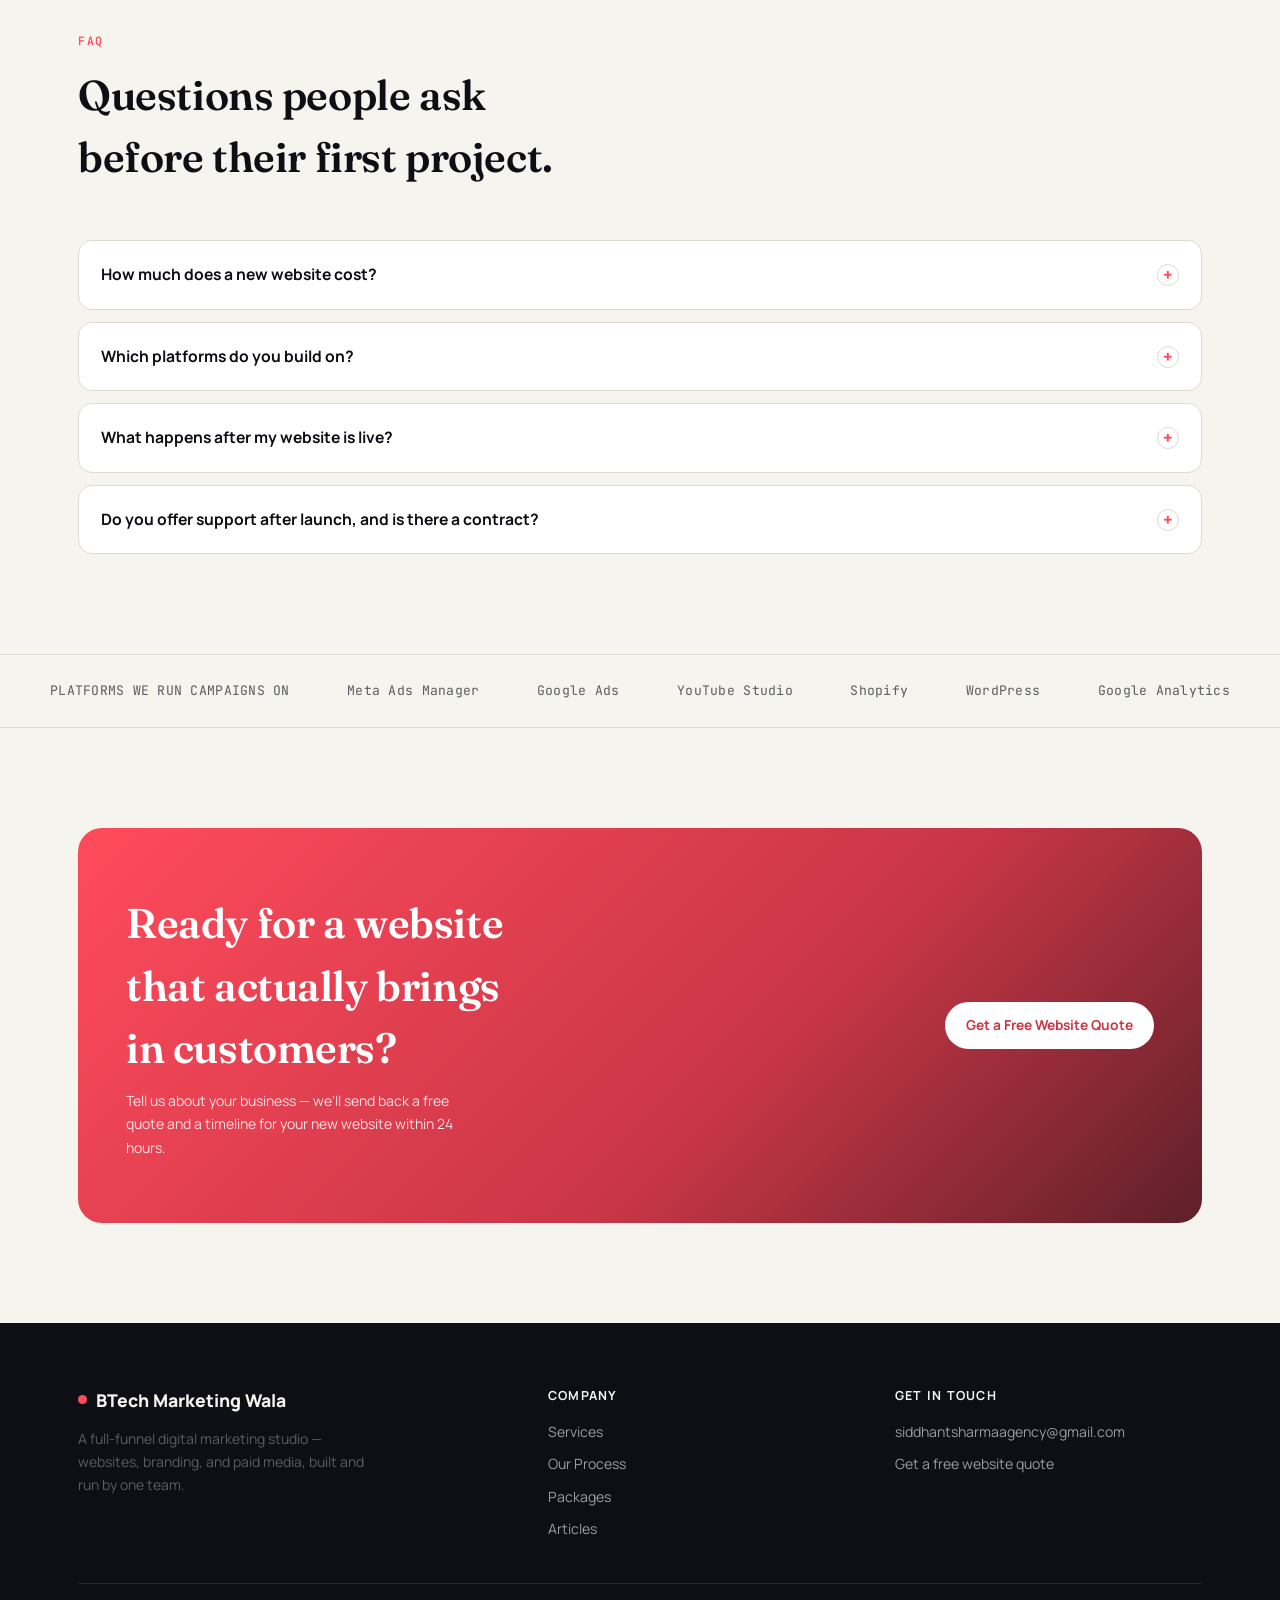
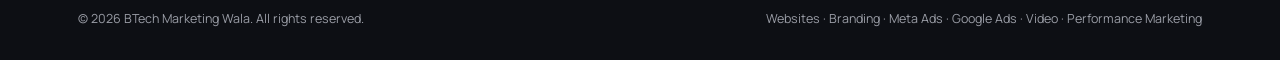
==== commit 277116ef: "Add in-depth articles for every service, linked from service cards - New articles/ section: one guid" ====
--- a/index.html
+++ b/index.html
@@ -114,544 +114,7 @@
 }
 </script>
 
-<style>
-  *{box-sizing:border-box}
-  html{-webkit-text-size-adjust:100%}
-  body{margin:0;font:400 14px/1.5 'Manrope',system-ui,-apple-system,sans-serif;background:#F6F4EF;color:#0D0F14}
-  img{max-width:100%}
-  [hidden]{display:none!important}
-</style>
-<style>
-  :root{
-    --ink:#0D0F14;
-    --ink-2:#171A21;
-    --paper:#F6F4EF;
-    --paper-2:#ECE8DF;
-    --coral:#FF4B5C;
-    --coral-dim:#C93646;
-    --gold:#F2A93B;
-    --ash:#5A5D63;
-    --line:#DEDACF;
-
-    --bg: var(--paper);
-    --bg-raised: #FFFFFF;
-    --bg-sunken: var(--paper-2);
-    --fg: var(--ink);
-    --fg-soft: var(--ash);
-    --border: var(--line);
-    --accent: var(--coral);
-    --accent-2: var(--gold);
-    --on-accent: #FFFFFF;
-    --shadow: 0 1px 2px rgba(13,15,20,.04), 0 12px 32px -16px rgba(13,15,20,.18);
-  }
-
-  @media (prefers-color-scheme: dark){
-    :root:not([data-theme="light"]){
-      --bg: var(--ink);
-      --bg-raised: var(--ink-2);
-      --bg-sunken: #0A0B0F;
-      --fg: var(--paper);
-      --fg-soft: #9A9DA6;
-      --border: #2A2E38;
-      --accent: var(--coral);
-      --accent-2: var(--gold);
-      --on-accent: #16090B;
-      --shadow: 0 1px 2px rgba(0,0,0,.3), 0 20px 48px -20px rgba(0,0,0,.6);
-    }
-  }
-  :root[data-theme="dark"]{
-    --bg: var(--ink);
-    --bg-raised: var(--ink-2);
-    --bg-sunken: #0A0B0F;
-    --fg: var(--paper);
-    --fg-soft: #9A9DA6;
-    --border: #2A2E38;
-    --accent: var(--coral);
-    --accent-2: var(--gold);
-    --on-accent: #16090B;
-    --shadow: 0 1px 2px rgba(0,0,0,.3), 0 20px 48px -20px rgba(0,0,0,.6);
-  }
-
-  *{box-sizing:border-box;}
-  html{scroll-behavior:smooth;}
-  body{
-    margin:0;
-    background:var(--bg);
-    color:var(--fg);
-    font-family:'Manrope',ui-sans-serif,system-ui,-apple-system,sans-serif;
-    -webkit-font-smoothing:antialiased;
-    overflow-x:hidden;
-  }
-  ::selection{ background:var(--accent); color:var(--on-accent); }
-
-  h1,h2,h3,h4{
-    font-family:'Fraunces',Georgia,'Times New Roman',serif;
-    font-weight:600;
-    letter-spacing:-0.01em;
-    text-wrap:balance;
-    margin:0;
-    color:var(--fg);
-  }
-  p{ margin:0; color:var(--fg-soft); line-height:1.65; }
-  a{ color:inherit; text-decoration:none; }
-  .mono{
-    font-family:'JetBrains Mono', ui-monospace, monospace;
-    font-variant-numeric: tabular-nums;
-  }
-  .eyebrow{
-    font-family:'JetBrains Mono', ui-monospace, monospace;
-    font-size:.72rem;
-    letter-spacing:.14em;
-    text-transform:uppercase;
-    color:var(--accent);
-    font-weight:600;
-  }
-
-  .wrap{ max-width:1180px; margin:0 auto; padding:0 28px; }
-  @media (max-width:640px){ .wrap{ padding:0 20px; } }
-
-  section{ position:relative; }
-
-  /* ---------- NAV ---------- */
-  header.nav{
-    position:sticky; top:0; z-index:50;
-    background:color-mix(in srgb, var(--bg) 88%, transparent);
-    backdrop-filter:blur(10px);
-    border-bottom:1px solid var(--border);
-  }
-  .nav-inner{
-    max-width:1180px; margin:0 auto; padding:16px 28px;
-    display:flex; align-items:center; justify-content:space-between; gap:24px;
-  }
-  .logo{ display:flex; align-items:center; gap:9px; font-weight:800; font-size:1.05rem; letter-spacing:-0.01em; }
-  .logo .dot{
-    width:9px; height:9px; border-radius:50%; background:var(--accent);
-    box-shadow:0 0 0 4px color-mix(in srgb, var(--accent) 18%, transparent);
-  }
-  .logo small{ font-family:'JetBrains Mono',monospace; font-weight:500; font-size:.62rem; letter-spacing:.1em; color:var(--fg-soft); display:block; margin-top:1px; }
-  nav.links{ display:flex; gap:28px; }
-  nav.links a{
-    font-size:.88rem; font-weight:600; color:var(--fg-soft);
-    padding:6px 0; border-bottom:2px solid transparent; transition:color .15s, border-color .15s;
-  }
-  nav.links a:hover{ color:var(--fg); border-color:var(--accent); }
-  @media (max-width:860px){ nav.links{ display:none; } }
-
-  .nav-toggle{
-    display:none; flex-direction:column; justify-content:center; gap:5px;
-    width:38px; height:38px; padding:0; border:1px solid var(--border); border-radius:10px;
-    background:transparent; cursor:pointer; flex-shrink:0;
-  }
-  .nav-toggle span{
-    display:block; width:16px; height:2px; margin:0 auto; background:var(--fg);
-    transition:transform .2s ease, opacity .2s ease;
-  }
-  .nav-toggle[aria-expanded="true"] span:nth-child(1){ transform:translateY(7px) rotate(45deg); }
-  .nav-toggle[aria-expanded="true"] span:nth-child(2){ opacity:0; }
-  .nav-toggle[aria-expanded="true"] span:nth-child(3){ transform:translateY(-7px) rotate(-45deg); }
-  @media (max-width:860px){ .nav-toggle{ display:flex; } }
-
-  .mobile-menu{
-    display:none; flex-direction:column;
-    border-top:1px solid var(--border); background:var(--bg);
-    padding:16px 20px 18px;
-  }
-  .mobile-menu.open{ display:flex; }
-  .mobile-menu .btn-primary{ justify-content:center; margin-bottom:10px; }
-  .mobile-menu a:not(.btn){
-    padding:14px 2px; font-size:.95rem; font-weight:600; color:var(--fg-soft);
-    border-bottom:1px solid var(--border);
-  }
-  .mobile-menu a:not(.btn):last-child{ border-bottom:none; }
-  @media (min-width:861px){ .mobile-menu{ display:none!important; } }
-  @media (max-width:640px){
-    .nav-inner{ padding:14px 20px; gap:12px; }
-    .nav-inner > a.btn{ display:none; }
-  }
-
-  .btn{
-    display:inline-flex; align-items:center; gap:8px;
-    font-family:'Manrope',sans-serif; font-weight:700; font-size:.86rem;
-    padding:12px 20px; border-radius:100px; border:1px solid transparent;
-    cursor:pointer; transition:transform .15s ease, box-shadow .15s ease, background .15s;
-    white-space:nowrap;
-  }
-  .btn:focus-visible{ outline:2px solid var(--accent); outline-offset:3px; }
-  .btn-primary{
-    background:var(--accent); color:var(--on-accent);
-    position:relative; overflow:hidden;
-  }
-  .btn-primary::after{
-    content:''; position:absolute; inset:0;
-    background:linear-gradient(115deg, transparent 30%, rgba(255,255,255,.45) 50%, transparent 70%);
-    transform:translateX(-120%);
-    transition:transform .6s ease;
-  }
-  .btn-primary:hover{ transform:translateY(-2px) scale(1.03); box-shadow:0 12px 28px -10px color-mix(in srgb, var(--accent) 75%, transparent); }
-  .btn-primary:hover::after{ transform:translateX(120%); }
-  .btn-ghost{ background:transparent; color:var(--fg); border-color:var(--border); }
-  .btn-ghost:hover{ border-color:var(--fg-soft); transform:translateY(-1px); }
-  .btn-ghost .arrow-bounce{ display:inline-block; animation:arrowBounce 1.6s ease-in-out infinite; }
-  @keyframes arrowBounce{ 0%,100%{ transform:translateY(0); } 50%{ transform:translateY(4px); } }
-  .btn-sm{ padding:9px 16px; font-size:.8rem; }
-  @media (prefers-reduced-motion: reduce){
-    .btn-primary::after{ display:none; }
-    .btn-ghost .arrow-bounce{ animation:none; }
-  }
-
-  /* ---------- HERO ---------- */
-  .hero{
-    background:var(--ink); color:var(--paper);
-    padding:88px 0 0;
-    overflow:hidden;
-    position:relative;
-  }
-  :root[data-theme="light"] .hero, :root:not([data-theme]) .hero { }
-  .hero::before{
-    content:''; position:absolute; top:-140px; left:-100px; width:460px; height:460px;
-    background:radial-gradient(circle, color-mix(in srgb, var(--gold) 38%, transparent), transparent 70%);
-    filter:blur(50px); pointer-events:none; z-index:0;
-    animation:heroGlow 7s ease-in-out infinite;
-  }
-  @keyframes heroGlow{
-    0%,100%{ opacity:.45; transform:scale(1); }
-    50%{ opacity:.8; transform:scale(1.15); }
-  }
-  @media (prefers-reduced-motion: reduce){ .hero::before{ animation:none; opacity:.6; } }
-  .hero-grid{
-    max-width:1180px; margin:0 auto; padding:0 28px 64px;
-    display:grid; grid-template-columns:1.15fr .85fr; gap:56px; align-items:end;
-    position:relative;
-  }
-  @media (max-width:900px){ .hero-grid{ grid-template-columns:1fr; gap:36px; } }
-
-  .hero h1{
-    color:var(--paper);
-    font-size:clamp(2.6rem, 6.4vw, 5.1rem);
-    line-height:.98;
-    font-weight:500;
-  }
-  .hero h1 em{
-    font-style:italic; font-weight:600;
-    background:linear-gradient(100deg, var(--gold), var(--coral) 70%);
-    -webkit-background-clip:text; background-clip:text; color:transparent;
-  }
-  .hero-eyebrow{
-    display:flex; align-items:center; gap:10px; margin-bottom:22px;
-    font-family:'JetBrains Mono',monospace; font-size:.72rem; letter-spacing:.14em; text-transform:uppercase;
-    color:var(--gold);
-  }
-  .hero-eyebrow::before{ content:''; width:26px; height:1px; background:var(--gold); }
-
-  @keyframes fadeUp{ from{ opacity:0; transform:translateY(16px); } to{ opacity:1; transform:translateY(0); } }
-  @keyframes pulseDot{
-    0%{ box-shadow:0 0 0 0 rgba(242,169,59,.55); }
-    70%{ box-shadow:0 0 0 9px rgba(242,169,59,0); }
-    100%{ box-shadow:0 0 0 0 rgba(242,169,59,0); }
-  }
-  @keyframes ctaGlow{
-    0%, 100%{ box-shadow:0 10px 30px -10px color-mix(in srgb, var(--accent) 75%, transparent); }
-    50%{ box-shadow:0 14px 38px -8px color-mix(in srgb, var(--accent) 95%, transparent); }
-  }
-
-  .hero-badge{
-    display:inline-flex; align-items:center; gap:9px; margin-bottom:14px;
-    padding:8px 16px 8px 14px; border-radius:100px; border:1px solid color-mix(in srgb, var(--gold) 50%, transparent);
-    background:linear-gradient(100deg, color-mix(in srgb, var(--gold) 20%, transparent), color-mix(in srgb, var(--coral) 14%, transparent));
-    font-family:'Manrope',sans-serif; font-weight:700; font-size:.82rem; color:var(--gold);
-    box-shadow:0 4px 18px -8px rgba(242,169,59,.35);
-    animation:fadeUp .6s ease both;
-  }
-  .hero-badge .dot2{
-    width:8px; height:8px; border-radius:50%; background:var(--gold); flex-shrink:0;
-    animation:pulseDot 1.8s ease-out infinite;
-  }
-
-  .hero-divider{
-    width:64px; height:2px; margin:0 0 14px; border-radius:2px; transform-origin:left center;
-    background:linear-gradient(90deg, var(--gold), var(--coral), var(--gold));
-    background-size:200% 100%;
-    animation:lineGrow .7s cubic-bezier(.16,.84,.44,1) .5s both, lineShimmer 2.6s ease-in-out .9s infinite;
-  }
-  @keyframes lineGrow{ from{ transform:scaleX(0); opacity:0; } to{ transform:scaleX(1); opacity:1; } }
-  @keyframes lineShimmer{ 0%,100%{ background-position:0% 50%; } 50%{ background-position:100% 50%; } }
-
-  .hero-sub{
-    max-width:46ch; margin-top:24px; font-size:1.05rem; color:#B9BAC2; line-height:1.7;
-    animation:fadeUp .7s ease .26s both;
-  }
-  .hero-cta{
-    display:flex; gap:14px; margin-top:34px; flex-wrap:wrap;
-    animation:fadeUp .7s ease .36s both;
-  }
-  .hero-cta .btn-primary{
-    box-shadow:0 10px 30px -10px color-mix(in srgb, var(--accent) 75%, transparent);
-    animation:ctaGlow 2.6s ease-in-out infinite;
-  }
-  .hero-note{
-    margin-top:16px; font-size:.78rem; color:#7C7E88;
-    animation:fadeUp .7s ease .46s both;
-  }
-  .hero-eyebrow{ animation:fadeUp .6s ease .08s both; }
-  .hero h1{ animation:fadeUp .7s ease .16s both; }
-
-  @media (prefers-reduced-motion: reduce){
-    .hero-badge, .hero-eyebrow, .hero h1, .hero-sub, .hero-cta, .hero-note, .hero-divider,
-    .hero-badge .dot2, .hero-cta .btn-primary{ animation:none!important; }
-    .hero-divider{ transform:none; opacity:1; }
-  }
-
-  .hero-side{ display:flex; flex-direction:column; gap:18px; }
-  .hero-card{
-    background:var(--ink-2); border:1px solid #262A34; border-radius:16px;
-    padding:20px 22px;
-  }
-  .hero-card .num{ font-family:'Fraunces',serif; font-size:2rem; font-weight:600; color:var(--paper); }
-  .hero-card .label{ font-size:.8rem; color:#9A9DA6; margin-top:4px; }
-
-  /* marquee */
-  .marquee{
-    border-top:1px solid #262A34; border-bottom:1px solid #262A34;
-    background:var(--ink-2);
-    overflow:hidden; white-space:nowrap;
-    padding:16px 0;
-  }
-  .marquee-track{
-    display:inline-flex; gap:0; animation:scroll 34s linear infinite;
-  }
-  @media (prefers-reduced-motion: reduce){ .marquee-track{ animation:none; } .marquee{ overflow-x:auto; } }
-  .marquee-track span{
-    font-family:'JetBrains Mono',monospace; font-size:.85rem; letter-spacing:.04em;
-    color:#8B8E97; padding:0 22px; display:inline-flex; align-items:center; gap:22px;
-  }
-  .marquee-track span b{ color:var(--gold); font-weight:600; }
-  @keyframes scroll{ from{ transform:translateX(0); } to{ transform:translateX(-50%); } }
-
-  /* ---------- SECTION HEADERS ---------- */
-  .sec-head{ max-width:640px; margin-bottom:52px; }
-  .sec-head h2{ font-size:clamp(1.8rem, 3.4vw, 2.6rem); margin-top:14px; }
-  .sec-pad{ padding:100px 0; }
-  @media (max-width:640px){ .sec-pad{ padding:70px 0; } }
-
-  /* ---------- SERVICES ---------- */
-  .service-grid{
-    display:grid; grid-template-columns:repeat(4, 1fr); gap:1px;
-    background:var(--border); border:1px solid var(--border); border-radius:20px; overflow:hidden;
-  }
-  @media (max-width:940px){ .service-grid{ grid-template-columns:repeat(2,1fr); } }
-  @media (max-width:560px){ .service-grid{ grid-template-columns:1fr; } }
-  .service-card{
-    background:var(--bg-raised); padding:30px 26px; min-height:220px;
-    display:flex; flex-direction:column; gap:14px; position:relative; z-index:1;
-    transition:background .18s, transform .22s ease, box-shadow .22s ease;
-  }
-  .service-card:hover{
-    background:var(--bg-sunken); transform:translateY(-6px); z-index:2;
-    box-shadow:0 20px 40px -18px rgba(13,15,20,.35);
-  }
-  .service-card .ic{
-    width:38px; height:38px; border-radius:10px; display:flex; align-items:center; justify-content:center;
-    background:color-mix(in srgb, var(--accent) 12%, transparent); color:var(--accent);
-    transition:transform .22s ease;
-  }
-  .service-card:hover .ic{ transform:scale(1.12) rotate(-4deg); }
-  .service-card.lead{ grid-column:span 2; grid-row:span 1; background:var(--ink); color:var(--paper); }
-  .service-card.lead p{ color:#AEB0B8; }
-  .service-card.lead .ic{ background:color-mix(in srgb, var(--gold) 20%, transparent); color:var(--gold); }
-  .service-card h3{ font-size:1.15rem; font-weight:600; }
-  .service-card .tag{
-    margin-top:auto; font-family:'JetBrains Mono',monospace; font-size:.68rem; letter-spacing:.08em;
-    text-transform:uppercase; color:var(--fg-soft); opacity:.75;
-  }
-
-  /* ---------- FUNNEL ---------- */
-  .funnel-list{ display:flex; flex-direction:column; gap:12px; }
-  .funnel-row{
-    display:grid; grid-template-columns:60px 1fr auto; gap:22px; align-items:center;
-    padding:22px 26px; border:1px solid var(--border); border-radius:14px; background:var(--bg-raised);
-    box-shadow:var(--shadow);
-  }
-  .funnel-row:nth-child(1){ width:100%; margin-inline:auto; }
-  .funnel-row:nth-child(2){ width:93%; margin-inline:auto; }
-  .funnel-row:nth-child(3){ width:86%; margin-inline:auto; }
-  .funnel-row:nth-child(4){ width:79%; margin-inline:auto; }
-  .funnel-row:nth-child(5){ width:72%; margin-inline:auto; }
-  .funnel-num{ font-family:'Fraunces',serif; font-style:italic; font-size:1.5rem; color:var(--accent); font-weight:600; }
-  .funnel-body h3{ font-size:1.05rem; margin-bottom:4px; }
-  .funnel-body p{ font-size:.87rem; }
-  .funnel-tag{
-    font-family:'JetBrains Mono',monospace; font-size:.64rem; letter-spacing:.06em; text-transform:uppercase;
-    color:var(--fg-soft); white-space:nowrap; padding:6px 12px; border:1px solid var(--border); border-radius:100px;
-  }
-  @media (max-width:700px){
-    .funnel-row{ grid-template-columns:40px 1fr; padding:18px 20px; }
-    .funnel-tag{ grid-column:2/3; justify-self:start; margin-top:4px; }
-    .funnel-row:nth-child(n){ width:100%!important; }
-  }
-
-  /* ---------- PROCESS ---------- */
-  .process{ background:var(--bg-sunken); }
-  .process-list{ display:flex; flex-direction:column; }
-  .process-row{
-    display:grid; grid-template-columns:90px 1fr 1.3fr; gap:28px; padding:30px 0;
-    border-top:1px solid var(--border); align-items:start;
-  }
-  .process-row:last-child{ border-bottom:1px solid var(--border); }
-  @media (max-width:760px){ .process-row{ grid-template-columns:50px 1fr; } .process-row p.step-desc{ grid-column:2/3; } }
-  .process-row .step-num{ font-family:'Fraunces',serif; font-style:italic; font-size:1.7rem; color:var(--accent); font-weight:600; }
-  .process-row h3{ font-size:1.2rem; }
-  .process-row p{ font-size:.95rem; }
-
-  /* ---------- WHY ---------- */
-  .why-grid{ display:grid; grid-template-columns:repeat(3,1fr); gap:36px; }
-  @media (max-width:820px){ .why-grid{ grid-template-columns:1fr; gap:28px; } }
-  .why-item{ border-top:2px solid var(--fg); padding-top:18px; }
-  .why-item .n{ font-family:'JetBrains Mono',monospace; font-size:.75rem; color:var(--accent); margin-bottom:10px; display:block; }
-  .why-item h3{ font-size:1.15rem; margin-bottom:10px; }
-  .why-item p{ font-size:.93rem; }
-
-  /* ---------- PACKAGES ---------- */
-  .rate-list{ display:flex; flex-direction:column; border-top:1px solid var(--border); }
-  .rate-row{
-    display:grid; grid-template-columns:1fr auto; gap:18px; align-items:center;
-    padding:24px 18px; margin:0 -18px; border-bottom:1px solid var(--border); border-radius:12px;
-    transition:background .2s ease, transform .2s ease;
-  }
-  .rate-row:hover{ background:var(--bg-sunken); transform:translateX(4px); }
-  .rate-row h3{ font-size:1.1rem; margin-bottom:5px; }
-  .rate-row p{ font-size:.86rem; max-width:48ch; }
-  .rate-price{ text-align:right; white-space:nowrap; }
-  .rate-price .amt{ font-family:'Fraunces',serif; font-weight:600; font-size:1.6rem; color:var(--accent); transition:transform .2s ease; }
-  .rate-row:hover .rate-price .amt{ transform:scale(1.08); }
-  .rate-price .unit{ display:block; font-family:'JetBrains Mono',monospace; font-size:.68rem; letter-spacing:.06em; text-transform:uppercase; color:var(--fg-soft); margin-top:2px; }
-  @media (max-width:600px){
-    .rate-row{ grid-template-columns:1fr; gap:8px; padding:20px 14px; margin:0 -14px; }
-    .rate-row:hover{ transform:none; }
-    .rate-price{ text-align:left; }
-  }
-  .pkg-grid{ display:grid; grid-template-columns:repeat(3,1fr); gap:22px; }
-  @media (max-width:900px){ .pkg-grid{ grid-template-columns:1fr; } }
-  .pkg{
-    border:1px solid var(--border); border-radius:18px; padding:32px 28px; background:var(--bg-raised);
-    display:flex; flex-direction:column; box-shadow:var(--shadow);
-  }
-  .pkg.feat{ border-color:var(--accent); position:relative; background:var(--ink); }
-  .pkg.feat h3, .pkg.feat .price, .pkg.feat li{ color:var(--paper); }
-  .pkg.feat p{ color:#AEB0B8; }
-  .pkg.feat li{ border-color:#2A2E38; }
-  .pkg .pill{
-    align-self:flex-start; font-family:'JetBrains Mono',monospace; font-size:.66rem; letter-spacing:.08em;
-    text-transform:uppercase; background:var(--accent); color:var(--on-accent); padding:4px 10px; border-radius:100px;
-    margin-bottom:18px;
-  }
-  .pkg h3{ font-size:1.3rem; margin-bottom:6px; }
-  .pkg .price{ font-family:'Fraunces',serif; font-size:2.1rem; font-weight:600; margin:10px 0 4px; }
-  .pkg .price span{ font-family:'Manrope',sans-serif; font-size:.85rem; font-weight:600; color:var(--fg-soft); }
-  .pkg .desc{ font-size:.88rem; margin-bottom:22px; }
-  .pkg ul{ list-style:none; margin:0 0 26px; padding:0; display:flex; flex-direction:column; gap:11px; flex:1; }
-  .pkg li{ font-size:.87rem; padding-bottom:11px; border-bottom:1px dashed var(--border); display:flex; gap:9px; color:var(--fg); }
-  .pkg li:last-child{ border-bottom:none; padding-bottom:0; }
-  .pkg li::before{ content:'—'; color:var(--accent); flex-shrink:0; }
-
-  /* ---------- FAQ ---------- */
-  .faq-list{ display:flex; flex-direction:column; gap:12px; }
-  .faq-item{
-    border:1px solid var(--border); border-radius:14px; background:var(--bg-raised);
-    padding:4px 22px; transition:border-color .18s, background .18s;
-  }
-  .faq-item[open]{ border-color:var(--accent); background:var(--bg-sunken); }
-  .faq-item summary{
-    list-style:none; cursor:pointer; padding:18px 0;
-    display:flex; align-items:center; justify-content:space-between; gap:16px;
-    font-family:'Manrope',sans-serif; font-weight:700; font-size:.98rem; color:var(--fg);
-  }
-  .faq-item summary::-webkit-details-marker{ display:none; }
-  .faq-item summary .plus{
-    flex-shrink:0; width:22px; height:22px; border-radius:50%; border:1px solid var(--border);
-    display:flex; align-items:center; justify-content:center; font-family:'JetBrains Mono',monospace;
-    font-size:1rem; color:var(--accent); transition:transform .2s ease;
-  }
-  .faq-item[open] summary .plus{ transform:rotate(45deg); }
-  .faq-item p{ font-size:.9rem; padding-bottom:20px; max-width:64ch; }
-
-  /* ---------- TOOLS STRIP ---------- */
-  .tools{ border-top:1px solid var(--border); border-bottom:1px solid var(--border); }
-  .tools-inner{ display:flex; flex-wrap:wrap; gap:10px 0; justify-content:space-between; padding:26px 0; }
-  .tools-inner span{
-    font-family:'JetBrains Mono',monospace; font-size:.82rem; color:var(--fg-soft); letter-spacing:.02em;
-  }
-
-  /* ---------- CTA BANNER ---------- */
-  .cta-banner{
-    background:linear-gradient(135deg, var(--coral), var(--coral-dim) 60%, var(--ink) 130%);
-    color:#fff; border-radius:24px; padding:64px 48px; text-align:left;
-    display:flex; justify-content:space-between; align-items:center; gap:32px; flex-wrap:wrap;
-  }
-  .cta-banner h2{ color:#fff; font-size:clamp(1.8rem,3.6vw,2.6rem); max-width:16ch; }
-  .cta-banner p{ color:rgba(255,255,255,.85); margin-top:10px; max-width:40ch; }
-  .cta-banner .btn-primary{ background:#fff; color:var(--coral-dim); }
-  @media (max-width:640px){ .cta-banner{ padding:44px 26px; } }
-
-  /* ---------- FOOTER ---------- */
-  footer{ background:var(--ink); color:#9A9DA6; padding:64px 0 32px; }
-  .foot-grid{ display:grid; grid-template-columns:1.4fr 1fr 1fr; gap:40px; padding-bottom:44px; border-bottom:1px solid #262A34; }
-  @media (max-width:700px){ .foot-grid{ grid-template-columns:1fr; gap:32px; } }
-  footer h4{ color:var(--paper); font-family:'Manrope',sans-serif; font-size:.78rem; text-transform:uppercase; letter-spacing:.1em; font-weight:700; margin-bottom:16px; }
-  footer .flinks{ display:flex; flex-direction:column; gap:11px; }
-  footer .flinks a{ font-size:.88rem; color:#9A9DA6; transition:color .15s; }
-  footer .flinks a:hover{ color:var(--gold); }
-  footer .foot-logo{ color:var(--paper); font-weight:800; font-size:1.1rem; display:flex; align-items:center; gap:9px; margin-bottom:14px; }
-  footer .foot-bottom{ display:flex; justify-content:space-between; padding-top:26px; font-size:.78rem; flex-wrap:wrap; gap:12px; }
-
-  .reveal{ opacity:1; }
-
-  #hookCanvas{ position:absolute; inset:0; width:100%; height:100%; pointer-events:none; opacity:.55; }
-
-  /* ---------- FLOATING CONTACT BUTTONS ---------- */
-  .float-contact{
-    position:fixed; right:20px; bottom:20px; z-index:60;
-    display:flex; flex-direction:column; gap:12px; align-items:flex-end;
-  }
-  .float-btn{
-    width:56px; height:56px; border-radius:50%;
-    display:flex; align-items:center; justify-content:center;
-    color:#fff; box-shadow:0 10px 24px -8px rgba(13,15,20,.45);
-    transition:transform .15s ease, box-shadow .15s ease;
-  }
-  .float-btn:hover{ transform:translateY(-2px) scale(1.08); }
-  .float-btn:focus-visible{ outline:2px solid var(--accent); outline-offset:3px; }
-  .float-btn.whatsapp{ background:#25D366; position:relative; }
-  .float-btn.call{ background:var(--accent); position:relative; }
-  .float-btn::before{
-    content:''; position:absolute; inset:0; border-radius:50%;
-    box-shadow:0 0 0 0 currentColor; opacity:.55;
-    animation:floatPing 2.4s ease-out infinite;
-  }
-  .float-btn.whatsapp::before{ color:#25D366; }
-  .float-btn.call::before{ color:var(--accent); animation-delay:1.2s; }
-  @keyframes floatPing{
-    0%{ box-shadow:0 0 0 0 currentColor; opacity:.45; }
-    75%{ box-shadow:0 0 0 16px currentColor; opacity:0; }
-    100%{ box-shadow:0 0 0 16px currentColor; opacity:0; }
-  }
-  @media (max-width:640px){
-    .float-contact{ right:14px; bottom:14px; gap:10px; }
-    .float-btn{ width:50px; height:50px; }
-  }
-  @media (prefers-reduced-motion: reduce){
-    .float-btn::before{ animation:none; display:none; }
-  }
-
-  /* ---------- SCROLL REVEAL ---------- */
-  .reveal-up{
-    opacity:0; transform:translateY(28px);
-    transition:opacity .7s cubic-bezier(.16,.84,.44,1), transform .7s cubic-bezier(.16,.84,.44,1);
-  }
-  .reveal-up.is-visible{ opacity:1; transform:translateY(0); }
-  @media (prefers-reduced-motion: reduce){
-    .reveal-up{ opacity:1; transform:none; transition:none; }
-  }
-</style>
+<link rel="stylesheet" href="assets/style.css">
 </head>
 <body>
 
@@ -668,6 +131,7 @@
       <a href="#why">Why Us</a>
       <a href="#packages">Packages</a>
       <a href="#faq">FAQ</a>
+      <a href="articles/index.html">Articles</a>
     </nav>
     <a class="btn btn-primary btn-sm" href="https://wa.me/917291004406?text=Hi%2C%20I%27d%20like%20a%20free%20website%20quote" target="_blank" rel="noopener">Get a Free Website Quote</a>
     <button class="nav-toggle" id="navToggle" aria-label="Open menu" aria-expanded="false" aria-controls="mobileMenu">
@@ -682,6 +146,7 @@
     <a href="#why">Why Us</a>
     <a href="#packages">Packages</a>
     <a href="#faq">FAQ</a>
+    <a href="articles/index.html">Articles</a>
   </nav>
 </header>
 
@@ -741,6 +206,7 @@
           <h3>Website Design &amp; Development</h3>
           <p>Fast, mobile-first websites built to convert visitors into leads &mdash; from landing pages to full e-commerce stores, on Shopify, WordPress or custom code.</p>
           <span class="tag">Design &middot; Build &middot; Launch &middot; Maintain</span>
+          <a class="learn-more" href="articles/website-design-development.html">Read the guide &rarr;</a>
         </div>
 
         <div class="service-card reveal-up">
@@ -748,6 +214,7 @@
           <h3>Logo &amp; Brand Identity</h3>
           <p>A logo, color palette and brand kit that make you instantly recognizable across packaging, storefronts and screens.</p>
           <span class="tag">Identity Design</span>
+          <a class="learn-more" href="articles/logo-brand-identity.html">Read the guide &rarr;</a>
         </div>
 
         <div class="service-card reveal-up">
@@ -755,6 +222,7 @@
           <h3>Facebook &amp; Instagram Ads</h3>
           <p>Scroll-stopping creative and precision audience targeting that turns Meta's feed into your busiest sales channel.</p>
           <span class="tag">Meta Ads</span>
+          <a class="learn-more" href="articles/facebook-instagram-ads.html">Read the guide &rarr;</a>
         </div>
 
         <div class="service-card reveal-up">
@@ -762,6 +230,7 @@
           <h3>Google Ads</h3>
           <p>Search, Shopping, Display and YouTube campaigns that catch buyers at the exact moment they're ready to purchase.</p>
           <span class="tag">Search &middot; Shopping &middot; Display</span>
+          <a class="learn-more" href="articles/google-ads.html">Read the guide &rarr;</a>
         </div>
 
         <div class="service-card reveal-up">
@@ -769,6 +238,7 @@
           <h3>YouTube &amp; UGC Video</h3>
           <p>Scripted, shot and edited video &mdash; from creator-style UGC ads to full YouTube brand films that build trust fast.</p>
           <span class="tag">Video Production</span>
+          <a class="learn-more" href="articles/youtube-ugc-video.html">Read the guide &rarr;</a>
         </div>
 
         <div class="service-card reveal-up">
@@ -776,6 +246,7 @@
           <h3>Performance Marketing</h3>
           <p>Full-funnel strategy across every channel, built and tracked against one number that matters: your return on ad spend.</p>
           <span class="tag">Strategy &middot; Analytics &middot; ROAS</span>
+          <a class="learn-more" href="articles/performance-marketing.html">Read the guide &rarr;</a>
         </div>
 
         <div class="service-card reveal-up">
@@ -783,6 +254,7 @@
           <h3>SEO &amp; Content</h3>
           <p>On-page fixes, keyword strategy and content that gets you found on Google without paying for every single click.</p>
           <span class="tag">Organic Growth</span>
+          <a class="learn-more" href="articles/seo-content.html">Read the guide &rarr;</a>
         </div>
 
         <div class="service-card reveal-up">
@@ -790,6 +262,7 @@
           <h3>Social Media Management</h3>
           <p>Content calendars, reels and community management that keep your feed active and your audience engaged &mdash; every day.</p>
           <span class="tag">Content &middot; Community</span>
+          <a class="learn-more" href="articles/social-media-management.html">Read the guide &rarr;</a>
         </div>
       </div>
     </div>
@@ -1033,6 +506,7 @@
           <a href="#services">Services</a>
           <a href="#process">Our Process</a>
           <a href="#packages">Packages</a>
+          <a href="articles/index.html">Articles</a>
         </div>
       </div>
       <div>
@@ -1050,105 +524,7 @@
   </div>
 </footer>
 
-<script>
-  document.getElementById('yr').textContent = new Date().getFullYear();
-
-  // mobile nav toggle
-  (function(){
-    var toggle = document.getElementById('navToggle');
-    var menu = document.getElementById('mobileMenu');
-    if(!toggle || !menu) return;
-    function close(){
-      menu.classList.remove('open');
-      toggle.setAttribute('aria-expanded', 'false');
-    }
-    toggle.addEventListener('click', function(){
-      var open = menu.classList.toggle('open');
-      toggle.setAttribute('aria-expanded', open ? 'true' : 'false');
-    });
-    menu.querySelectorAll('a').forEach(function(a){
-      a.addEventListener('click', close);
-    });
-    window.addEventListener('resize', function(){
-      if(window.innerWidth > 860) close();
-    });
-  })();
-
-  // scroll-reveal: fade/rise sections and cards into view, staggered per group
-  (function(){
-    var items = document.querySelectorAll('.reveal-up');
-    var reduce = window.matchMedia('(prefers-reduced-motion: reduce)').matches;
-    if(reduce || !('IntersectionObserver' in window)){
-      items.forEach(function(el){ el.classList.add('is-visible'); });
-      return;
-    }
-    // stagger by position within immediate parent
-    var parentCounts = new Map();
-    items.forEach(function(el){
-      var parent = el.parentElement;
-      var i = parentCounts.get(parent) || 0;
-      el.style.transitionDelay = Math.min(i, 6) * 70 + 'ms';
-      parentCounts.set(parent, i + 1);
-    });
-    var io = new IntersectionObserver(function(entries){
-      entries.forEach(function(entry){
-        if(entry.isIntersecting){
-          entry.target.classList.add('is-visible');
-          io.unobserve(entry.target);
-        }
-      });
-    }, { threshold: 0.15, rootMargin: '0px 0px -8% 0px' });
-    items.forEach(function(el){ io.observe(el); });
-  })();
-
-  // subtle ambient hook animation behind hero headline
-  (function(){
-    var canvas = document.getElementById('hookCanvas');
-    if(!canvas) return;
-    var reduce = window.matchMedia('(prefers-reduced-motion: reduce)').matches;
-    var ctx = canvas.getContext('2d');
-    var dpr = Math.min(window.devicePixelRatio || 1, 2);
-    var w, h, particles = [];
-    function size(){
-      var rect = canvas.parentElement.getBoundingClientRect();
-      w = canvas.width = rect.width * dpr;
-      h = canvas.height = rect.height * dpr;
-      canvas.style.width = rect.width + 'px';
-      canvas.style.height = rect.height + 'px';
-    }
-    function init(){
-      particles = [];
-      var count = Math.min(36, Math.floor((w*h) / (26000 * dpr * dpr)));
-      for(var i=0;i<count;i++){
-        particles.push({
-          x: Math.random()*w, y: Math.random()*h,
-          r: (Math.random()*1.6+0.6) * dpr,
-          vx: (Math.random()-0.5)*0.18*dpr, vy: (Math.random()-0.5)*0.18*dpr,
-          c: Math.random() > 0.6 ? '#F2A93B' : '#FF4B5C'
-        });
-      }
-    }
-    function tick(){
-      ctx.clearRect(0,0,w,h);
-      for(var i=0;i<particles.length;i++){
-        var p = particles[i];
-        p.x += p.vx; p.y += p.vy;
-        if(p.x < 0 || p.x > w) p.vx *= -1;
-        if(p.y < 0 || p.y > h) p.vy *= -1;
-        ctx.beginPath();
-        ctx.arc(p.x, p.y, p.r, 0, Math.PI*2);
-        ctx.fillStyle = p.c;
-        ctx.globalAlpha = 0.5;
-        ctx.fill();
-      }
-      ctx.globalAlpha = 1;
-      if(!reduce) requestAnimationFrame(tick);
-    }
-    size(); init();
-    window.addEventListener('resize', function(){ size(); init(); });
-    if(!reduce){ requestAnimationFrame(tick); } else { tick(); }
-  })();
-</script>
+<script src="assets/site.js"></script>
 
 </body>
 </html>
--- a/assets/style.css
+++ b/assets/style.css
@@ -0,0 +1,641 @@
+*{box-sizing:border-box}
+html{-webkit-text-size-adjust:100%}
+body{margin:0;font:400 14px/1.5 'Manrope',system-ui,-apple-system,sans-serif;background:#F6F4EF;color:#0D0F14}
+img{max-width:100%}
+[hidden]{display:none!important}
+
+:root{
+  --ink:#0D0F14;
+  --ink-2:#171A21;
+  --paper:#F6F4EF;
+  --paper-2:#ECE8DF;
+  --coral:#FF4B5C;
+  --coral-dim:#C93646;
+  --gold:#F2A93B;
+  --ash:#5A5D63;
+  --line:#DEDACF;
+
+  --bg: var(--paper);
+  --bg-raised: #FFFFFF;
+  --bg-sunken: var(--paper-2);
+  --fg: var(--ink);
+  --fg-soft: var(--ash);
+  --border: var(--line);
+  --accent: var(--coral);
+  --accent-2: var(--gold);
+  --on-accent: #FFFFFF;
+  --shadow: 0 1px 2px rgba(13,15,20,.04), 0 12px 32px -16px rgba(13,15,20,.18);
+}
+
+@media (prefers-color-scheme: dark){
+  :root:not([data-theme="light"]){
+    --bg: var(--ink);
+    --bg-raised: var(--ink-2);
+    --bg-sunken: #0A0B0F;
+    --fg: var(--paper);
+    --fg-soft: #9A9DA6;
+    --border: #2A2E38;
+    --accent: var(--coral);
+    --accent-2: var(--gold);
+    --on-accent: #16090B;
+    --shadow: 0 1px 2px rgba(0,0,0,.3), 0 20px 48px -20px rgba(0,0,0,.6);
+  }
+}
+:root[data-theme="dark"]{
+  --bg: var(--ink);
+  --bg-raised: var(--ink-2);
+  --bg-sunken: #0A0B0F;
+  --fg: var(--paper);
+  --fg-soft: #9A9DA6;
+  --border: #2A2E38;
+  --accent: var(--coral);
+  --accent-2: var(--gold);
+  --on-accent: #16090B;
+  --shadow: 0 1px 2px rgba(0,0,0,.3), 0 20px 48px -20px rgba(0,0,0,.6);
+}
+
+*{box-sizing:border-box;}
+html{scroll-behavior:smooth;}
+body{
+  margin:0;
+  background:var(--bg);
+  color:var(--fg);
+  font-family:'Manrope',ui-sans-serif,system-ui,-apple-system,sans-serif;
+  -webkit-font-smoothing:antialiased;
+  overflow-x:hidden;
+}
+::selection{ background:var(--accent); color:var(--on-accent); }
+
+h1,h2,h3,h4{
+  font-family:'Fraunces',Georgia,'Times New Roman',serif;
+  font-weight:600;
+  letter-spacing:-0.01em;
+  text-wrap:balance;
+  margin:0;
+  color:var(--fg);
+}
+p{ margin:0; color:var(--fg-soft); line-height:1.65; }
+a{ color:inherit; text-decoration:none; }
+.mono{
+  font-family:'JetBrains Mono', ui-monospace, monospace;
+  font-variant-numeric: tabular-nums;
+}
+.eyebrow{
+  font-family:'JetBrains Mono', ui-monospace, monospace;
+  font-size:.72rem;
+  letter-spacing:.14em;
+  text-transform:uppercase;
+  color:var(--accent);
+  font-weight:600;
+}
+
+.wrap{ max-width:1180px; margin:0 auto; padding:0 28px; }
+@media (max-width:640px){ .wrap{ padding:0 20px; } }
+
+section{ position:relative; }
+
+/* ---------- NAV ---------- */
+header.nav{
+  position:sticky; top:0; z-index:50;
+  background:color-mix(in srgb, var(--bg) 88%, transparent);
+  backdrop-filter:blur(10px);
+  border-bottom:1px solid var(--border);
+}
+.nav-inner{
+  max-width:1180px; margin:0 auto; padding:16px 28px;
+  display:flex; align-items:center; justify-content:space-between; gap:24px;
+}
+.logo{ display:flex; align-items:center; gap:9px; font-weight:800; font-size:1.05rem; letter-spacing:-0.01em; }
+.logo .dot{
+  width:9px; height:9px; border-radius:50%; background:var(--accent);
+  box-shadow:0 0 0 4px color-mix(in srgb, var(--accent) 18%, transparent);
+}
+.logo small{ font-family:'JetBrains Mono',monospace; font-weight:500; font-size:.62rem; letter-spacing:.1em; color:var(--fg-soft); display:block; margin-top:1px; }
+nav.links{ display:flex; gap:24px; }
+nav.links a{
+  font-size:.88rem; font-weight:600; color:var(--fg-soft);
+  padding:6px 0; border-bottom:2px solid transparent; transition:color .15s, border-color .15s;
+}
+nav.links a:hover, nav.links a.active{ color:var(--fg); border-color:var(--accent); }
+@media (max-width:860px){ nav.links{ display:none; } }
+
+.nav-toggle{
+  display:none; flex-direction:column; justify-content:center; gap:5px;
+  width:38px; height:38px; padding:0; border:1px solid var(--border); border-radius:10px;
+  background:transparent; cursor:pointer; flex-shrink:0;
+}
+.nav-toggle span{
+  display:block; width:16px; height:2px; margin:0 auto; background:var(--fg);
+  transition:transform .2s ease, opacity .2s ease;
+}
+.nav-toggle[aria-expanded="true"] span:nth-child(1){ transform:translateY(7px) rotate(45deg); }
+.nav-toggle[aria-expanded="true"] span:nth-child(2){ opacity:0; }
+.nav-toggle[aria-expanded="true"] span:nth-child(3){ transform:translateY(-7px) rotate(-45deg); }
+@media (max-width:860px){ .nav-toggle{ display:flex; } }
+
+.mobile-menu{
+  display:none; flex-direction:column;
+  border-top:1px solid var(--border); background:var(--bg);
+  padding:16px 20px 18px;
+}
+.mobile-menu.open{ display:flex; }
+.mobile-menu .btn-primary{ justify-content:center; margin-bottom:10px; }
+.mobile-menu a:not(.btn){
+  padding:14px 2px; font-size:.95rem; font-weight:600; color:var(--fg-soft);
+  border-bottom:1px solid var(--border);
+}
+.mobile-menu a:not(.btn):last-child{ border-bottom:none; }
+@media (min-width:861px){ .mobile-menu{ display:none!important; } }
+@media (max-width:640px){
+  .nav-inner{ padding:14px 20px; gap:12px; }
+  .nav-inner > a.btn{ display:none; }
+}
+
+.btn{
+  display:inline-flex; align-items:center; gap:8px;
+  font-family:'Manrope',sans-serif; font-weight:700; font-size:.86rem;
+  padding:12px 20px; border-radius:100px; border:1px solid transparent;
+  cursor:pointer; transition:transform .15s ease, box-shadow .15s ease, background .15s;
+  white-space:nowrap;
+}
+.btn:focus-visible{ outline:2px solid var(--accent); outline-offset:3px; }
+.btn-primary{
+  background:var(--accent); color:var(--on-accent);
+  position:relative; overflow:hidden;
+}
+.btn-primary::after{
+  content:''; position:absolute; inset:0;
+  background:linear-gradient(115deg, transparent 30%, rgba(255,255,255,.45) 50%, transparent 70%);
+  transform:translateX(-120%);
+  transition:transform .6s ease;
+}
+.btn-primary:hover{ transform:translateY(-2px) scale(1.03); box-shadow:0 12px 28px -10px color-mix(in srgb, var(--accent) 75%, transparent); }
+.btn-primary:hover::after{ transform:translateX(120%); }
+.btn-ghost{ background:transparent; color:var(--fg); border-color:var(--border); }
+.btn-ghost:hover{ border-color:var(--fg-soft); transform:translateY(-1px); }
+.btn-ghost .arrow-bounce{ display:inline-block; animation:arrowBounce 1.6s ease-in-out infinite; }
+@keyframes arrowBounce{ 0%,100%{ transform:translateY(0); } 50%{ transform:translateY(4px); } }
+.btn-sm{ padding:9px 16px; font-size:.8rem; }
+@media (prefers-reduced-motion: reduce){
+  .btn-primary::after{ display:none; }
+  .btn-ghost .arrow-bounce{ animation:none; }
+}
+
+/* ---------- HERO ---------- */
+.hero{
+  background:var(--ink); color:var(--paper);
+  padding:88px 0 0;
+  overflow:hidden;
+  position:relative;
+}
+.hero::before{
+  content:''; position:absolute; top:-140px; left:-100px; width:460px; height:460px;
+  background:radial-gradient(circle, color-mix(in srgb, var(--gold) 38%, transparent), transparent 70%);
+  filter:blur(50px); pointer-events:none; z-index:0;
+  animation:heroGlow 7s ease-in-out infinite;
+}
+@keyframes heroGlow{
+  0%,100%{ opacity:.45; transform:scale(1); }
+  50%{ opacity:.8; transform:scale(1.15); }
+}
+@media (prefers-reduced-motion: reduce){ .hero::before{ animation:none; opacity:.6; } }
+.hero-grid{
+  max-width:1180px; margin:0 auto; padding:0 28px 64px;
+  display:grid; grid-template-columns:1.15fr .85fr; gap:56px; align-items:end;
+  position:relative;
+}
+@media (max-width:900px){ .hero-grid{ grid-template-columns:1fr; gap:36px; } }
+
+.hero h1{
+  color:var(--paper);
+  font-size:clamp(2.6rem, 6.4vw, 5.1rem);
+  line-height:.98;
+  font-weight:500;
+}
+.hero h1 em{
+  font-style:italic; font-weight:600;
+  background:linear-gradient(100deg, var(--gold), var(--coral) 70%);
+  -webkit-background-clip:text; background-clip:text; color:transparent;
+}
+.hero-eyebrow{
+  display:flex; align-items:center; gap:10px; margin-bottom:22px;
+  font-family:'JetBrains Mono',monospace; font-size:.72rem; letter-spacing:.14em; text-transform:uppercase;
+  color:var(--gold);
+}
+.hero-eyebrow::before{ content:''; width:26px; height:1px; background:var(--gold); }
+
+@keyframes fadeUp{ from{ opacity:0; transform:translateY(16px); } to{ opacity:1; transform:translateY(0); } }
+@keyframes pulseDot{
+  0%{ box-shadow:0 0 0 0 rgba(242,169,59,.55); }
+  70%{ box-shadow:0 0 0 9px rgba(242,169,59,0); }
+  100%{ box-shadow:0 0 0 0 rgba(242,169,59,0); }
+}
+@keyframes ctaGlow{
+  0%, 100%{ box-shadow:0 10px 30px -10px color-mix(in srgb, var(--accent) 75%, transparent); }
+  50%{ box-shadow:0 14px 38px -8px color-mix(in srgb, var(--accent) 95%, transparent); }
+}
+
+.hero-badge{
+  display:inline-flex; align-items:center; gap:9px; margin-bottom:14px;
+  padding:8px 16px 8px 14px; border-radius:100px; border:1px solid color-mix(in srgb, var(--gold) 50%, transparent);
+  background:linear-gradient(100deg, color-mix(in srgb, var(--gold) 20%, transparent), color-mix(in srgb, var(--coral) 14%, transparent));
+  font-family:'Manrope',sans-serif; font-weight:700; font-size:.82rem; color:var(--gold);
+  box-shadow:0 4px 18px -8px rgba(242,169,59,.35);
+  animation:fadeUp .6s ease both;
+}
+.hero-badge .dot2{
+  width:8px; height:8px; border-radius:50%; background:var(--gold); flex-shrink:0;
+  animation:pulseDot 1.8s ease-out infinite;
+}
+
+.hero-divider{
+  width:64px; height:2px; margin:0 0 14px; border-radius:2px; transform-origin:left center;
+  background:linear-gradient(90deg, var(--gold), var(--coral), var(--gold));
+  background-size:200% 100%;
+  animation:lineGrow .7s cubic-bezier(.16,.84,.44,1) .5s both, lineShimmer 2.6s ease-in-out .9s infinite;
+}
+@keyframes lineGrow{ from{ transform:scaleX(0); opacity:0; } to{ transform:scaleX(1); opacity:1; } }
+@keyframes lineShimmer{ 0%,100%{ background-position:0% 50%; } 50%{ background-position:100% 50%; } }
+
+.hero-sub{
+  max-width:46ch; margin-top:24px; font-size:1.05rem; color:#B9BAC2; line-height:1.7;
+  animation:fadeUp .7s ease .26s both;
+}
+.hero-cta{
+  display:flex; gap:14px; margin-top:34px; flex-wrap:wrap;
+  animation:fadeUp .7s ease .36s both;
+}
+.hero-cta .btn-primary{
+  box-shadow:0 10px 30px -10px color-mix(in srgb, var(--accent) 75%, transparent);
+  animation:ctaGlow 2.6s ease-in-out infinite;
+}
+.hero-note{
+  margin-top:16px; font-size:.78rem; color:#7C7E88;
+  animation:fadeUp .7s ease .46s both;
+}
+.hero-eyebrow{ animation:fadeUp .6s ease .08s both; }
+.hero h1{ animation:fadeUp .7s ease .16s both; }
+
+@media (prefers-reduced-motion: reduce){
+  .hero-badge, .hero-eyebrow, .hero h1, .hero-sub, .hero-cta, .hero-note, .hero-divider,
+  .hero-badge .dot2, .hero-cta .btn-primary{ animation:none!important; }
+  .hero-divider{ transform:none; opacity:1; }
+}
+
+.hero-side{ display:flex; flex-direction:column; gap:18px; }
+.hero-card{
+  background:var(--ink-2); border:1px solid #262A34; border-radius:16px;
+  padding:20px 22px;
+}
+.hero-card .num{ font-family:'Fraunces',serif; font-size:2rem; font-weight:600; color:var(--paper); }
+.hero-card .label{ font-size:.8rem; color:#9A9DA6; margin-top:4px; }
+
+/* marquee */
+.marquee{
+  border-top:1px solid #262A34; border-bottom:1px solid #262A34;
+  background:var(--ink-2);
+  overflow:hidden; white-space:nowrap;
+  padding:16px 0;
+}
+.marquee-track{
+  display:inline-flex; gap:0; animation:scroll 34s linear infinite;
+}
+@media (prefers-reduced-motion: reduce){ .marquee-track{ animation:none; } .marquee{ overflow-x:auto; } }
+.marquee-track span{
+  font-family:'JetBrains Mono',monospace; font-size:.85rem; letter-spacing:.04em;
+  color:#8B8E97; padding:0 22px; display:inline-flex; align-items:center; gap:22px;
+}
+.marquee-track span b{ color:var(--gold); font-weight:600; }
+@keyframes scroll{ from{ transform:translateX(0); } to{ transform:translateX(-50%); } }
+
+/* ---------- SECTION HEADERS ---------- */
+.sec-head{ max-width:640px; margin-bottom:52px; }
+.sec-head h2{ font-size:clamp(1.8rem, 3.4vw, 2.6rem); margin-top:14px; }
+.sec-pad{ padding:100px 0; }
+@media (max-width:640px){ .sec-pad{ padding:70px 0; } }
+
+/* ---------- SERVICES ---------- */
+.service-grid{
+  display:grid; grid-template-columns:repeat(4, 1fr); gap:1px;
+  background:var(--border); border:1px solid var(--border); border-radius:20px; overflow:hidden;
+}
+@media (max-width:940px){ .service-grid{ grid-template-columns:repeat(2,1fr); } }
+@media (max-width:560px){ .service-grid{ grid-template-columns:1fr; } }
+.service-card{
+  background:var(--bg-raised); padding:30px 26px; min-height:220px;
+  display:flex; flex-direction:column; gap:14px; position:relative; z-index:1;
+  transition:background .18s, transform .22s ease, box-shadow .22s ease;
+}
+.service-card:hover{
+  background:var(--bg-sunken); transform:translateY(-6px); z-index:2;
+  box-shadow:0 20px 40px -18px rgba(13,15,20,.35);
+}
+.service-card .ic{
+  width:38px; height:38px; border-radius:10px; display:flex; align-items:center; justify-content:center;
+  background:color-mix(in srgb, var(--accent) 12%, transparent); color:var(--accent);
+  transition:transform .22s ease;
+}
+.service-card:hover .ic{ transform:scale(1.12) rotate(-4deg); }
+.service-card.lead{ grid-column:span 2; grid-row:span 1; background:var(--ink); color:var(--paper); }
+.service-card.lead p{ color:#AEB0B8; }
+.service-card.lead .ic{ background:color-mix(in srgb, var(--gold) 20%, transparent); color:var(--gold); }
+.service-card h3{ font-size:1.15rem; font-weight:600; }
+.service-card .tag{
+  margin-top:auto; font-family:'JetBrains Mono',monospace; font-size:.68rem; letter-spacing:.08em;
+  text-transform:uppercase; color:var(--fg-soft); opacity:.75;
+}
+.service-card .learn-more{
+  font-family:'Manrope',sans-serif; font-size:.82rem; font-weight:700; color:var(--accent);
+  display:inline-flex; align-items:center; gap:6px; margin-top:2px;
+  transition:gap .18s ease;
+}
+.service-card.lead .learn-more{ color:var(--gold); }
+.service-card:hover .learn-more{ gap:10px; }
+
+/* ---------- FUNNEL ---------- */
+.funnel-list{ display:flex; flex-direction:column; gap:12px; }
+.funnel-row{
+  display:grid; grid-template-columns:60px 1fr auto; gap:22px; align-items:center;
+  padding:22px 26px; border:1px solid var(--border); border-radius:14px; background:var(--bg-raised);
+  box-shadow:var(--shadow);
+}
+.funnel-row:nth-child(1){ width:100%; margin-inline:auto; }
+.funnel-row:nth-child(2){ width:93%; margin-inline:auto; }
+.funnel-row:nth-child(3){ width:86%; margin-inline:auto; }
+.funnel-row:nth-child(4){ width:79%; margin-inline:auto; }
+.funnel-row:nth-child(5){ width:72%; margin-inline:auto; }
+.funnel-num{ font-family:'Fraunces',serif; font-style:italic; font-size:1.5rem; color:var(--accent); font-weight:600; }
+.funnel-body h3{ font-size:1.05rem; margin-bottom:4px; }
+.funnel-body p{ font-size:.87rem; }
+.funnel-tag{
+  font-family:'JetBrains Mono',monospace; font-size:.64rem; letter-spacing:.06em; text-transform:uppercase;
+  color:var(--fg-soft); white-space:nowrap; padding:6px 12px; border:1px solid var(--border); border-radius:100px;
+}
+@media (max-width:700px){
+  .funnel-row{ grid-template-columns:40px 1fr; padding:18px 20px; }
+  .funnel-tag{ grid-column:2/3; justify-self:start; margin-top:4px; }
+  .funnel-row:nth-child(n){ width:100%!important; }
+}
+
+/* ---------- PROCESS ---------- */
+.process{ background:var(--bg-sunken); }
+.process-list{ display:flex; flex-direction:column; }
+.process-row{
+  display:grid; grid-template-columns:90px 1fr 1.3fr; gap:28px; padding:30px 0;
+  border-top:1px solid var(--border); align-items:start;
+}
+.process-row:last-child{ border-bottom:1px solid var(--border); }
+@media (max-width:760px){ .process-row{ grid-template-columns:50px 1fr; } .process-row p.step-desc{ grid-column:2/3; } }
+.process-row .step-num{ font-family:'Fraunces',serif; font-style:italic; font-size:1.7rem; color:var(--accent); font-weight:600; }
+.process-row h3{ font-size:1.2rem; }
+.process-row p{ font-size:.95rem; }
+
+/* ---------- WHY ---------- */
+.why-grid{ display:grid; grid-template-columns:repeat(3,1fr); gap:36px; }
+@media (max-width:820px){ .why-grid{ grid-template-columns:1fr; gap:28px; } }
+.why-item{ border-top:2px solid var(--fg); padding-top:18px; }
+.why-item .n{ font-family:'JetBrains Mono',monospace; font-size:.75rem; color:var(--accent); margin-bottom:10px; display:block; }
+.why-item h3{ font-size:1.15rem; margin-bottom:10px; }
+.why-item p{ font-size:.93rem; }
+
+/* ---------- PACKAGES ---------- */
+.rate-list{ display:flex; flex-direction:column; border-top:1px solid var(--border); }
+.rate-row{
+  display:grid; grid-template-columns:1fr auto; gap:18px; align-items:center;
+  padding:24px 18px; margin:0 -18px; border-bottom:1px solid var(--border); border-radius:12px;
+  transition:background .2s ease, transform .2s ease;
+}
+.rate-row:hover{ background:var(--bg-sunken); transform:translateX(4px); }
+.rate-row h3{ font-size:1.1rem; margin-bottom:5px; }
+.rate-row p{ font-size:.86rem; max-width:48ch; }
+.rate-price{ text-align:right; white-space:nowrap; }
+.rate-price .amt{ font-family:'Fraunces',serif; font-weight:600; font-size:1.6rem; color:var(--accent); transition:transform .2s ease; }
+.rate-row:hover .rate-price .amt{ transform:scale(1.08); }
+.rate-price .unit{ display:block; font-family:'JetBrains Mono',monospace; font-size:.68rem; letter-spacing:.06em; text-transform:uppercase; color:var(--fg-soft); margin-top:2px; }
+@media (max-width:600px){
+  .rate-row{ grid-template-columns:1fr; gap:8px; padding:20px 14px; margin:0 -14px; }
+  .rate-row:hover{ transform:none; }
+  .rate-price{ text-align:left; }
+}
+.pkg-grid{ display:grid; grid-template-columns:repeat(3,1fr); gap:22px; }
+@media (max-width:900px){ .pkg-grid{ grid-template-columns:1fr; } }
+.pkg{
+  border:1px solid var(--border); border-radius:18px; padding:32px 28px; background:var(--bg-raised);
+  display:flex; flex-direction:column; box-shadow:var(--shadow);
+}
+.pkg.feat{ border-color:var(--accent); position:relative; background:var(--ink); }
+.pkg.feat h3, .pkg.feat .price, .pkg.feat li{ color:var(--paper); }
+.pkg.feat p{ color:#AEB0B8; }
+.pkg.feat li{ border-color:#2A2E38; }
+.pkg .pill{
+  align-self:flex-start; font-family:'JetBrains Mono',monospace; font-size:.66rem; letter-spacing:.08em;
+  text-transform:uppercase; background:var(--accent); color:var(--on-accent); padding:4px 10px; border-radius:100px;
+  margin-bottom:18px;
+}
+.pkg h3{ font-size:1.3rem; margin-bottom:6px; }
+.pkg .price{ font-family:'Fraunces',serif; font-size:2.1rem; font-weight:600; margin:10px 0 4px; }
+.pkg .price span{ font-family:'Manrope',sans-serif; font-size:.85rem; font-weight:600; color:var(--fg-soft); }
+.pkg .desc{ font-size:.88rem; margin-bottom:22px; }
+.pkg ul{ list-style:none; margin:0 0 26px; padding:0; display:flex; flex-direction:column; gap:11px; flex:1; }
+.pkg li{ font-size:.87rem; padding-bottom:11px; border-bottom:1px dashed var(--border); display:flex; gap:9px; color:var(--fg); }
+.pkg li:last-child{ border-bottom:none; padding-bottom:0; }
+.pkg li::before{ content:'—'; color:var(--accent); flex-shrink:0; }
+
+/* ---------- FAQ ---------- */
+.faq-list{ display:flex; flex-direction:column; gap:12px; }
+.faq-item{
+  border:1px solid var(--border); border-radius:14px; background:var(--bg-raised);
+  padding:4px 22px; transition:border-color .18s, background .18s;
+}
+.faq-item[open]{ border-color:var(--accent); background:var(--bg-sunken); }
+.faq-item summary{
+  list-style:none; cursor:pointer; padding:18px 0;
+  display:flex; align-items:center; justify-content:space-between; gap:16px;
+  font-family:'Manrope',sans-serif; font-weight:700; font-size:.98rem; color:var(--fg);
+}
+.faq-item summary::-webkit-details-marker{ display:none; }
+.faq-item summary .plus{
+  flex-shrink:0; width:22px; height:22px; border-radius:50%; border:1px solid var(--border);
+  display:flex; align-items:center; justify-content:center; font-family:'JetBrains Mono',monospace;
+  font-size:1rem; color:var(--accent); transition:transform .2s ease;
+}
+.faq-item[open] summary .plus{ transform:rotate(45deg); }
+.faq-item p{ font-size:.9rem; padding-bottom:20px; max-width:64ch; }
+
+/* ---------- TOOLS STRIP ---------- */
+.tools{ border-top:1px solid var(--border); border-bottom:1px solid var(--border); }
+.tools-inner{ display:flex; flex-wrap:wrap; gap:10px 0; justify-content:space-between; padding:26px 0; }
+.tools-inner span{
+  font-family:'JetBrains Mono',monospace; font-size:.82rem; color:var(--fg-soft); letter-spacing:.02em;
+}
+
+/* ---------- CTA BANNER ---------- */
+.cta-banner{
+  background:linear-gradient(135deg, var(--coral), var(--coral-dim) 60%, var(--ink) 130%);
+  color:#fff; border-radius:24px; padding:64px 48px; text-align:left;
+  display:flex; justify-content:space-between; align-items:center; gap:32px; flex-wrap:wrap;
+}
+.cta-banner h2{ color:#fff; font-size:clamp(1.8rem,3.6vw,2.6rem); max-width:16ch; }
+.cta-banner p{ color:rgba(255,255,255,.85); margin-top:10px; max-width:40ch; }
+.cta-banner .btn-primary{ background:#fff; color:var(--coral-dim); }
+@media (max-width:640px){ .cta-banner{ padding:44px 26px; } }
+
+/* ---------- FOOTER ---------- */
+footer{ background:var(--ink); color:#9A9DA6; padding:64px 0 32px; }
+.foot-grid{ display:grid; grid-template-columns:1.4fr 1fr 1fr; gap:40px; padding-bottom:44px; border-bottom:1px solid #262A34; }
+@media (max-width:700px){ .foot-grid{ grid-template-columns:1fr; gap:32px; } }
+footer h4{ color:var(--paper); font-family:'Manrope',sans-serif; font-size:.78rem; text-transform:uppercase; letter-spacing:.1em; font-weight:700; margin-bottom:16px; }
+footer .flinks{ display:flex; flex-direction:column; gap:11px; }
+footer .flinks a{ font-size:.88rem; color:#9A9DA6; transition:color .15s; }
+footer .flinks a:hover{ color:var(--gold); }
+footer .foot-logo{ color:var(--paper); font-weight:800; font-size:1.1rem; display:flex; align-items:center; gap:9px; margin-bottom:14px; }
+footer .foot-bottom{ display:flex; justify-content:space-between; padding-top:26px; font-size:.78rem; flex-wrap:wrap; gap:12px; }
+
+.reveal{ opacity:1; }
+
+#hookCanvas{ position:absolute; inset:0; width:100%; height:100%; pointer-events:none; opacity:.55; }
+
+/* ---------- FLOATING CONTACT BUTTONS ---------- */
+.float-contact{
+  position:fixed; right:20px; bottom:20px; z-index:60;
+  display:flex; flex-direction:column; gap:12px; align-items:flex-end;
+}
+.float-btn{
+  width:56px; height:56px; border-radius:50%;
+  display:flex; align-items:center; justify-content:center;
+  color:#fff; box-shadow:0 10px 24px -8px rgba(13,15,20,.45);
+  transition:transform .15s ease, box-shadow .15s ease;
+}
+.float-btn:hover{ transform:translateY(-2px) scale(1.08); }
+.float-btn:focus-visible{ outline:2px solid var(--accent); outline-offset:3px; }
+.float-btn.whatsapp{ background:#25D366; position:relative; }
+.float-btn.call{ background:var(--accent); position:relative; }
+.float-btn::before{
+  content:''; position:absolute; inset:0; border-radius:50%;
+  box-shadow:0 0 0 0 currentColor; opacity:.55;
+  animation:floatPing 2.4s ease-out infinite;
+}
+.float-btn.whatsapp::before{ color:#25D366; }
+.float-btn.call::before{ color:var(--accent); animation-delay:1.2s; }
+@keyframes floatPing{
+  0%{ box-shadow:0 0 0 0 currentColor; opacity:.45; }
+  75%{ box-shadow:0 0 0 16px currentColor; opacity:0; }
+  100%{ box-shadow:0 0 0 16px currentColor; opacity:0; }
+}
+@media (max-width:640px){
+  .float-contact{ right:14px; bottom:14px; gap:10px; }
+  .float-btn{ width:50px; height:50px; }
+}
+@media (prefers-reduced-motion: reduce){
+  .float-btn::before{ animation:none; display:none; }
+}
+
+/* ---------- SCROLL REVEAL ---------- */
+.reveal-up{
+  opacity:0; transform:translateY(28px);
+  transition:opacity .7s cubic-bezier(.16,.84,.44,1), transform .7s cubic-bezier(.16,.84,.44,1);
+}
+.reveal-up.is-visible{ opacity:1; transform:translateY(0); }
+@media (prefers-reduced-motion: reduce){
+  .reveal-up{ opacity:1; transform:none; transition:none; }
+}
+
+/* ================= ARTICLES ================= */
+
+.breadcrumb{
+  display:flex; align-items:center; gap:8px; flex-wrap:wrap;
+  font-family:'JetBrains Mono',monospace; font-size:.72rem; letter-spacing:.04em;
+  color:#9A9DA6; margin-bottom:26px;
+}
+.breadcrumb a{ color:#B9BAC2; transition:color .15s; }
+.breadcrumb a:hover{ color:var(--gold); }
+.breadcrumb span{ opacity:.5; }
+
+.article-hero{ padding-bottom:56px; }
+.article-hero-grid{
+  display:grid; grid-template-columns:1.2fr .8fr; gap:48px; align-items:center;
+  position:relative;
+}
+@media (max-width:900px){ .article-hero-grid{ grid-template-columns:1fr; gap:32px; } }
+.article-hero h1{
+  color:var(--paper); font-size:clamp(2.1rem, 4.4vw, 3.2rem); line-height:1.05; font-weight:500;
+}
+.article-dek{ max-width:52ch; margin-top:18px; font-size:1.05rem; color:#B9BAC2; line-height:1.7; }
+.article-meta{
+  display:flex; flex-wrap:wrap; gap:16px; margin-top:22px;
+  font-family:'JetBrains Mono',monospace; font-size:.72rem; letter-spacing:.06em; text-transform:uppercase;
+  color:#8B8E97;
+}
+.article-meta span{ display:inline-flex; align-items:center; gap:6px; }
+.article-illus{
+  aspect-ratio:1/1; max-width:340px; margin:0 auto; border-radius:24px;
+  background:var(--ink-2); border:1px solid #262A34; display:flex; align-items:center; justify-content:center;
+  padding:28px; box-shadow:0 20px 48px -20px rgba(0,0,0,.5);
+}
+.article-illus svg{ width:100%; height:100%; }
+
+.prose{ max-width:72ch; }
+.prose h2{ font-size:clamp(1.4rem,2.6vw,1.9rem); margin-top:52px; margin-bottom:16px; }
+.prose h2:first-child{ margin-top:0; }
+.prose h3{ font-size:1.15rem; margin-top:32px; margin-bottom:10px; }
+.prose p{ font-size:1rem; margin-bottom:18px; }
+.prose ul, .prose ol{ margin:0 0 18px; padding-left:22px; display:flex; flex-direction:column; gap:10px; }
+.prose li{ font-size:1rem; color:var(--fg-soft); line-height:1.65; }
+.prose li strong{ color:var(--fg); }
+.prose strong{ color:var(--fg); font-weight:700; }
+.prose .lede{
+  font-size:1.15rem; color:var(--fg); line-height:1.7; font-weight:500;
+  padding-left:18px; border-left:3px solid var(--accent);
+}
+.prose blockquote{
+  margin:28px 0; padding:20px 24px; border-left:3px solid var(--gold);
+  background:var(--bg-sunken); border-radius:0 14px 14px 0; font-style:italic; font-size:1.02rem;
+}
+
+.article-layout{ display:grid; grid-template-columns:1fr 300px; gap:56px; align-items:start; }
+@media (max-width:960px){ .article-layout{ grid-template-columns:1fr; } }
+.article-side{ display:flex; flex-direction:column; gap:20px; position:sticky; top:96px; }
+@media (max-width:960px){ .article-side{ position:static; } }
+.side-card{
+  border:1px solid var(--border); border-radius:16px; padding:24px; background:var(--bg-raised); box-shadow:var(--shadow);
+}
+.side-card h4{ font-size:.98rem; margin-bottom:12px; }
+.side-card p{ font-size:.86rem; margin-bottom:16px; }
+.side-card .amt{ font-family:'Fraunces',serif; font-weight:600; font-size:1.7rem; color:var(--accent); }
+.side-card .unit{ font-family:'JetBrains Mono',monospace; font-size:.68rem; text-transform:uppercase; color:var(--fg-soft); }
+.side-links{ display:flex; flex-direction:column; gap:2px; }
+.side-links a{
+  font-size:.88rem; font-weight:600; color:var(--fg-soft); padding:10px 0;
+  border-bottom:1px solid var(--border); transition:color .15s;
+}
+.side-links a:last-child{ border-bottom:none; }
+.side-links a:hover{ color:var(--accent); }
+
+.article-cards{ display:grid; grid-template-columns:repeat(3,1fr); gap:22px; }
+@media (max-width:940px){ .article-cards{ grid-template-columns:repeat(2,1fr); } }
+@media (max-width:640px){ .article-cards{ grid-template-columns:1fr; } }
+.article-card{
+  display:flex; flex-direction:column; gap:16px; border:1px solid var(--border); border-radius:18px;
+  background:var(--bg-raised); overflow:hidden; box-shadow:var(--shadow);
+  transition:transform .22s ease, box-shadow .22s ease;
+}
+.article-card:hover{ transform:translateY(-6px); box-shadow:0 20px 40px -18px rgba(13,15,20,.35); }
+.article-card .thumb{
+  aspect-ratio:16/10; background:var(--ink); display:flex; align-items:center; justify-content:center; padding:22px;
+}
+.article-card .thumb svg{ width:60%; height:60%; }
+.article-card .card-body{ padding:0 22px 24px; display:flex; flex-direction:column; gap:10px; flex:1; }
+.article-card h3{ font-size:1.08rem; }
+.article-card p{ font-size:.87rem; }
+.article-card .read-link{
+  margin-top:auto; font-size:.82rem; font-weight:700; color:var(--accent);
+  display:inline-flex; align-items:center; gap:6px; transition:gap .18s ease;
+}
+.article-card:hover .read-link{ gap:10px; }
+
+.article-cta-inline{
+  margin:44px 0; padding:32px; border-radius:20px; background:var(--ink); color:var(--paper);
+  display:flex; align-items:center; justify-content:space-between; gap:24px; flex-wrap:wrap;
+}
+.article-cta-inline h3{ color:var(--paper); font-size:1.2rem; max-width:24ch; }
+.article-cta-inline p{ color:#AEB0B8; font-size:.88rem; margin-top:6px; max-width:34ch; }
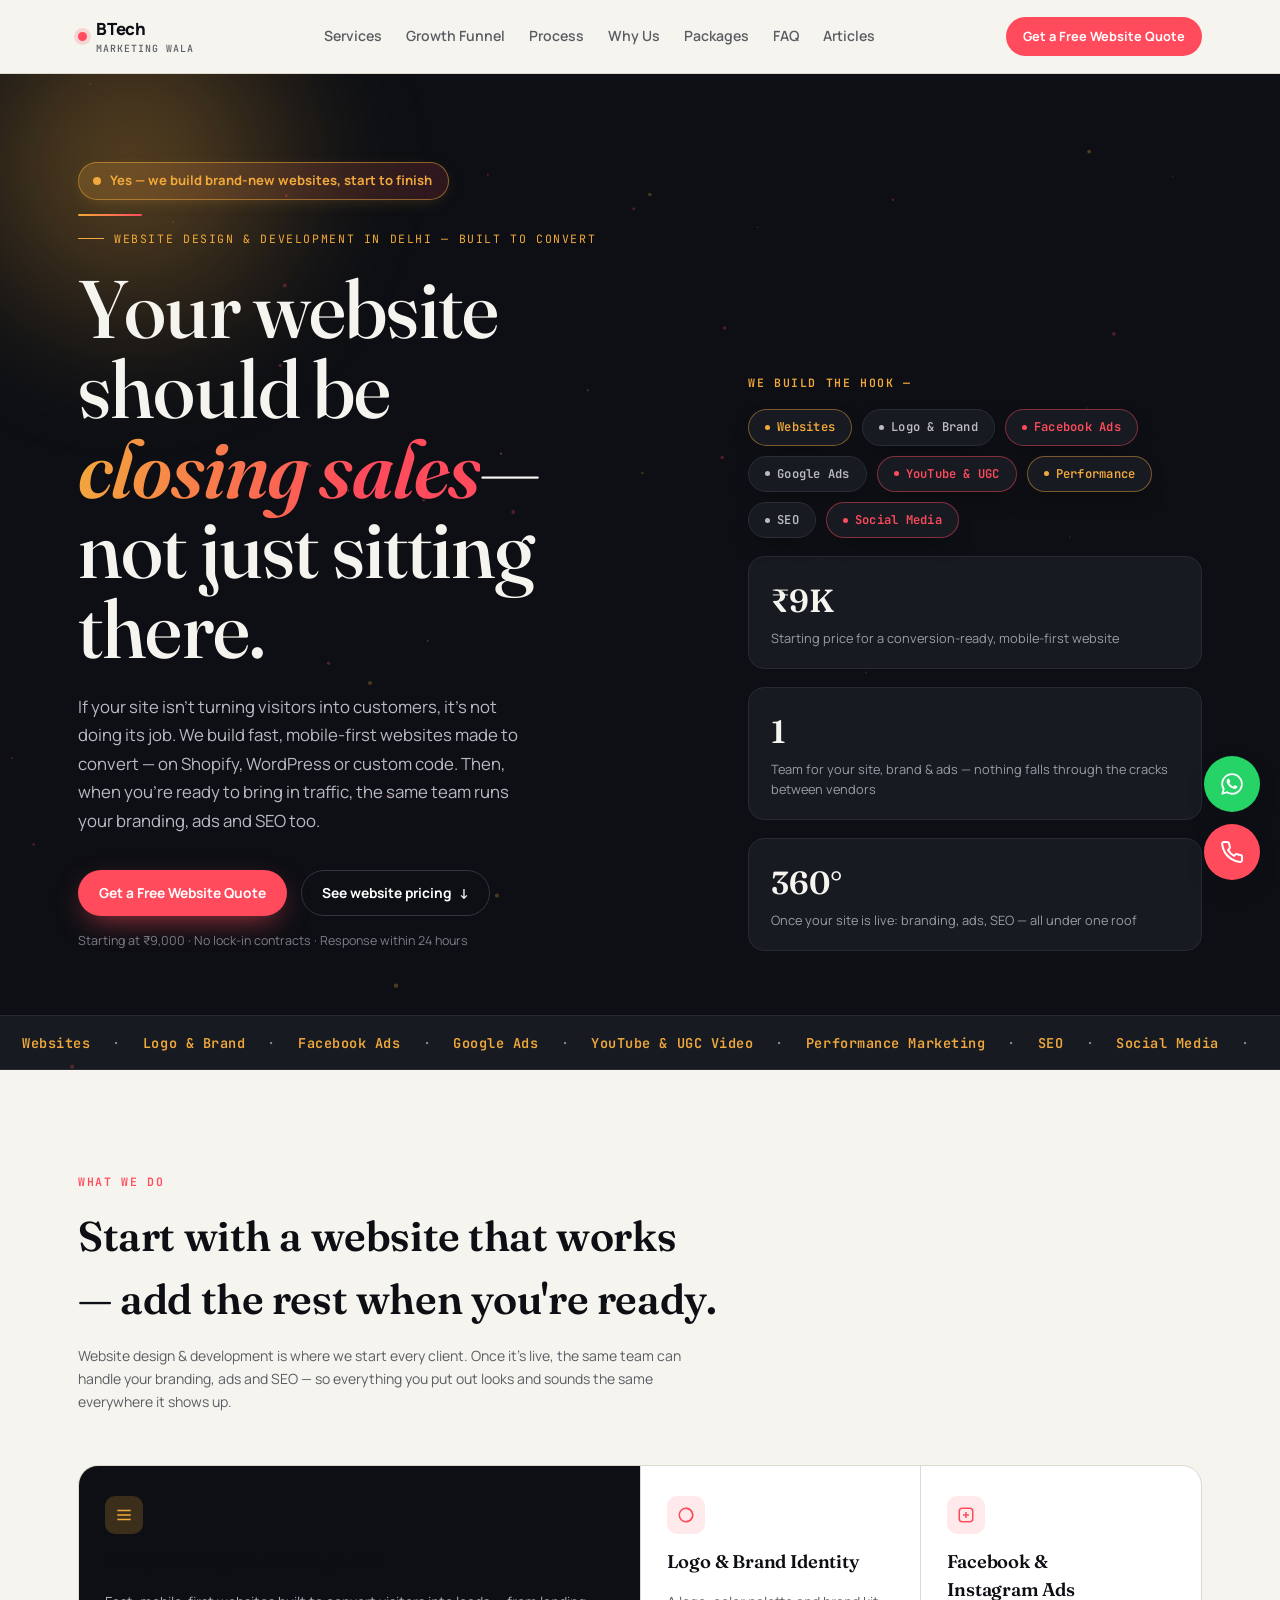
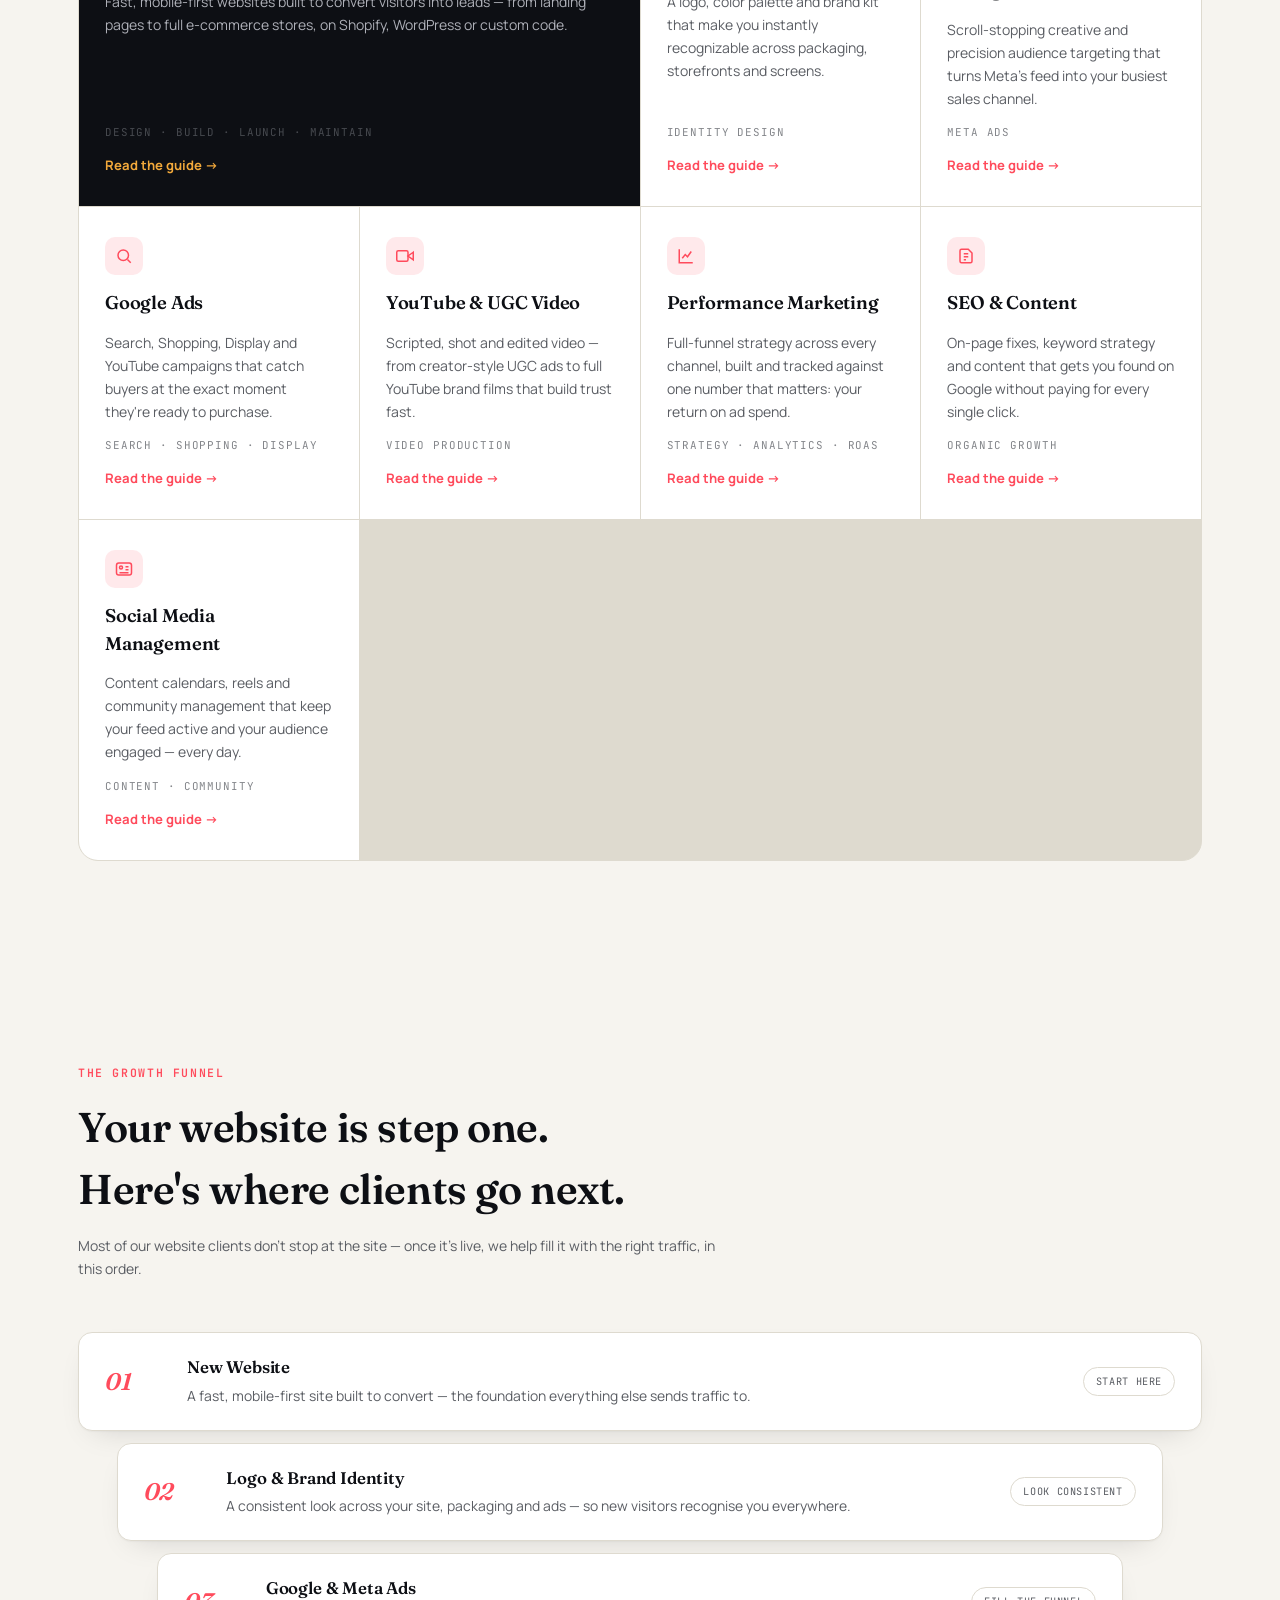
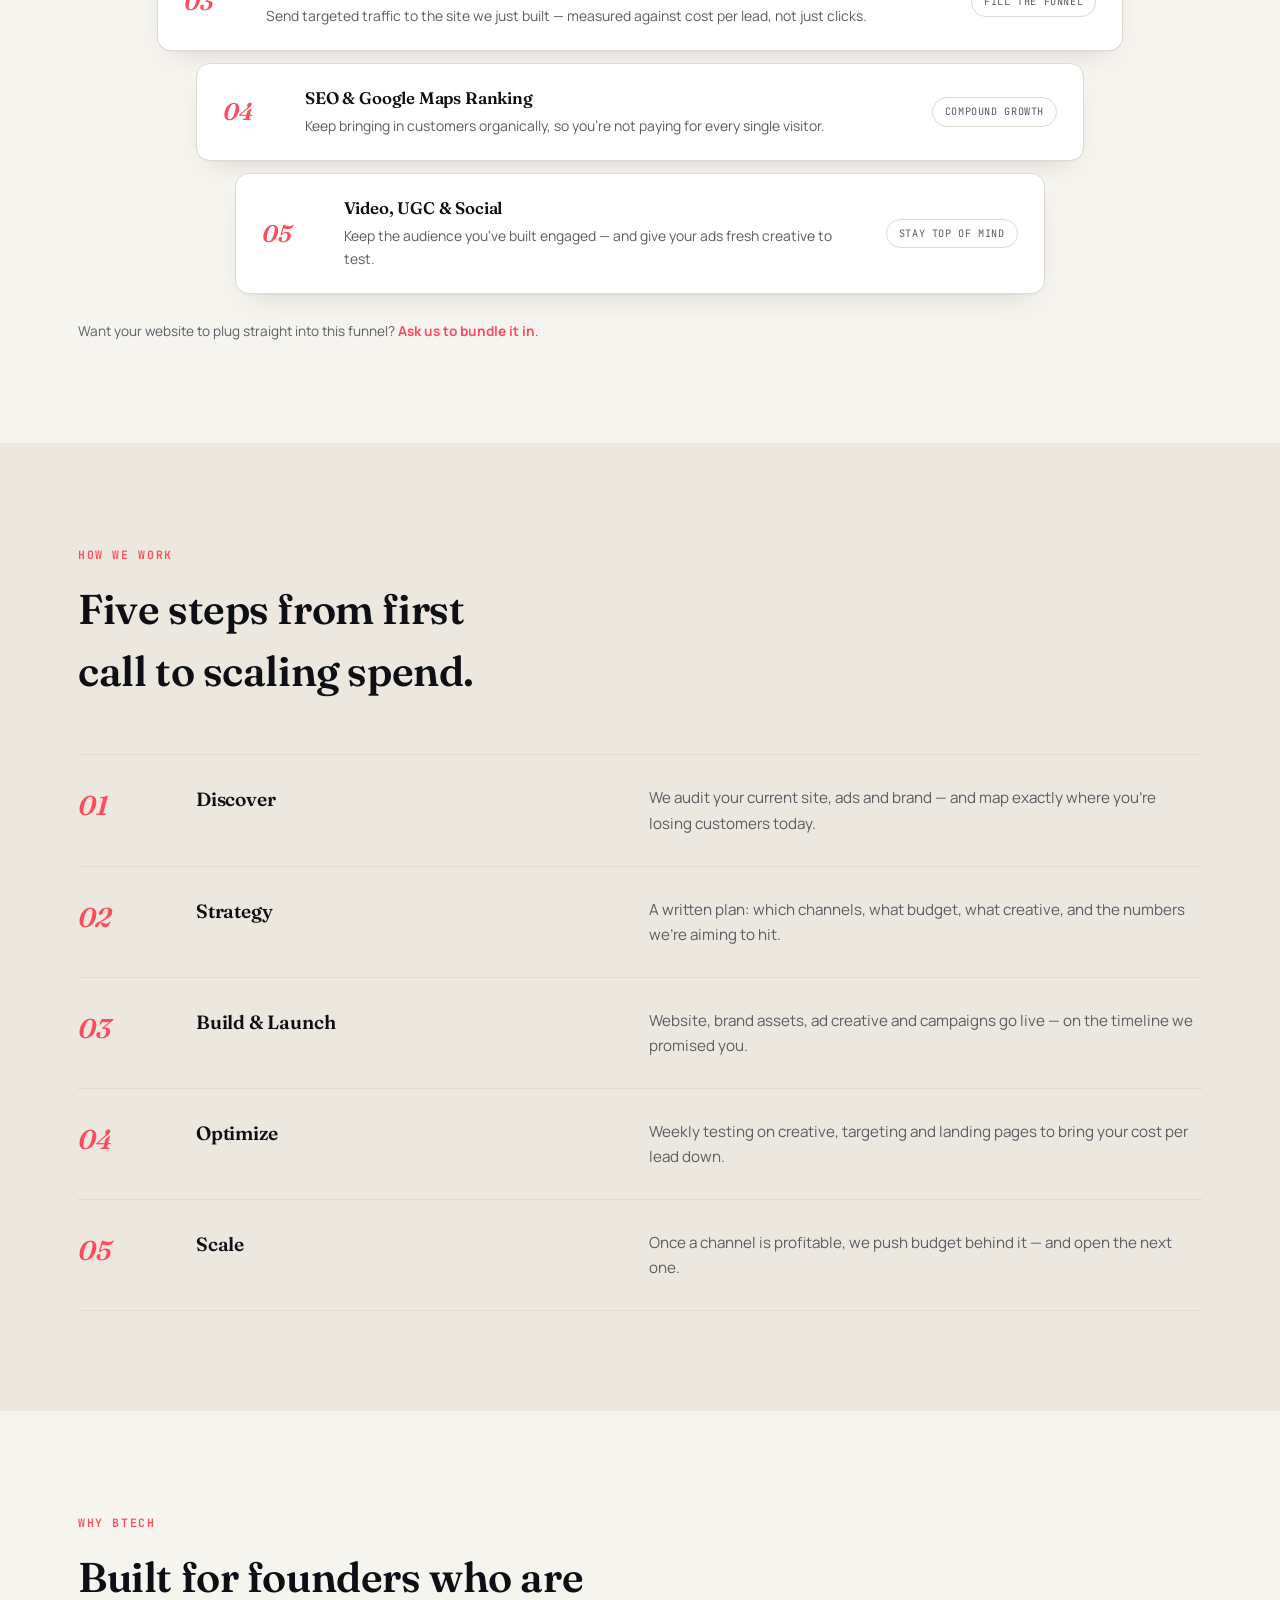
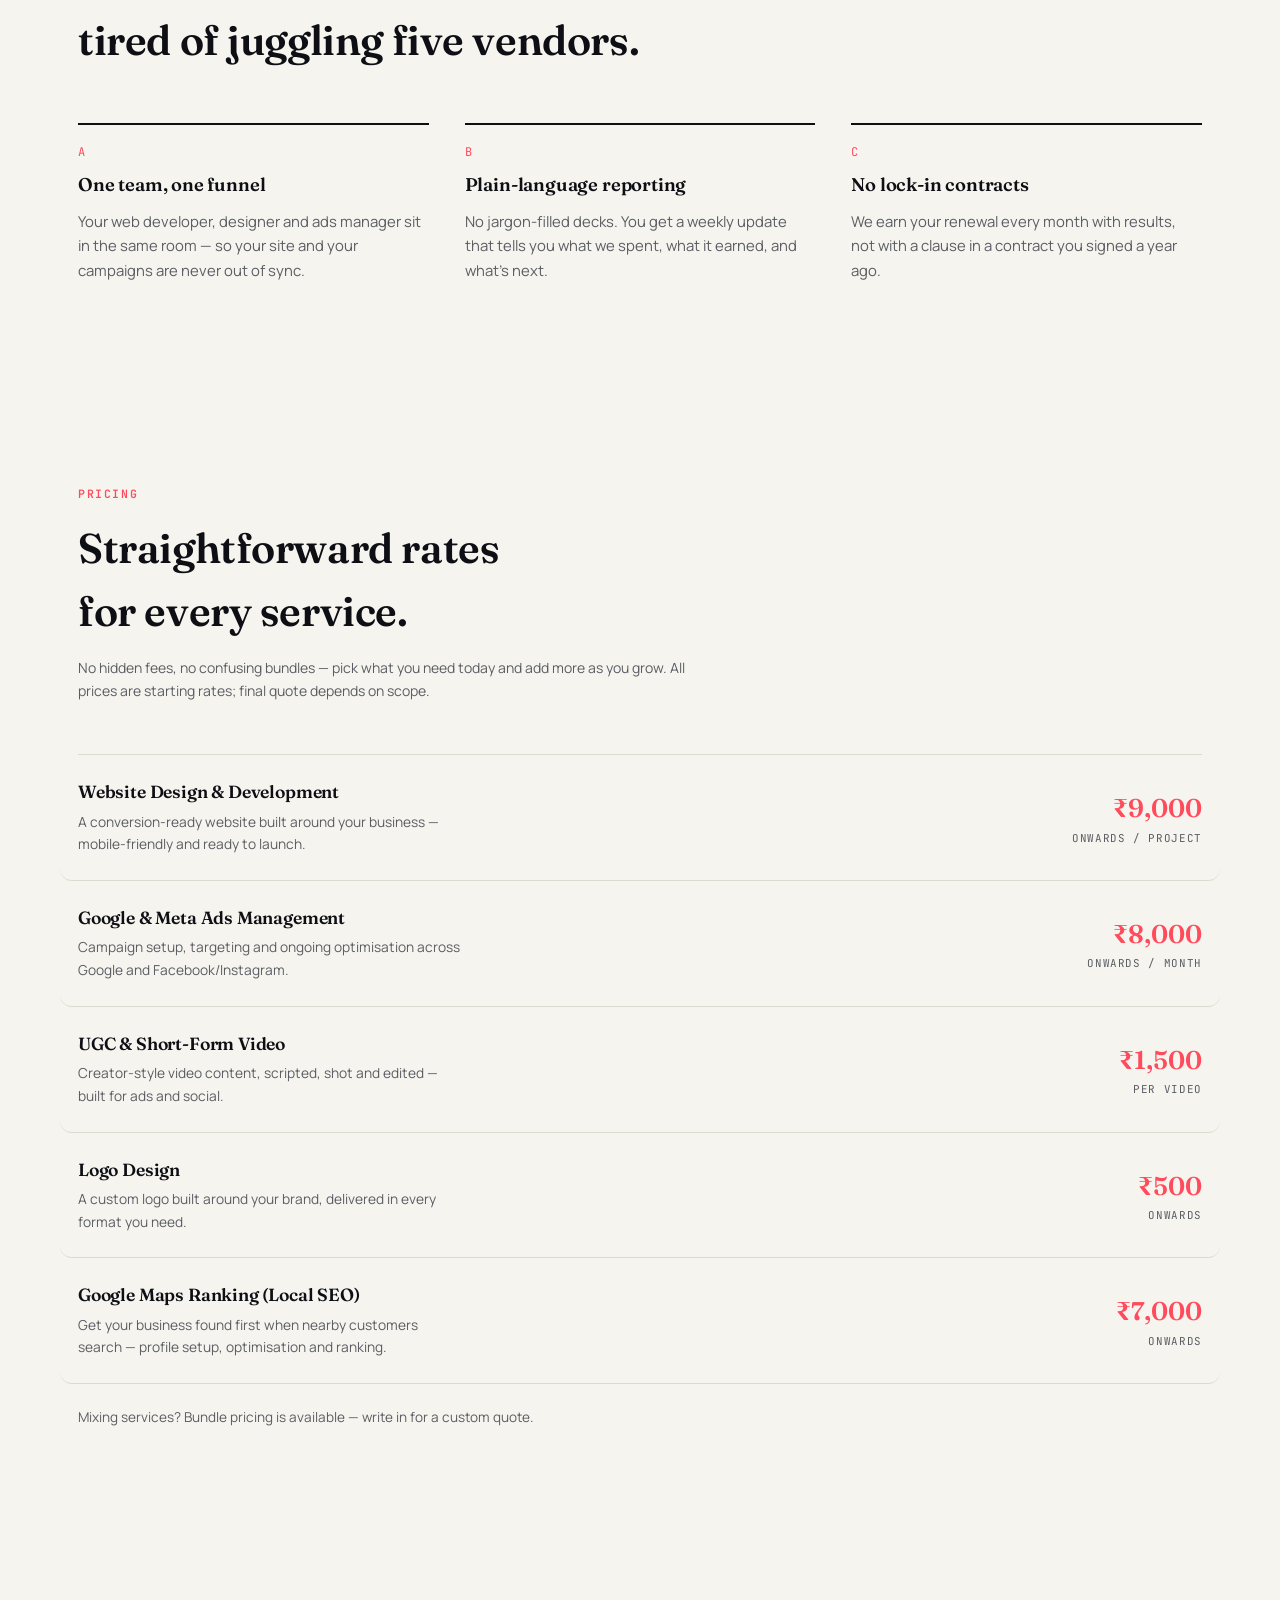
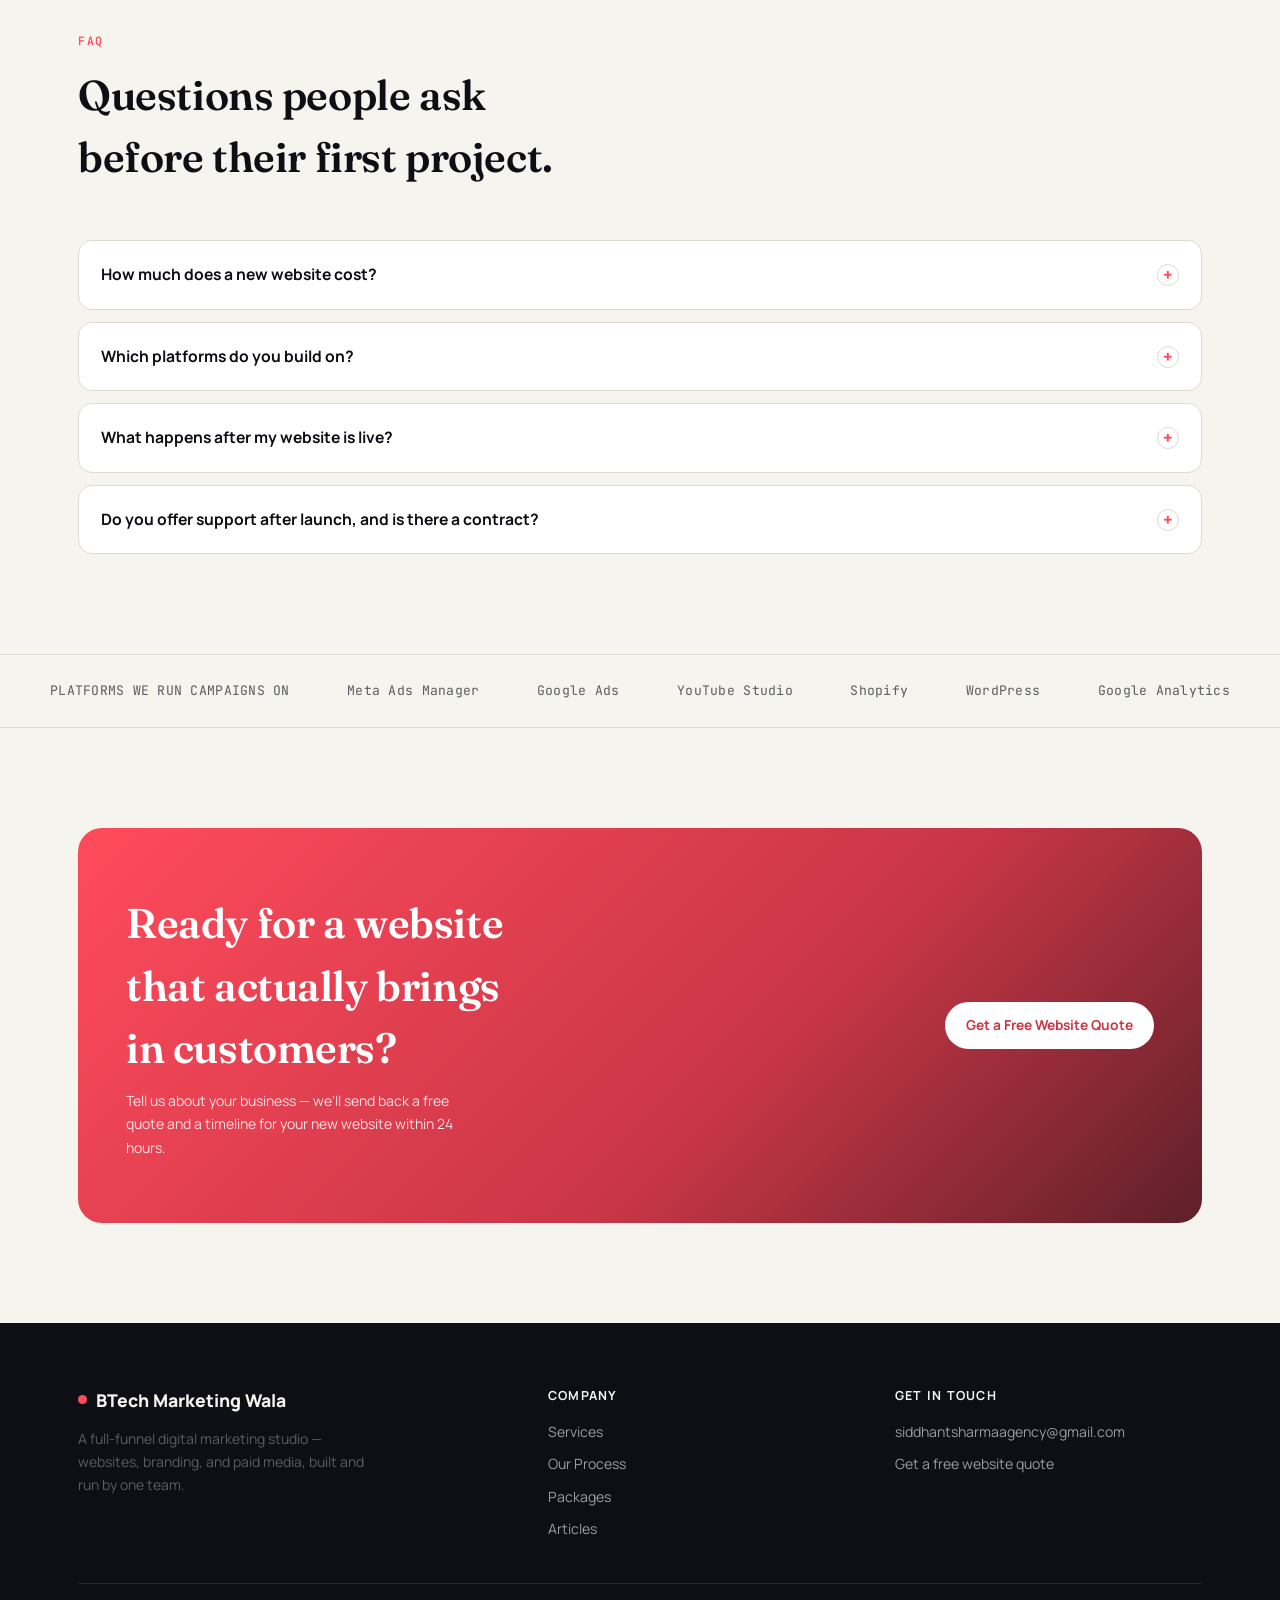
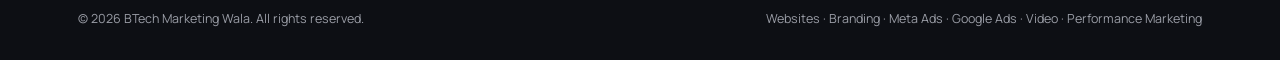
==== commit c64fe804: "Fill empty upper-right of hero with a floating hook chip cluster The stat cards on the right are bot" ====
--- a/index.html
+++ b/index.html
@@ -168,6 +168,17 @@
         <div class="hero-note">Starting at &#8377;9,000 &middot; No lock-in contracts &middot; Response within 24 hours</div>
       </div>
       <div class="hero-side">
+        <div class="hook-label">We build the hook &mdash;</div>
+        <div class="hook-cloud" aria-hidden="true">
+          <span class="hook-chip gold" style="animation-delay:0s;">Websites</span>
+          <span class="hook-chip" style="animation-delay:.6s;">Logo &amp; Brand</span>
+          <span class="hook-chip accent" style="animation-delay:1.2s;">Facebook Ads</span>
+          <span class="hook-chip" style="animation-delay:.3s;">Google Ads</span>
+          <span class="hook-chip accent" style="animation-delay:1.8s;">YouTube &amp; UGC</span>
+          <span class="hook-chip gold" style="animation-delay:.9s;">Performance</span>
+          <span class="hook-chip" style="animation-delay:1.5s;">SEO</span>
+          <span class="hook-chip accent" style="animation-delay:.15s;">Social Media</span>
+        </div>
         <div class="hero-card">
           <div class="num">&#8377;9K</div>
           <div class="label">Starting price for a conversion-ready, mobile-first website</div>
--- a/assets/style.css
+++ b/assets/style.css
@@ -290,6 +290,33 @@
 .hero-card .num{ font-family:'Fraunces',serif; font-size:2rem; font-weight:600; color:var(--paper); }
 .hero-card .label{ font-size:.8rem; color:#9A9DA6; margin-top:4px; }
 
+/* hook chips: fill the empty upper-right of the hero above the stat cards.
+   Normal flow (not absolutely positioned) so it can never overlap the cards
+   below it, regardless of how the headline reflows at in-between widths. */
+.hook-label{
+  font-family:'JetBrains Mono',monospace; font-size:.72rem; font-weight:600;
+  letter-spacing:.14em; text-transform:uppercase; color:var(--gold);
+  animation:fadeUp .6s ease both;
+}
+.hook-cloud{
+  display:flex; flex-wrap:wrap; gap:10px;
+  animation:fadeUp .6s ease .1s both;
+}
+@media (max-width:900px){ .hook-label, .hook-cloud{ display:none; } }
+.hook-chip{
+  display:inline-flex; align-items:center; gap:7px;
+  padding:8px 16px; border-radius:100px; border:1px solid #2A2E38;
+  background:var(--ink-2);
+  font-family:'JetBrains Mono',monospace; font-size:.76rem; font-weight:600; letter-spacing:.02em;
+  color:#B9BAC2; white-space:nowrap; box-shadow:0 10px 24px -12px rgba(0,0,0,.6);
+  animation:hookFloat 5s ease-in-out infinite;
+}
+.hook-chip::before{ content:''; width:5px; height:5px; border-radius:50%; background:currentColor; flex-shrink:0; }
+.hook-chip.gold{ border-color:color-mix(in srgb, var(--gold) 45%, transparent); color:var(--gold); }
+.hook-chip.accent{ border-color:color-mix(in srgb, var(--coral) 45%, transparent); color:var(--coral); }
+@keyframes hookFloat{ 0%,100%{ transform:translateY(0); } 50%{ transform:translateY(-7px); } }
+@media (prefers-reduced-motion: reduce){ .hook-cloud, .hook-chip{ animation:none; } }
+
 /* marquee */
 .marquee{
   border-top:1px solid #262A34; border-bottom:1px solid #262A34;
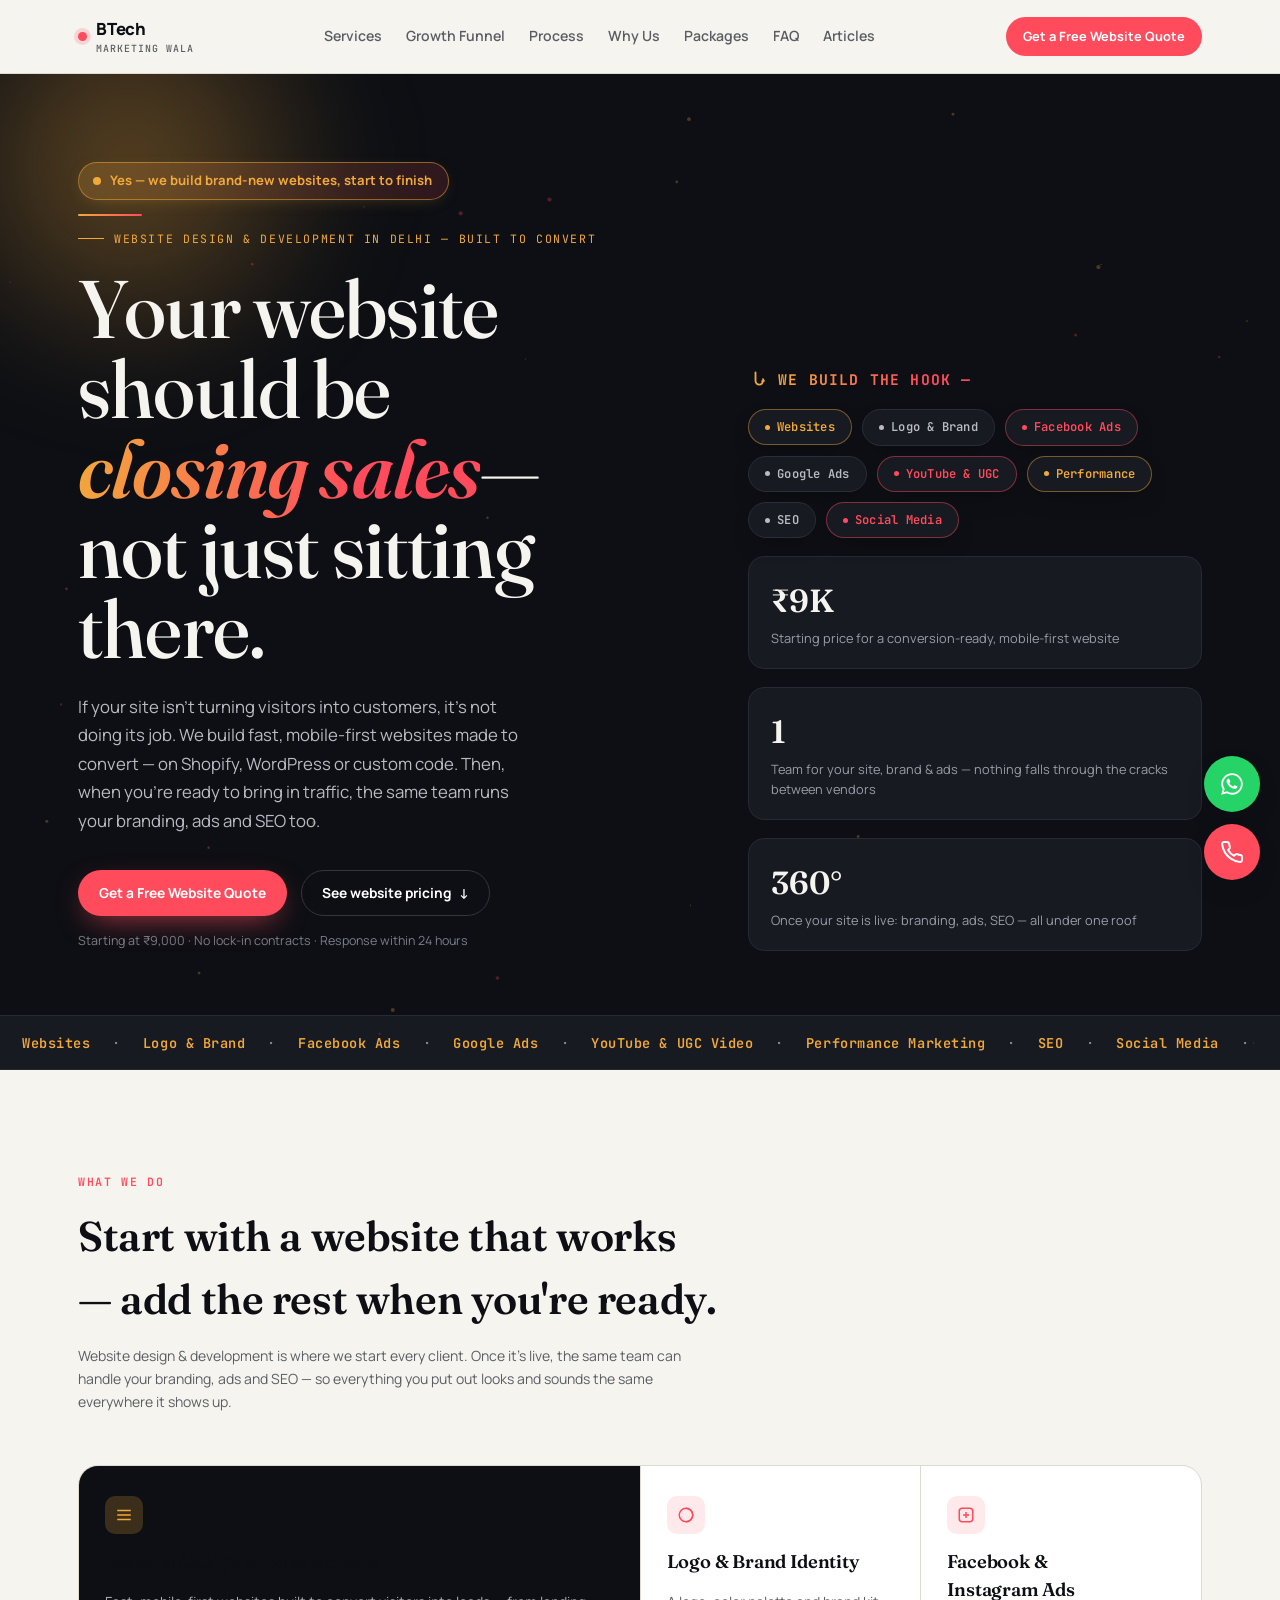
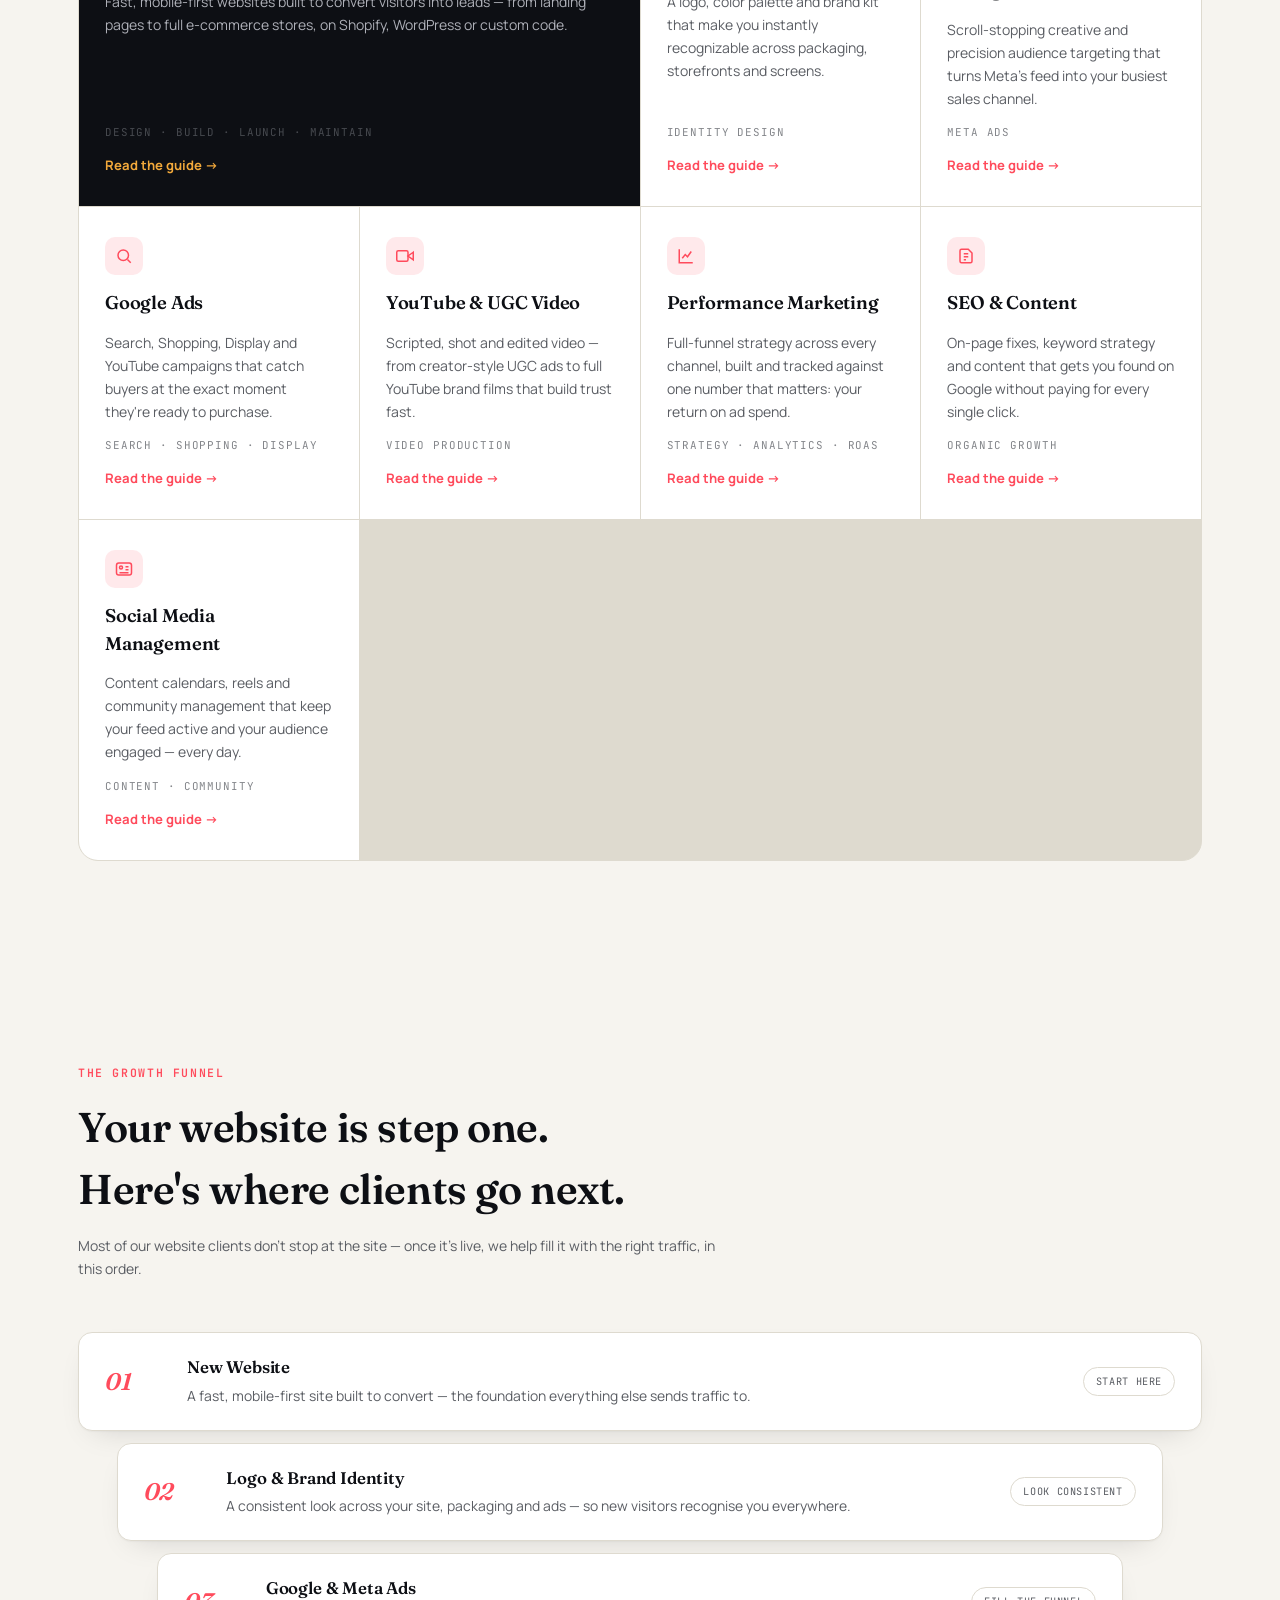
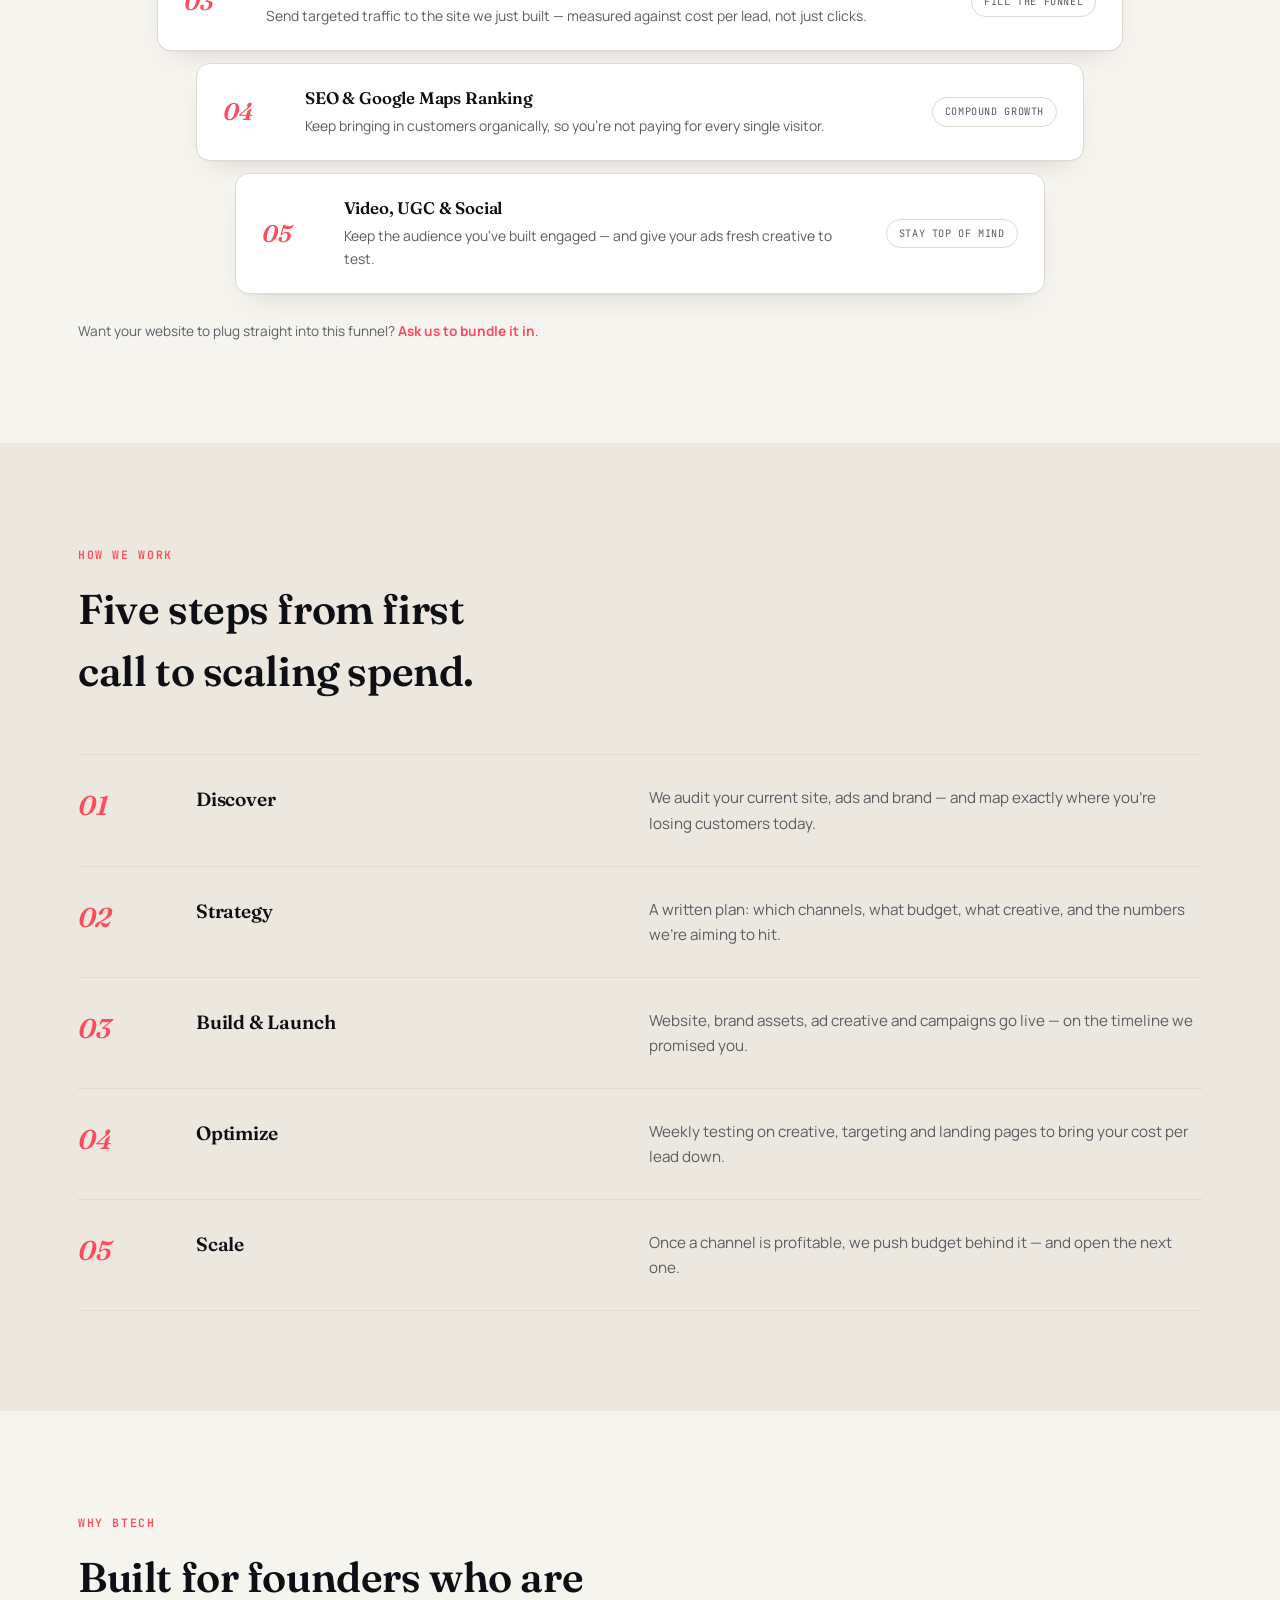
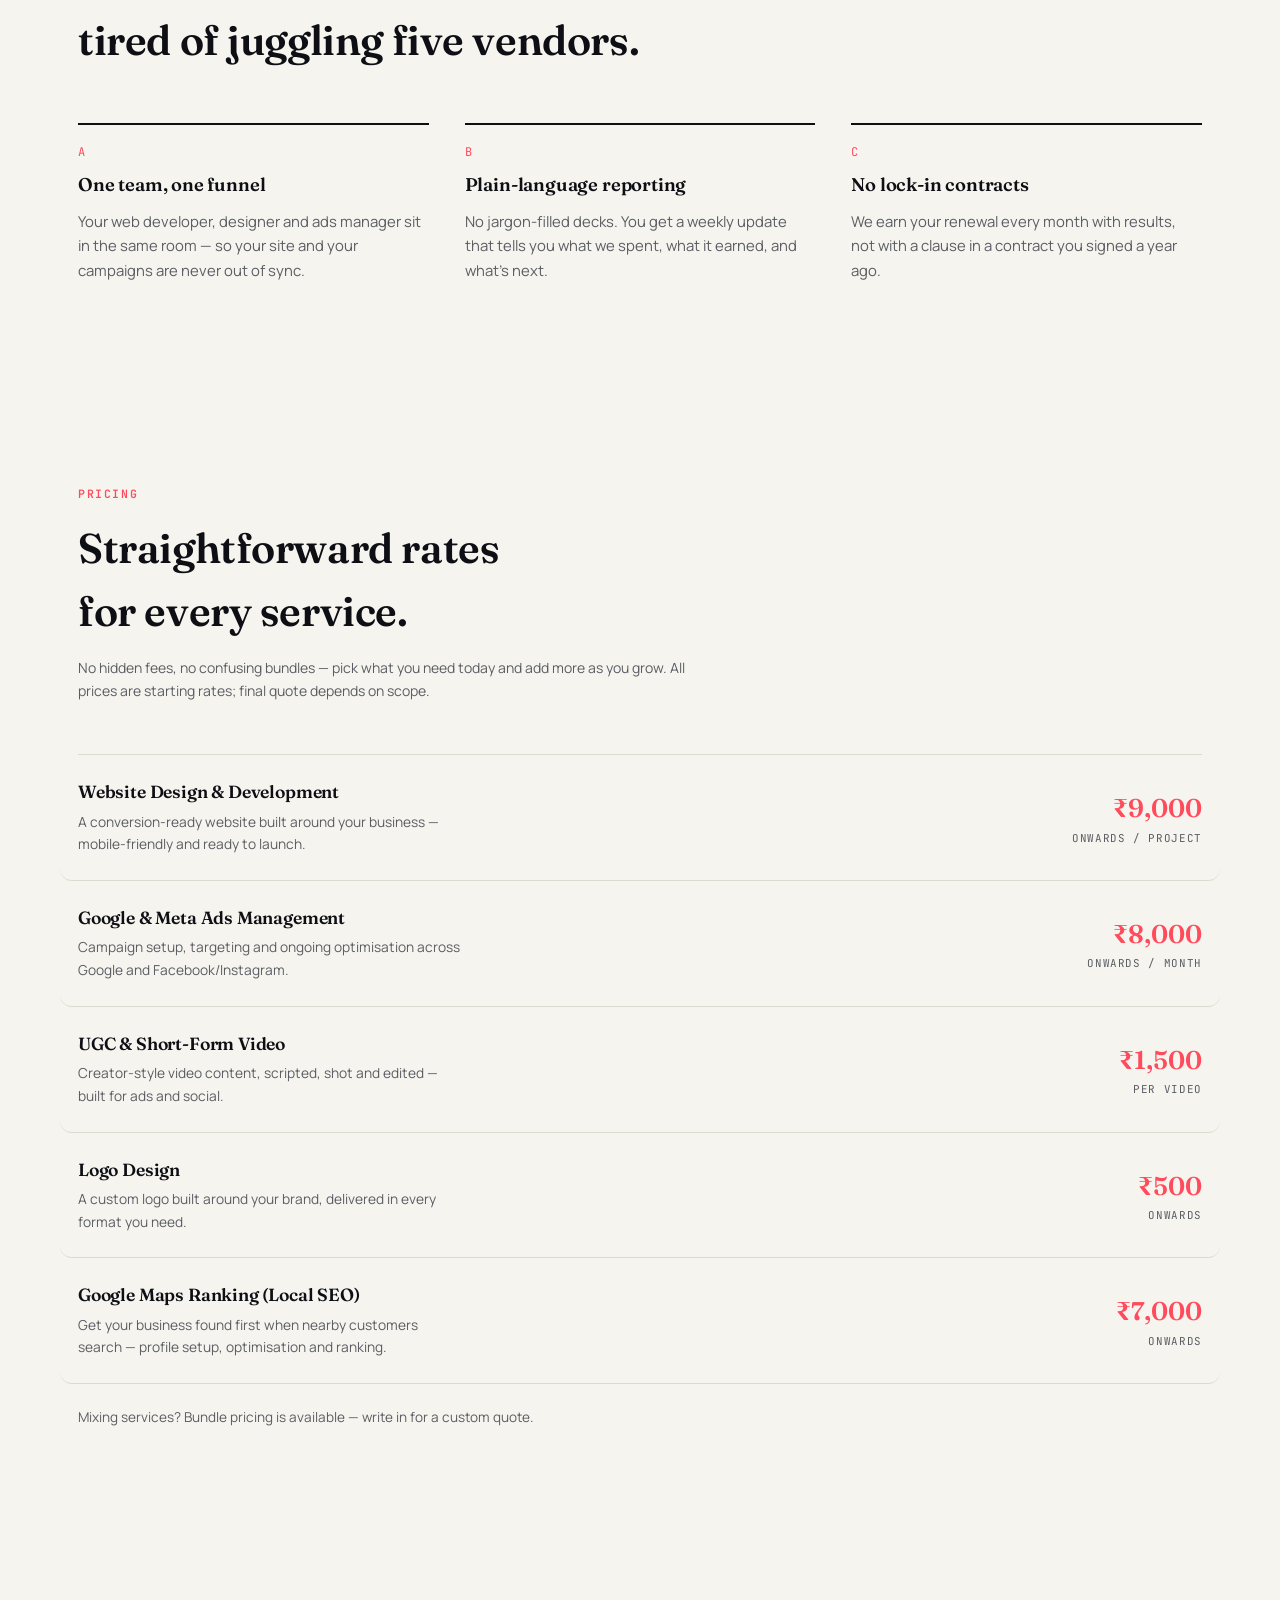
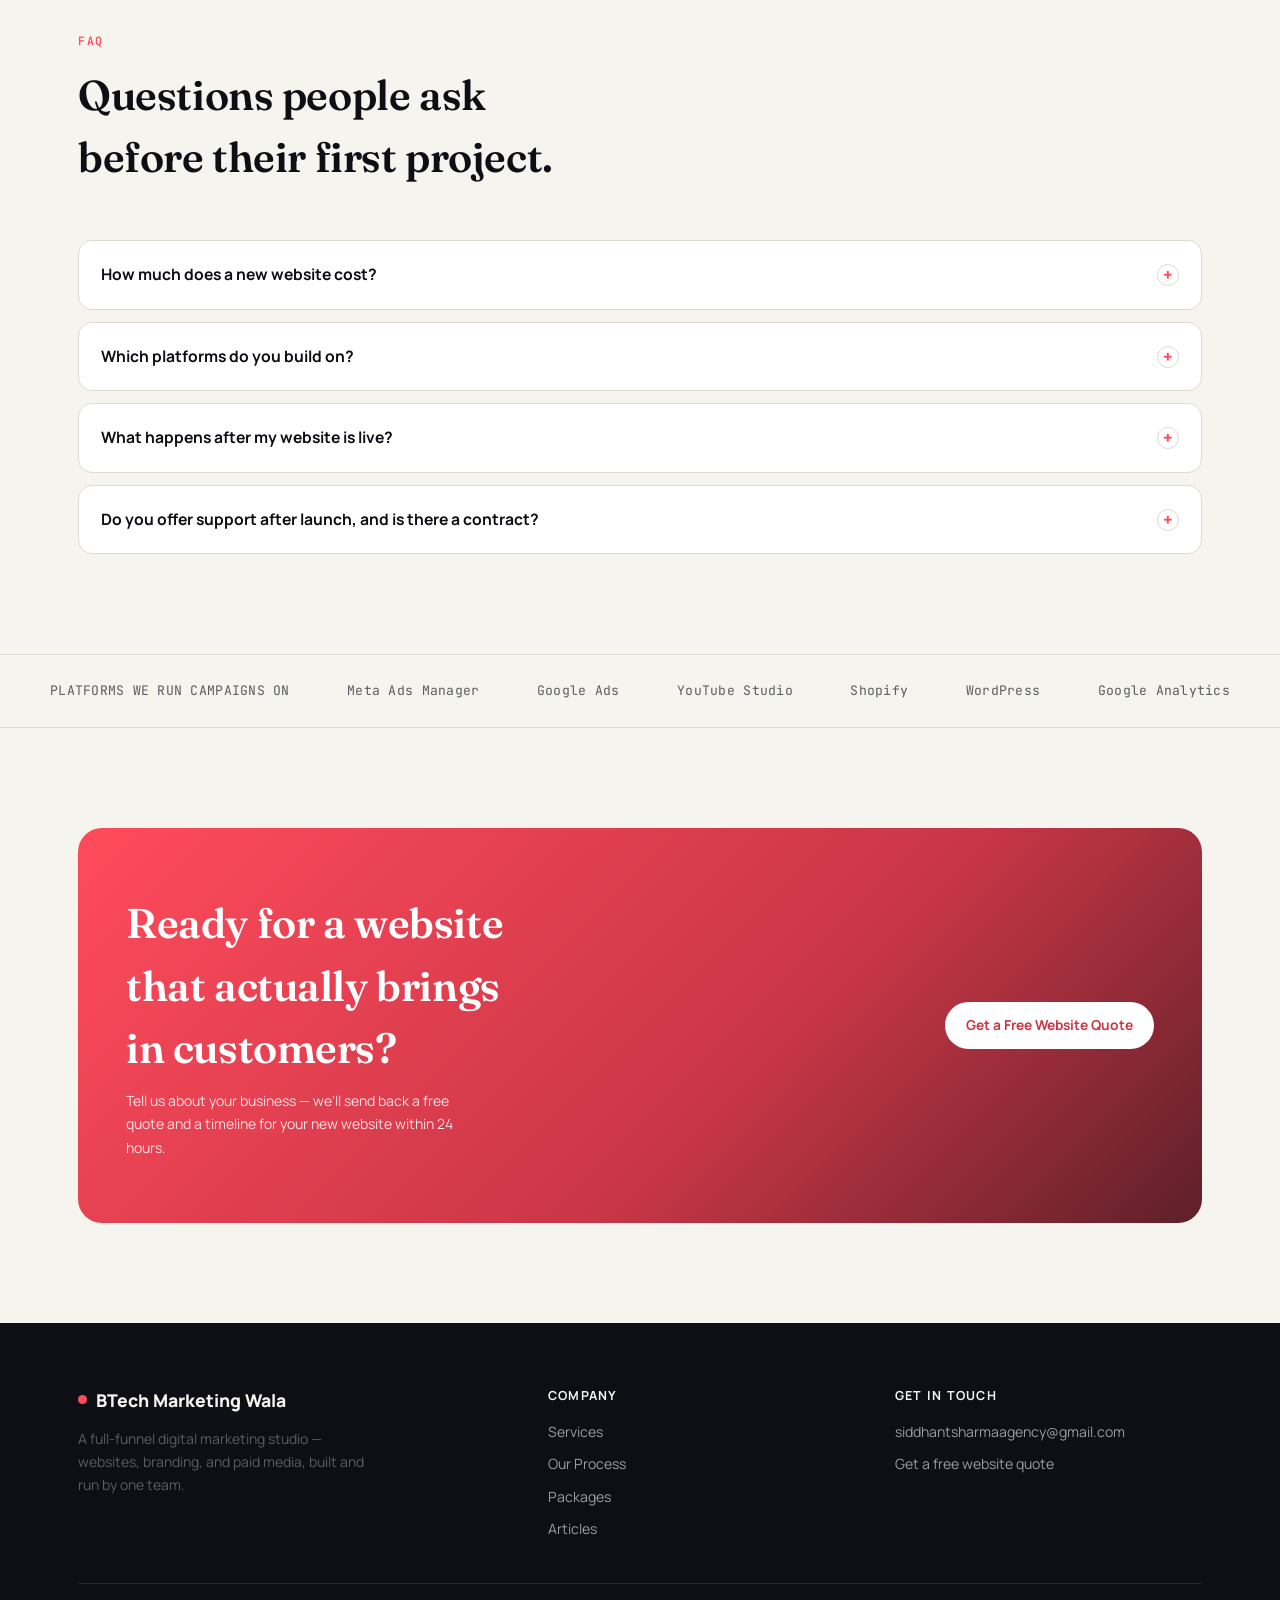
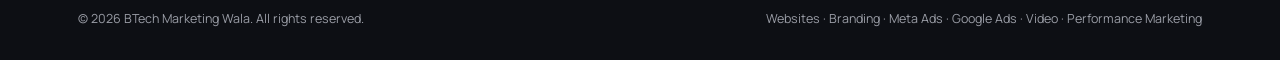
==== commit 84a5c48f: "Make the "We build the hook" label engaging on mobile too, not just desktop - Show the hook label an" ====
--- a/index.html
+++ b/index.html
@@ -168,7 +168,10 @@
         <div class="hero-note">Starting at &#8377;9,000 &middot; No lock-in contracts &middot; Response within 24 hours</div>
       </div>
       <div class="hero-side">
-        <div class="hook-label">We build the hook &mdash;</div>
+        <div class="hook-label">
+          <svg class="hook-icon" viewBox="0 0 24 24" fill="none" stroke="currentColor" stroke-width="2.2" stroke-linecap="round" stroke-linejoin="round" aria-hidden="true" focusable="false"><path d="M9 3v10a4.5 4.5 0 0 0 9 0"/><path d="M18 11l1 2-2 .5"/></svg>
+          <span class="hook-text">We build the hook &mdash;</span>
+        </div>
         <div class="hook-cloud" aria-hidden="true">
           <span class="hook-chip gold" style="animation-delay:0s;">Websites</span>
           <span class="hook-chip" style="animation-delay:.6s;">Logo &amp; Brand</span>
--- a/assets/style.css
+++ b/assets/style.css
@@ -292,17 +292,29 @@
 
 /* hook chips: fill the empty upper-right of the hero above the stat cards.
    Normal flow (not absolutely positioned) so it can never overlap the cards
-   below it, regardless of how the headline reflows at in-between widths. */
+   below it, regardless of how the headline reflows at in-between widths.
+   Shown on every screen size, not just desktop. */
 .hook-label{
-  font-family:'JetBrains Mono',monospace; font-size:.72rem; font-weight:600;
-  letter-spacing:.14em; text-transform:uppercase; color:var(--gold);
+  display:inline-flex; align-items:center; gap:10px;
   animation:fadeUp .6s ease both;
 }
+.hook-label .hook-icon{
+  width:20px; height:20px; flex-shrink:0; color:var(--gold);
+  animation:hookSwing 2.4s ease-in-out infinite;
+  transform-origin:50% 15%;
+}
+.hook-label .hook-text{
+  font-family:'JetBrains Mono',monospace; font-size:.92rem; font-weight:700;
+  letter-spacing:.08em; text-transform:uppercase;
+  background:linear-gradient(100deg, var(--gold), var(--coral) 75%);
+  -webkit-background-clip:text; background-clip:text; color:transparent;
+}
+@media (max-width:640px){ .hook-label .hook-text{ font-size:.8rem; } }
+@keyframes hookSwing{ 0%,100%{ transform:rotate(-12deg); } 50%{ transform:rotate(14deg); } }
 .hook-cloud{
   display:flex; flex-wrap:wrap; gap:10px;
   animation:fadeUp .6s ease .1s both;
 }
-@media (max-width:900px){ .hook-label, .hook-cloud{ display:none; } }
 .hook-chip{
   display:inline-flex; align-items:center; gap:7px;
   padding:8px 16px; border-radius:100px; border:1px solid #2A2E38;
@@ -315,7 +327,9 @@
 .hook-chip.gold{ border-color:color-mix(in srgb, var(--gold) 45%, transparent); color:var(--gold); }
 .hook-chip.accent{ border-color:color-mix(in srgb, var(--coral) 45%, transparent); color:var(--coral); }
 @keyframes hookFloat{ 0%,100%{ transform:translateY(0); } 50%{ transform:translateY(-7px); } }
-@media (prefers-reduced-motion: reduce){ .hook-cloud, .hook-chip{ animation:none; } }
+@media (prefers-reduced-motion: reduce){
+  .hook-cloud, .hook-chip, .hook-label .hook-icon{ animation:none; }
+}
 
 /* marquee */
 .marquee{
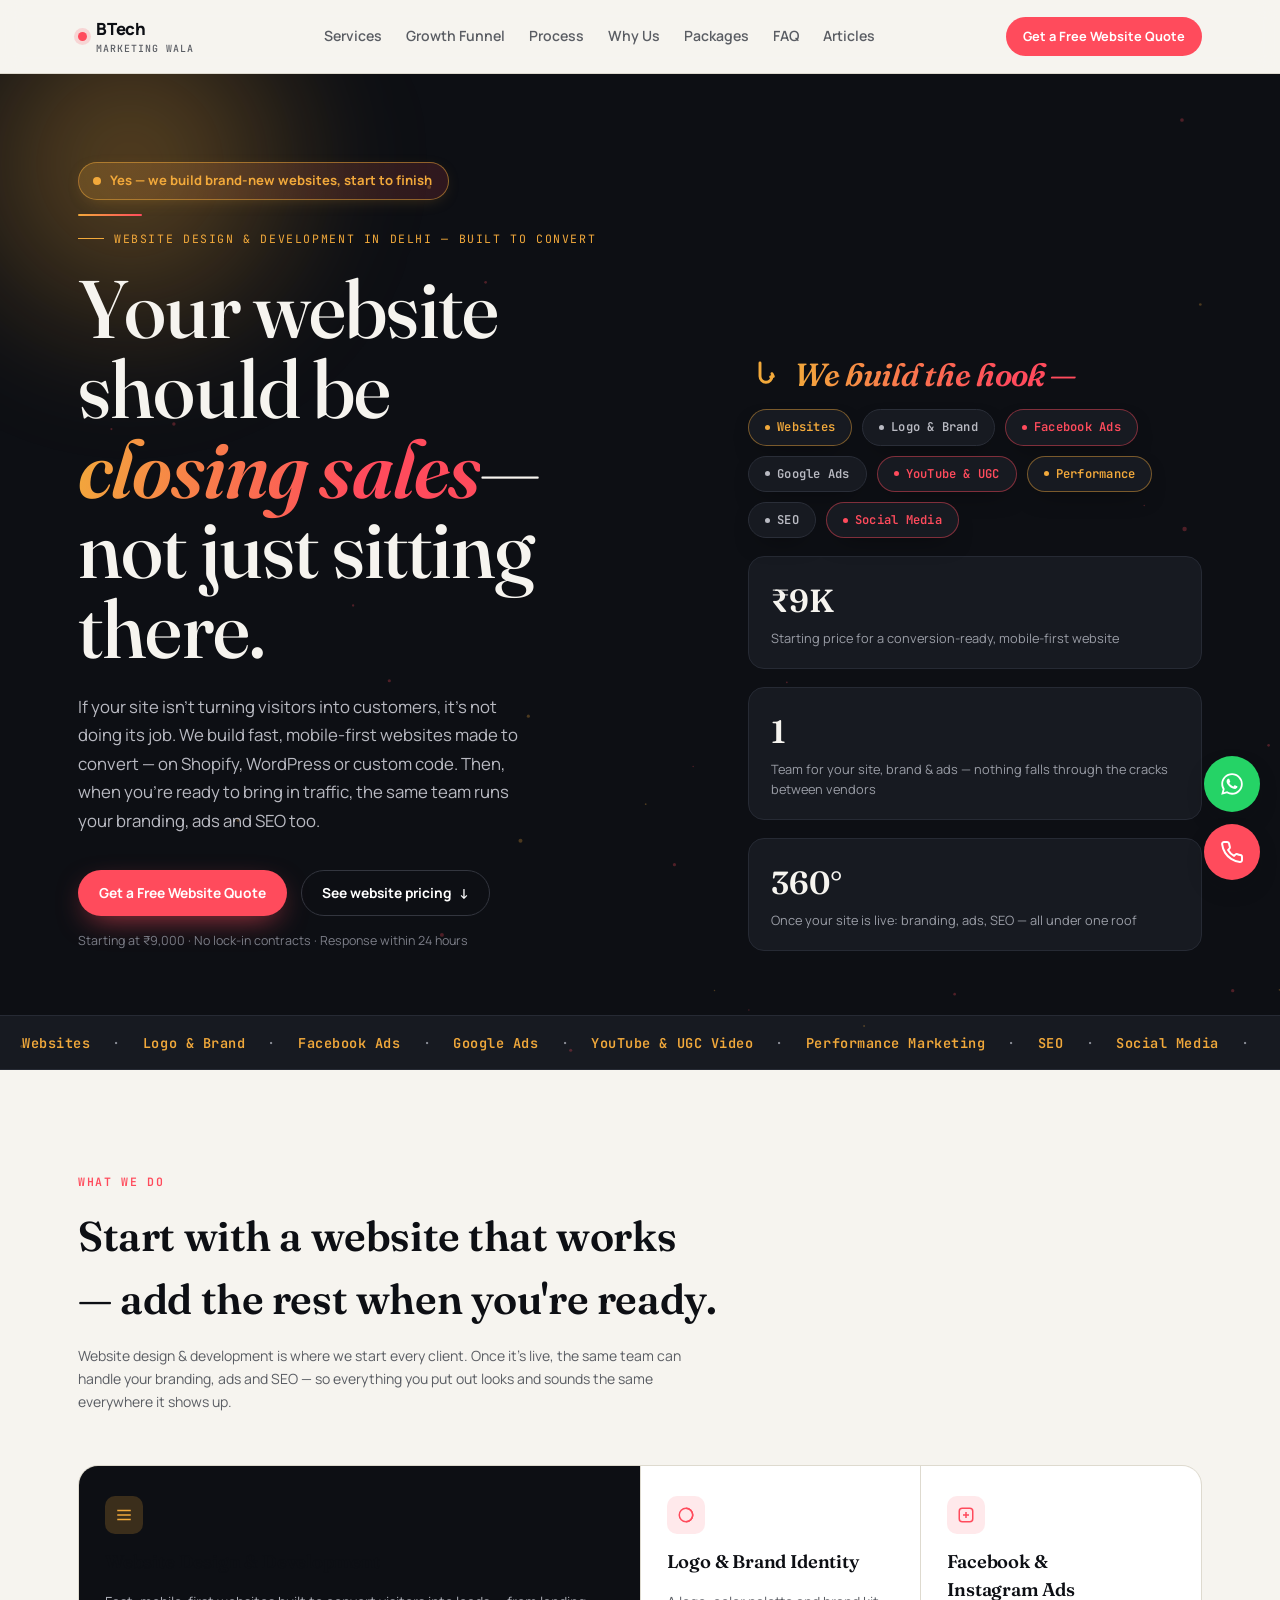
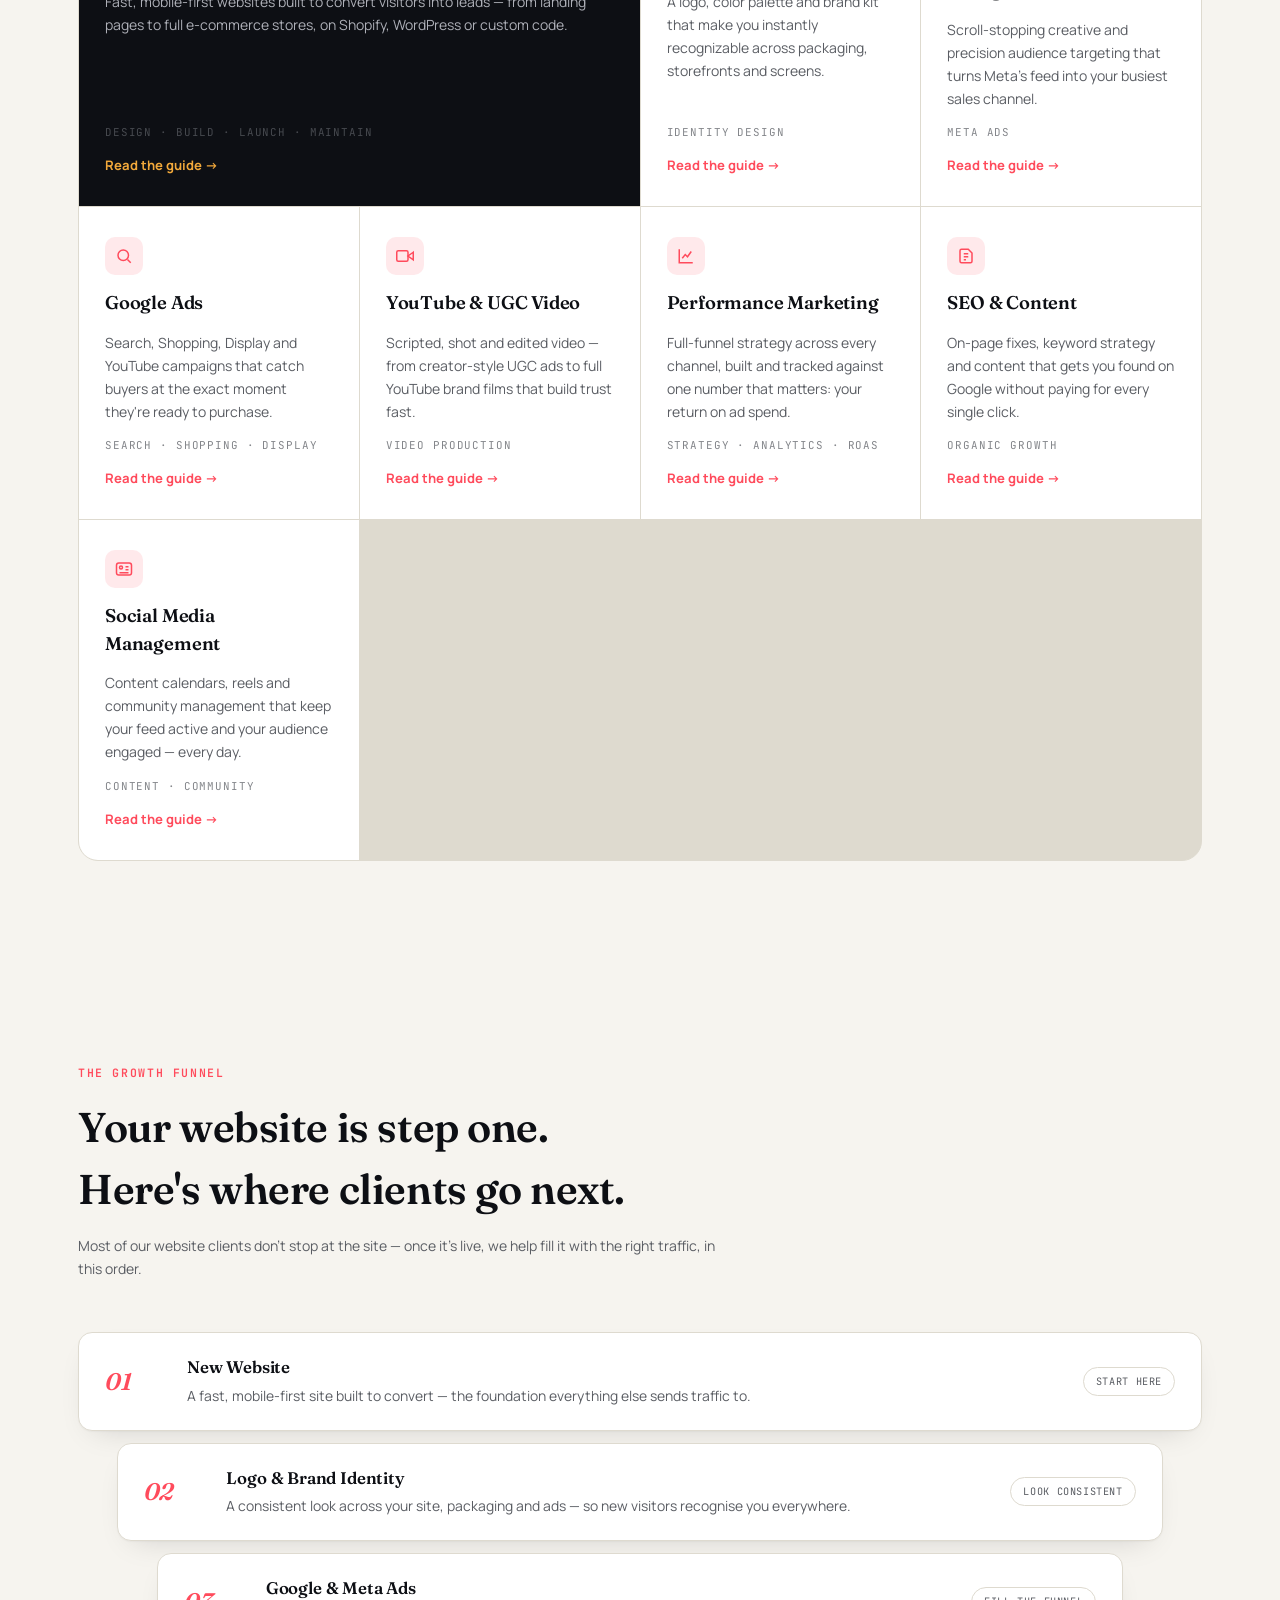
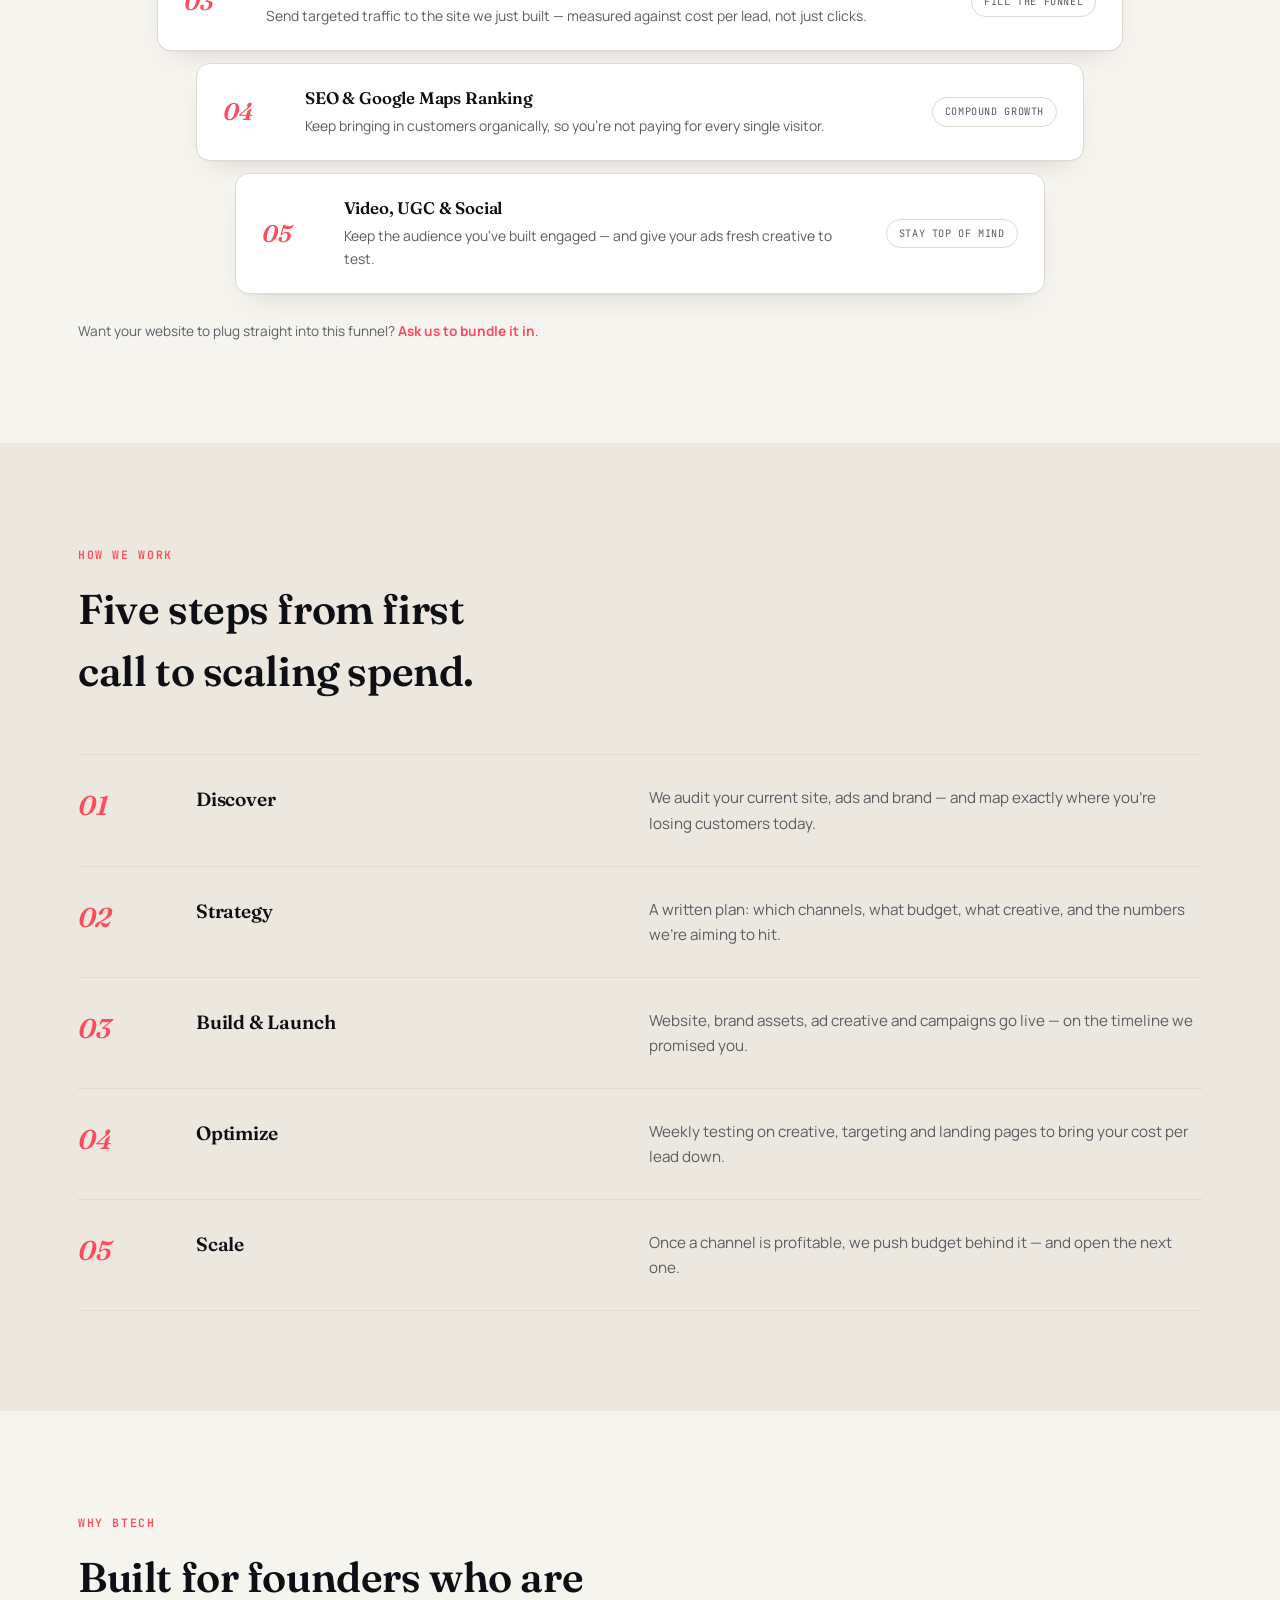
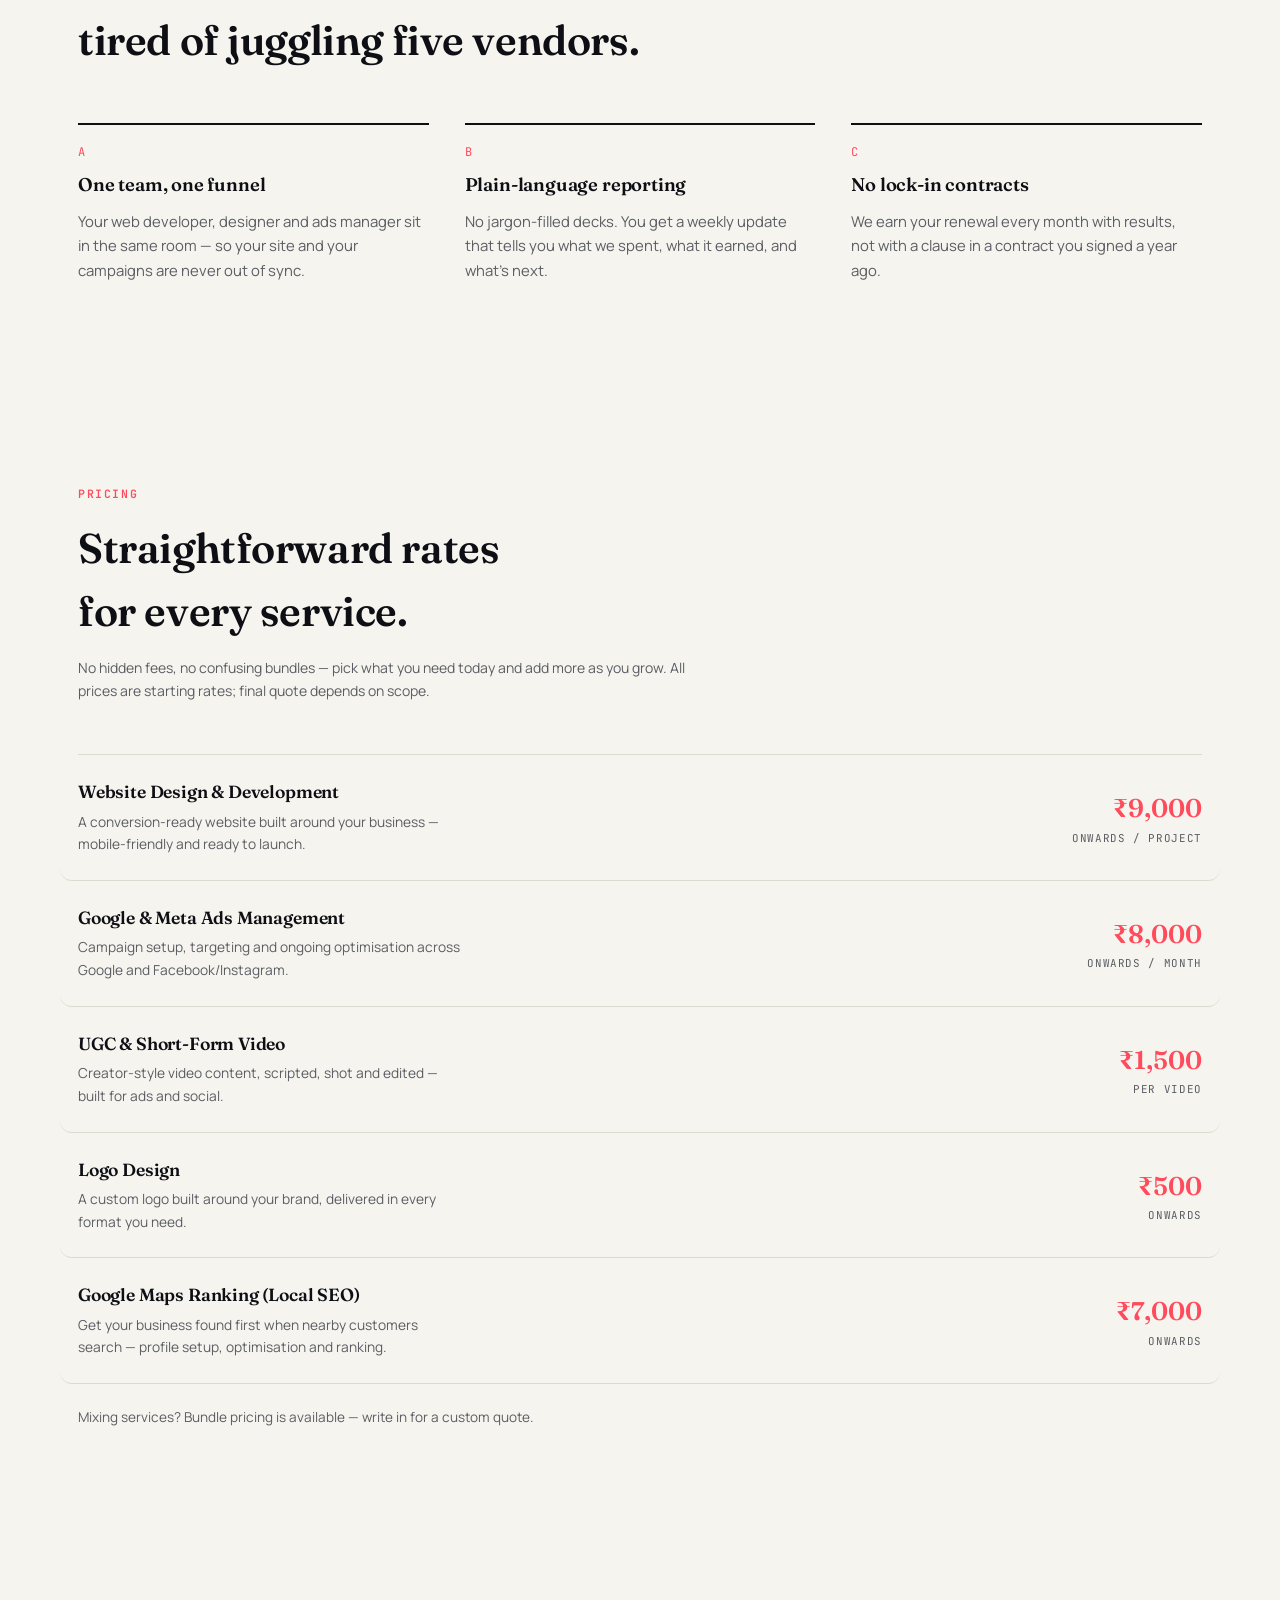
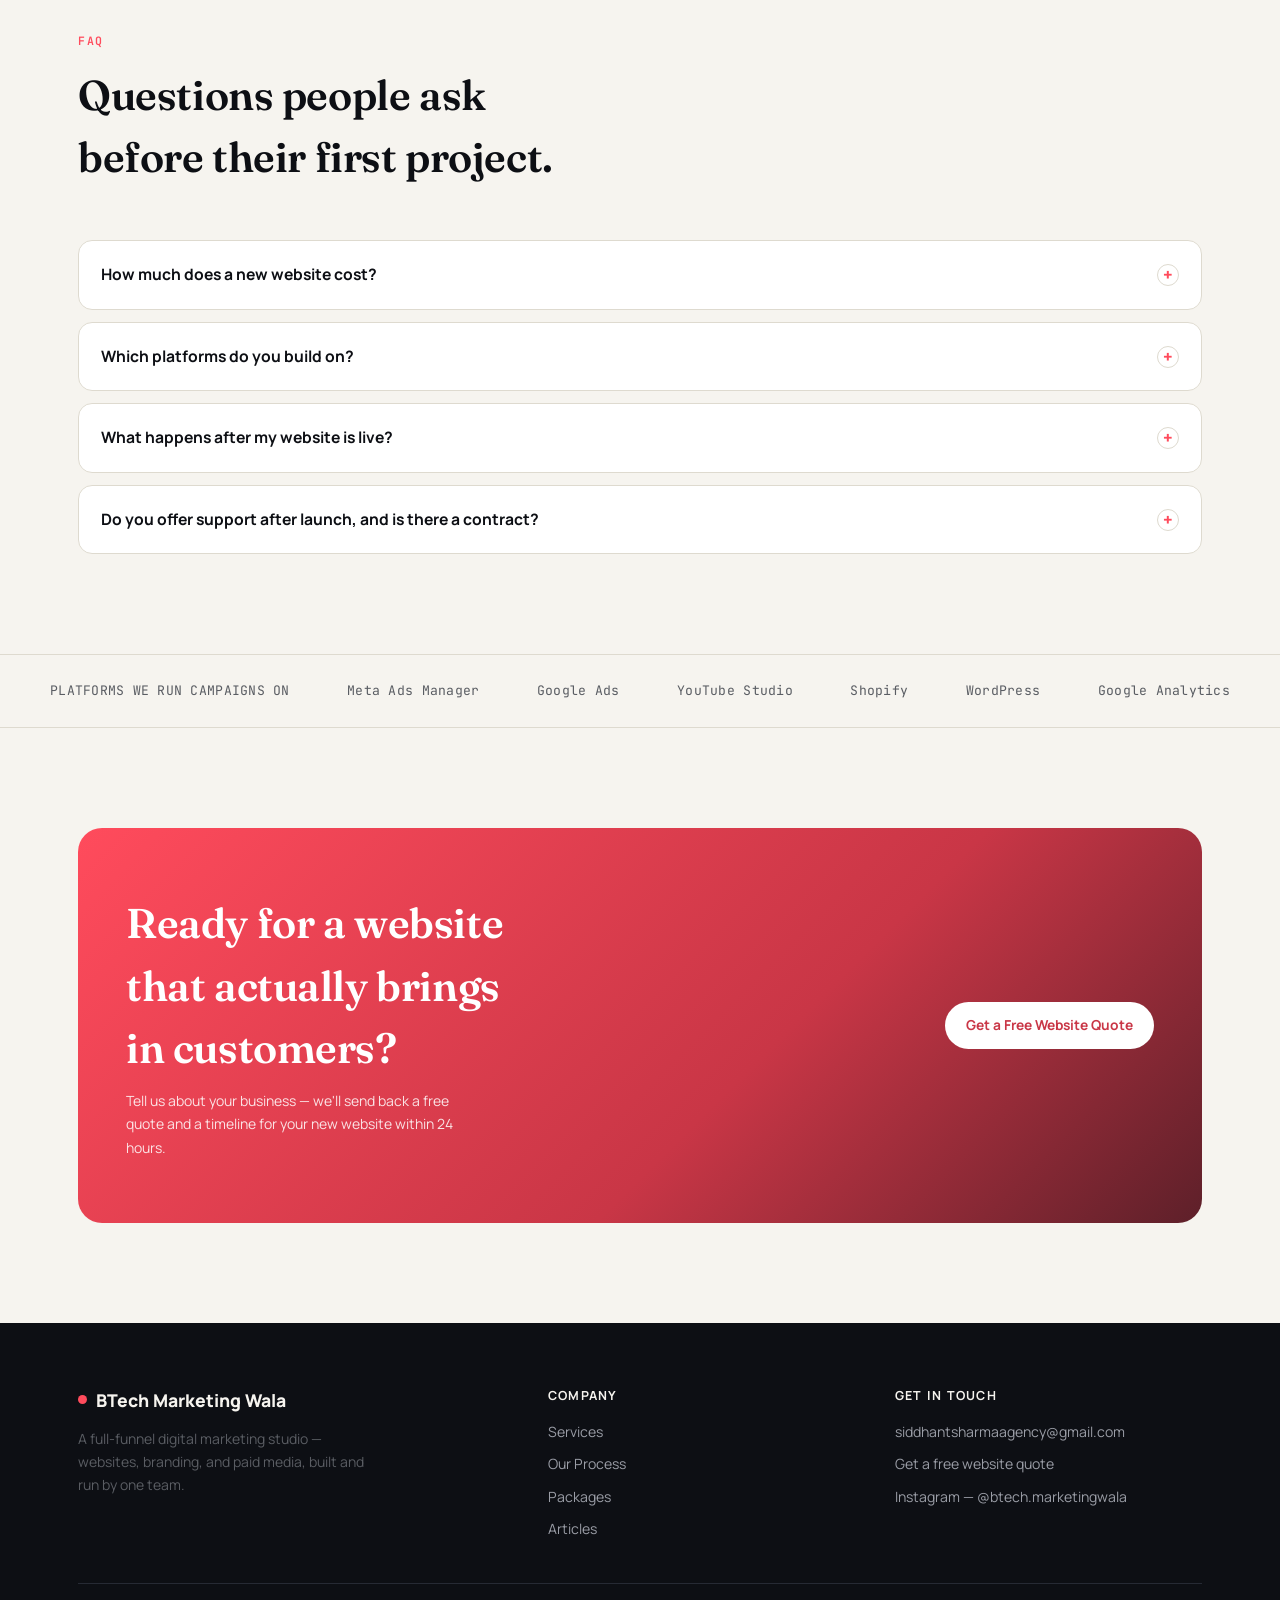
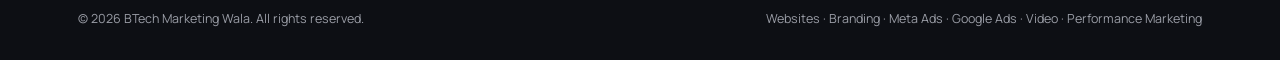
==== commit 60fc029a: "Add Instagram link (@btech.marketingwala) to footer and structured data - Added an Instagram link to" ====
--- a/index.html
+++ b/index.html
@@ -44,6 +44,7 @@
   "image": "https://btechmarketingwala.in/assets/og-image.png",
   "email": "siddhantsharmaagency@gmail.com",
   "telephone": "+91-72910-04406",
+  "sameAs": ["https://www.instagram.com/btech.marketingwala/"],
   "priceRange": "₹500 - ₹9,000+",
   "address": {
     "@type": "PostalAddress",
@@ -528,6 +529,7 @@
         <div class="flinks">
           <a href="mailto:siddhantsharmaagency@gmail.com">siddhantsharmaagency@gmail.com</a>
           <a href="https://wa.me/917291004406?text=Hi%2C%20I%27d%20like%20a%20free%20website%20quote" target="_blank" rel="noopener">Get a free website quote</a>
+          <a href="https://www.instagram.com/btech.marketingwala/" target="_blank" rel="noopener">Instagram &mdash; @btech.marketingwala</a>
         </div>
       </div>
     </div>
--- a/assets/style.css
+++ b/assets/style.css
@@ -295,21 +295,22 @@
    below it, regardless of how the headline reflows at in-between widths.
    Shown on every screen size, not just desktop. */
 .hook-label{
-  display:inline-flex; align-items:center; gap:10px;
+  display:inline-flex; align-items:center; gap:14px;
   animation:fadeUp .6s ease both;
 }
 .hook-label .hook-icon{
-  width:20px; height:20px; flex-shrink:0; color:var(--gold);
+  width:32px; height:32px; flex-shrink:0; color:var(--gold);
   animation:hookSwing 2.4s ease-in-out infinite;
   transform-origin:50% 15%;
 }
 .hook-label .hook-text{
-  font-family:'JetBrains Mono',monospace; font-size:.92rem; font-weight:700;
-  letter-spacing:.08em; text-transform:uppercase;
+  font-family:'Fraunces',Georgia,serif; font-style:italic; font-weight:600;
+  font-size:2rem; line-height:1; letter-spacing:-0.01em;
   background:linear-gradient(100deg, var(--gold), var(--coral) 75%);
   -webkit-background-clip:text; background-clip:text; color:transparent;
 }
-@media (max-width:640px){ .hook-label .hook-text{ font-size:.8rem; } }
+@media (max-width:900px){ .hook-label .hook-text{ font-size:1.7rem; } .hook-label .hook-icon{ width:28px; height:28px; } }
+@media (max-width:640px){ .hook-label .hook-text{ font-size:1.4rem; } .hook-label .hook-icon{ width:24px; height:24px; } }
 @keyframes hookSwing{ 0%,100%{ transform:rotate(-12deg); } 50%{ transform:rotate(14deg); } }
 .hook-cloud{
   display:flex; flex-wrap:wrap; gap:10px;
